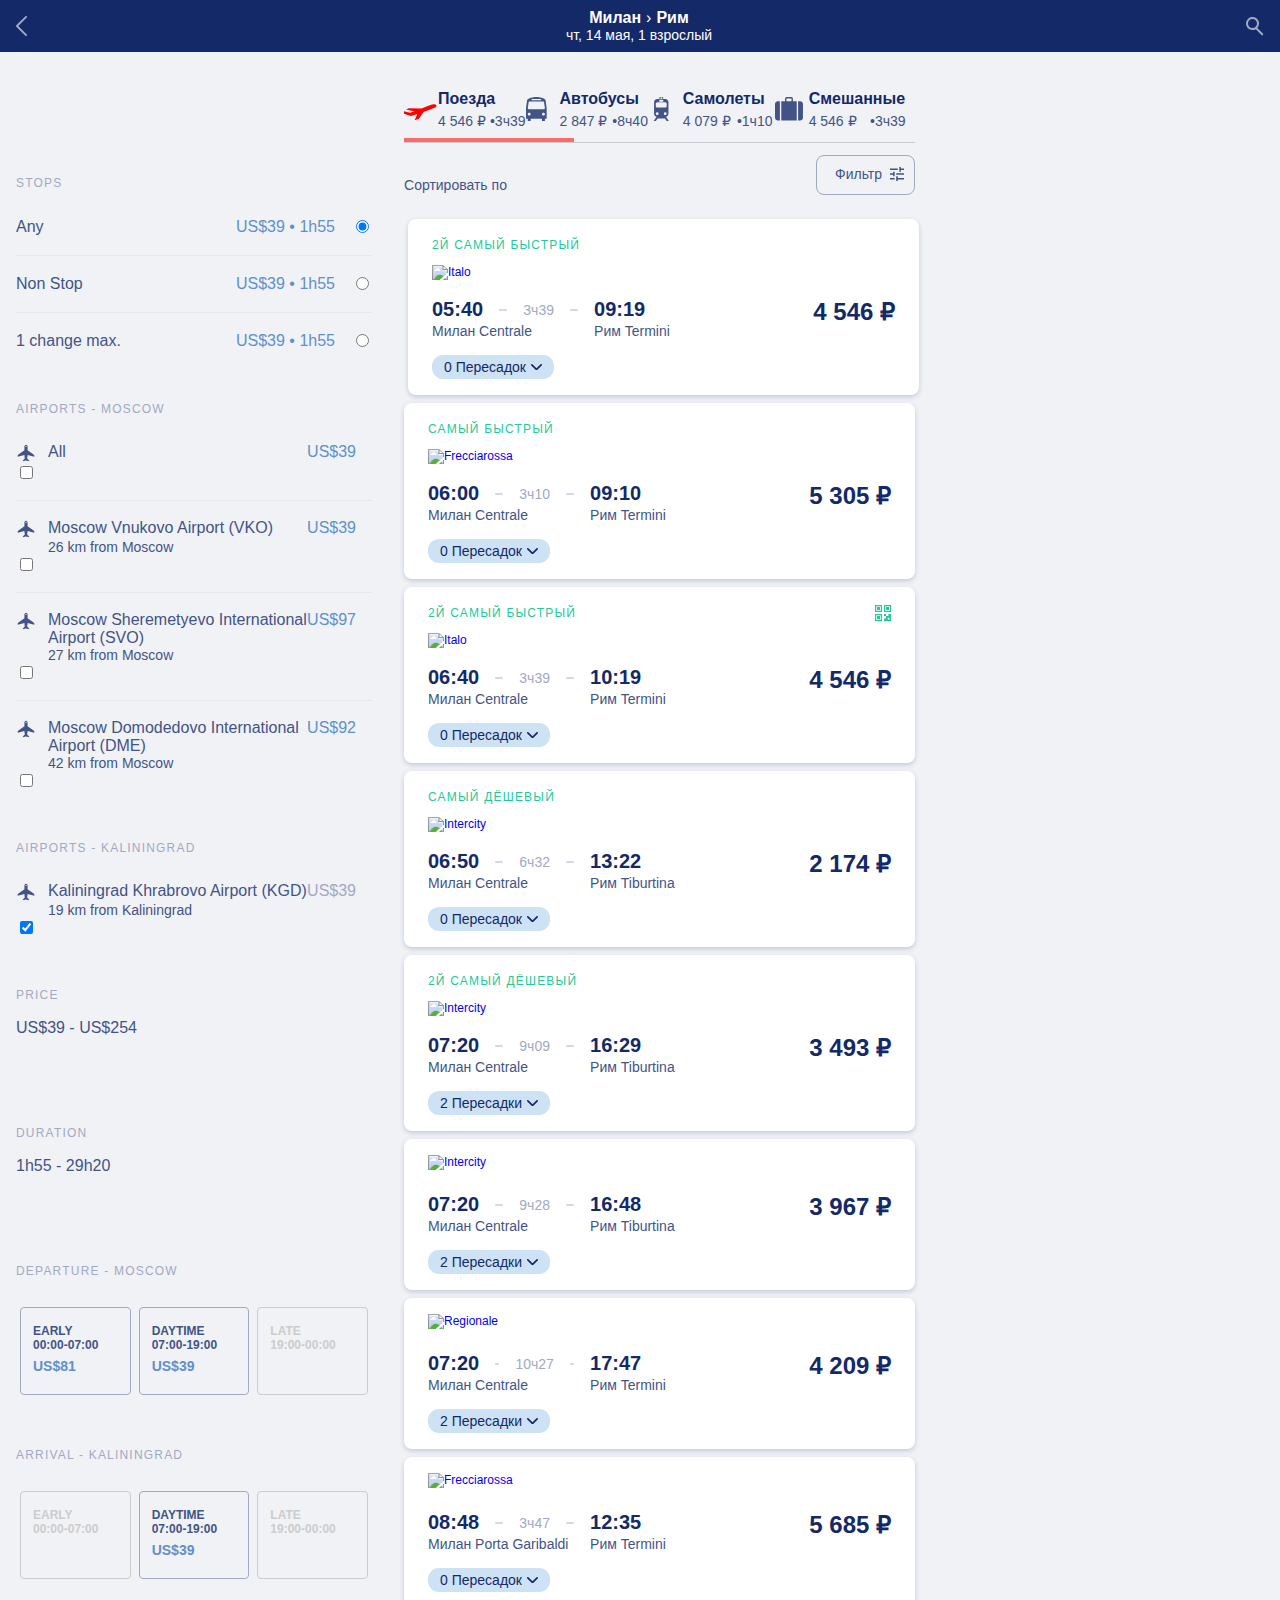
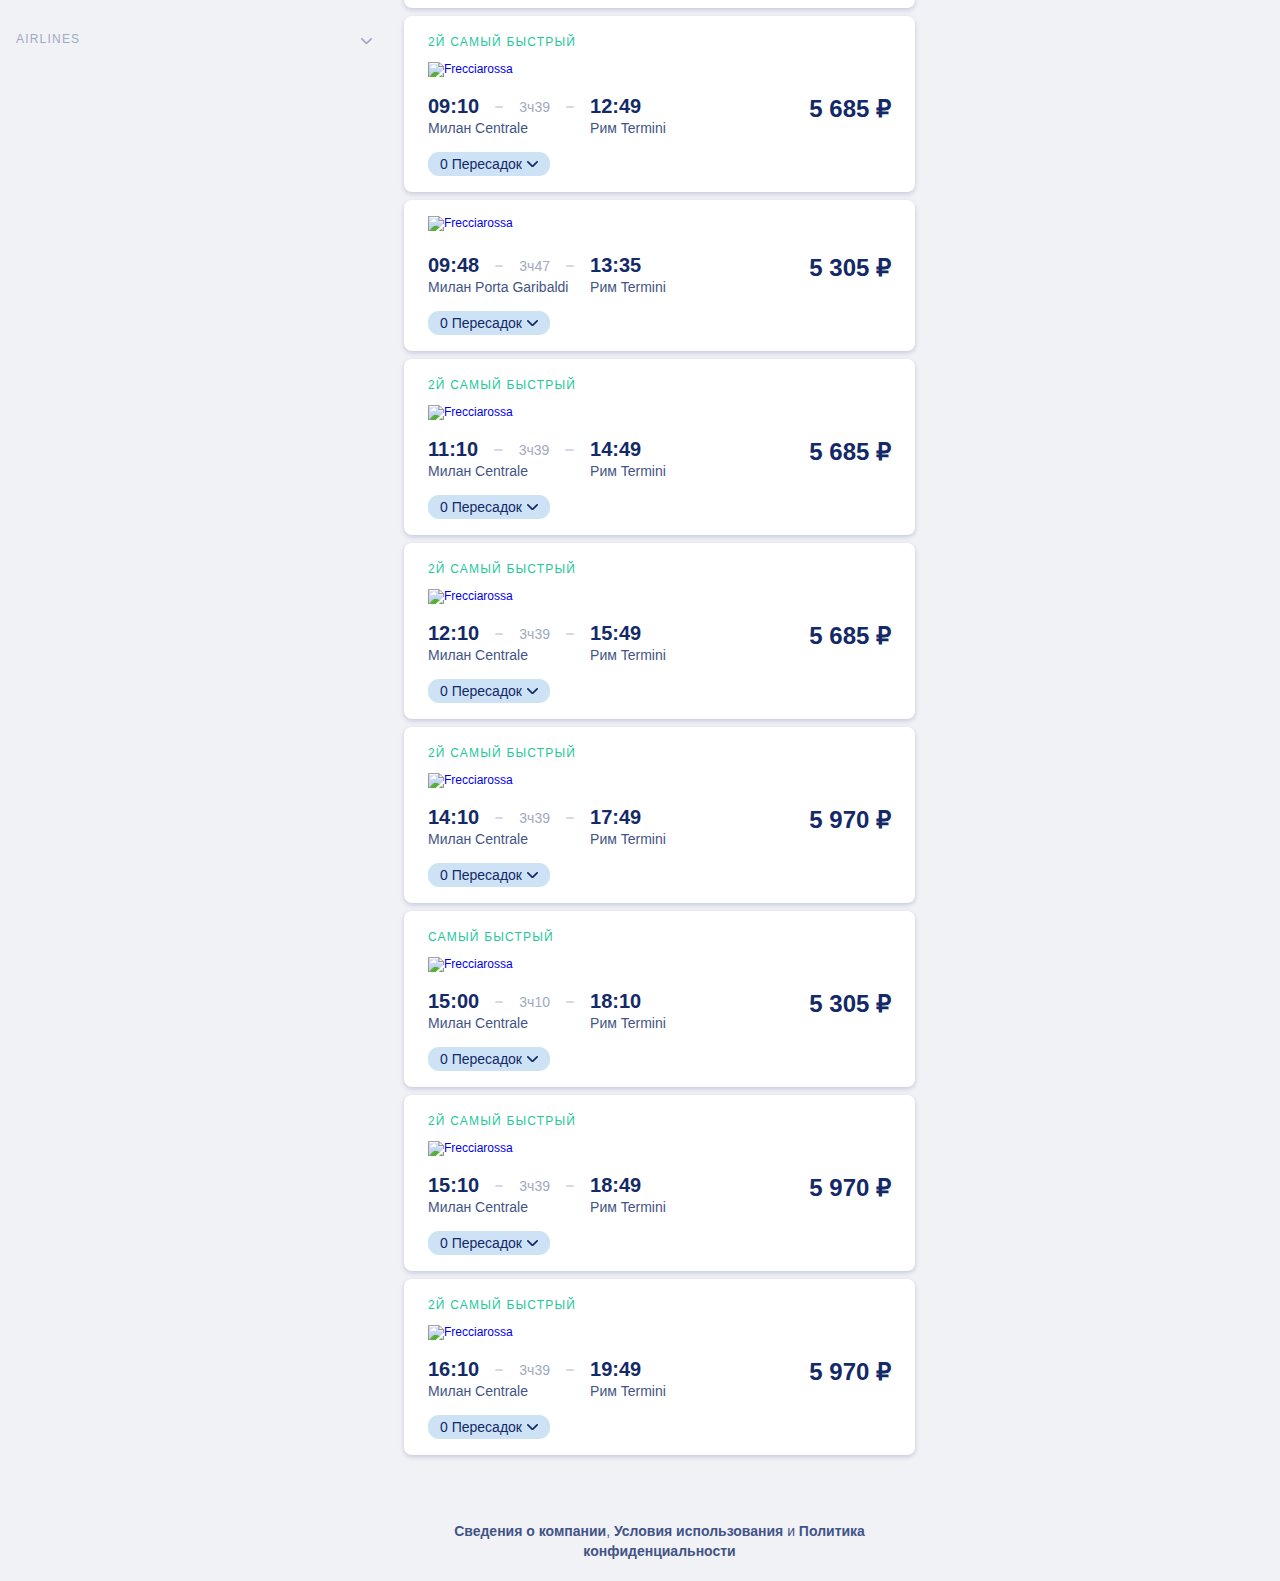
==== src/main/resources/templates/search/search.html @ 3a4f178b "Страница поиска 1.0" ====
<!DOCTYPE html>
<html lang="en" class="outbounds-page"
      xmlns:th="http://www.thymeleaf.org">

<head>
    <meta http-equiv="Content-Type" content="text/html; charset=UTF-8">

    <title>Поиск билетов по направлению</title>
    <meta name="viewport" content="width=device-width, initial-scale=1.0, maximum-scale=1.0, user-scalable=no, viewport-fit=cover">
    <meta name="fragment" content="!">

    <link rel="apple-touch-icon" sizes="57x57" href="https://www.omio.ru/search-frontend/assets/favicons/omio/apple-touch-icon-57x57.png">
    <link rel="apple-touch-icon" sizes="60x60" href="https://www.omio.ru/search-frontend/assets/favicons/omio/apple-touch-icon-60x60.png">
    <link rel="apple-touch-icon" sizes="72x72" href="https://www.omio.ru/search-frontend/assets/favicons/omio/apple-touch-icon-72x72.png">
    <link rel="apple-touch-icon" sizes="76x76" href="https://www.omio.ru/search-frontend/assets/favicons/omio/apple-touch-icon-76x76.png">
    <link rel="apple-touch-icon" sizes="114x114" href="https://www.omio.ru/search-frontend/assets/favicons/omio/apple-touch-icon-114x114.png">
    <link rel="apple-touch-icon" sizes="120x120" href="https://www.omio.ru/search-frontend/assets/favicons/omio/apple-touch-icon-120x120.png">
    <link rel="apple-touch-icon" sizes="144x144" href="https://www.omio.ru/search-frontend/assets/favicons/omio/apple-touch-icon-144x144.png">
    <link rel="apple-touch-icon" sizes="152x152" href="https://www.omio.ru/search-frontend/assets/favicons/omio/apple-touch-icon-152x152.png">
    <link rel="apple-touch-icon" sizes="180x180" href="https://www.omio.ru/search-frontend/assets/favicons/omio/apple-touch-icon-180x180.png">

    <link rel="icon" type="image/png" href="https://www.omio.ru/search-frontend/assets/favicons/omio/favicon-16x16.png" sizes="16x16">
    <link rel="icon" type="image/png" href="https://www.omio.ru/search-frontend/assets/favicons/omio/favicon-32x32.png" sizes="32x32">
    <link rel="shortcut icon" href="https://www.omio.ru/search-frontend/assets/favicons/omio/favicon.ico">

    <script type="text/javascript" src="../../static/script/jquery-3.5.0.min.js"
            th:src="@{script/jquery-3.5.0.min.js}"></script>
    <script type="text/javascript" src="../../static/script/jquery-ui.min.js"
            th:src="@{script/jquery-ui.min.js}"></script>
    <script type="text/javascript" src="../../static/script/search_ajax.js"
            th:src="@{script/search_ajax.js}"></script>

    <link rel="stylesheet" href="../../static/res/cyrillic-font-swap.css" th:href="@{res/cyrillic-font-swap.css}" media="all">
    <link href="../../static/res/search/GoEuroVendors-5d3c87.css" th:href="@{res/search/GoEuroVendors-5d3c87.css}" rel="stylesheet">
    <link href="../../static/res/search/vendors-44f439.css" th:href="@{res/search/vendors-44f439.css}" rel="stylesheet">
    <link href="../../static/res/search/ui-c3bf02.css" th:href="@{res/search/ui-c3bf02.css}" rel="stylesheet">


</head>

<body class="variant-wa_mw_sa-ctrl variant-spl_tren-ctrl variant-rc-ctrl variant-rct-ctrl variant-rcw-ctrl variant-rcd-ctrl variant-srp_app-ctrl variant-mls-ctrl variant-price_alert_auth_flow-ctrl variant-cta_bcp_price-ctrl variant-og-ctrl variant-mzn_mau_position-v4 variant-mzn_prog-on variant-rti-ctrl variant-web_push-ctrl variant-pb-ctrl variant-fr-ctrl variant-air_tcp_sr-ctrl variant-air_tcp_baggage-on variant-air_bvf-ctrl variant-air_ds-ctrl variant-air_aci-ctrl variant-air_bsp-ctrl variant-air_rt-ctrl variant-newsletter_leave_popup-ctrl variant-bsp_recommendation_placement-bottom variant-bsp_qr_code-ctrl variant-tcp_enhancements-ctrl variant-hide_service_fee_pdp-ctrl variant-linkTabDurationToCheapestOffer-ctrl variant-r2r_fallback-ctrl variant-ticket_details-ctrl" style="background-color: rgb(241, 242, 246);">
<div id="mw-root">
    <div>
        <div id="mw">
            <div id="app">
                <div class="main">
                    <div class="page___5xml9" data-e2e="srpPage" style="">
                        <div class="container___34Zmo">
                            <!-- Правая часть из Omio, но у нас она левая -->
                            <aside class="right___3No3t">
                                <div class="filtersPanel___4H06-" role="presentation" data-e2e="filters">
                                    <div class="allFilters___RwCYZ">
                                        <div class="filtersWrapper___2U7D4">
                                            <div class="allFilters___qUGIb">
                                                <div>
                                                    <div class="section___1D5c4">
                                                        <div class="header___24jYh">
                                                            <span class="title___2U3dv"><span>stops</span></span>
                                                        </div>
                                                        <div class="content___24K_H">
                                                            <ul class="elementsList___1RW8I">
                                                                <li>
                                                                    <div class="stopsFilterItemEnabled___37r7V stopsFilterItem___2Iah0" role="presentation">
                                                                        <div class="itemName___lKt4y" data-e2e="stopsFilterInfinity"><span>Any</span></div>
                                                                        <div class="bestOfferBlock___3Fzpk">
                                                                            <div class="itemBestOffer___3ml35">
                                                                                <span><span>US$39</span> • <span>1<span>h</span>55</span></span>
                                                                            </div>
                                                                            <div class="sc-fzqARJ fIbJwZ">
                                                                                <div class="sc-fznWqX ktDWKY"></div>
                                                                                <label class="sc-fzoiQi ozSmQ"><input type="radio" name="Infinity" checked="" /></label>
                                                                            </div>
                                                                        </div>
                                                                    </div>
                                                                </li>
                                                                <li>
                                                                    <div class="stopsFilterItemEnabled___37r7V stopsFilterItem___2Iah0" role="presentation">
                                                                        <div class="itemName___lKt4y" data-e2e="stopsFilter0"><span>Non Stop</span></div>
                                                                        <div class="bestOfferBlock___3Fzpk">
                                                                            <div class="itemBestOffer___3ml35">
                                                                                <span><span>US$39</span> • <span>1<span>h</span>55</span></span>
                                                                            </div>
                                                                            <div class="sc-fzqARJ PdPHQ">
                                                                                <div class="sc-fznWqX ktDWKY"></div>
                                                                                <label class="sc-fzoiQi ozSmQ"><input type="radio" name="0" /></label>
                                                                            </div>
                                                                        </div>
                                                                    </div>
                                                                </li>
                                                                <li>
                                                                    <div class="stopsFilterItemEnabled___37r7V stopsFilterItem___2Iah0" role="presentation">
                                                                        <div class="itemName___lKt4y" data-e2e="stopsFilter1"><span>1 change max.</span></div>
                                                                        <div class="bestOfferBlock___3Fzpk">
                                                                            <div class="itemBestOffer___3ml35">
                                                                                <span><span>US$39</span> • <span>1<span>h</span>55</span></span>
                                                                            </div>
                                                                            <div class="sc-fzqARJ PdPHQ">
                                                                                <div class="sc-fznWqX ktDWKY"></div>
                                                                                <label class="sc-fzoiQi ozSmQ"><input type="radio" name="1" /></label>
                                                                            </div>
                                                                        </div>
                                                                    </div>
                                                                </li>
                                                            </ul>
                                                        </div>
                                                    </div>
                                                    <div data-e2e="departureStationsFilter">
                                                        <div class="section___1D5c4">
                                                            <div class="header___24jYh">
                                    <span class="title___2U3dv">
                                        <span data-e2e="stationsFilterTitle"><span>airports - Moscow</span></span>
                                    </span>
                                                            </div>
                                                            <div class="content___24K_H">
                                                                <div>
                                                                    <ul class="elementsList___1RW8I">
                                                                        <li>
                                                                            <div class="sc-fzoNJl idyvyl">
                                                                                <div class="sc-fzpmMD fpVDsQ">
                                                                                    <div class="stationsFilterItem___JB7mK">
                                                                                        <div class="transportIcon___3cF-P">
                                                                                            <svg viewBox="0 0 24 24" xmlns="http://www.w3.org/2000/svg">
                                                                                                <title>Flight</title>
                                                                                                <g fill="none" fill-rule="evenodd">
                                                                                                    <path fill-rule="nonzero" d="M0 0h24v24H0z"></path>
                                                                                                    <path
                                                                                                            d="M13.875 14.5c0 1.375-.25 2.75-.5 4l1.875 1.75c.25.25.5.625.5 1V22L12 21.125 8.25 22v-.75c0-.375.125-.75.5-1l1.875-1.75c-.375-1.25-.5-2.625-.5-4L2 16.5v-1.125c0-.5.125-.875.5-1.25l7.625-5.375v-5l.75-1.25c.25-.25.625-.5 1.125-.5s.875.25 1.125.5l.75 1.25v5l7.625 5.375c.375.375.5.75.5 1.25V16.5l-8.125-2zM12 3.375c-.375 0-.625.25-.75.5l-.125.75h1.75l-.125-.75c0-.375-.375-.5-.75-.5z"
                                                                                                            fill="currentColor"
                                                                                                    ></path>
                                                                                                </g>
                                                                                            </svg>
                                                                                        </div>
                                                                                        <div class="itemName___G86Jn">
                                                                                            <span data-e2e="stationName"><span>All</span></span>
                                                                                        </div>
                                                                                        <div class="itemBestPrice___1YIJI"><span>US$39</span></div>
                                                                                    </div>
                                                                                </div>
                                                                                <div class="sc-fzoXWK dqTQks">
                                                                                    <div>
                                                                                        <div aria-checked="false" tabindex="0" role="checkbox" class="sc-fzqNqU jvcNJz"></div>
                                                                                        <input type="checkbox" class="sc-fzoyTs jZUSDr" />
                                                                                    </div>
                                                                                </div>
                                                                            </div>
                                                                        </li>
                                                                        <li>
                                                                            <div class="sc-fzoNJl idyvyl">
                                                                                <div class="sc-fzpmMD fpVDsQ">
                                                                                    <div class="stationsFilterItem___JB7mK">
                                                                                        <div class="transportIcon___3cF-P">
                                                                                            <svg viewBox="0 0 24 24" xmlns="http://www.w3.org/2000/svg">
                                                                                                <title>Flight</title>
                                                                                                <g fill="none" fill-rule="evenodd">
                                                                                                    <path fill-rule="nonzero" d="M0 0h24v24H0z"></path>
                                                                                                    <path
                                                                                                            d="M13.875 14.5c0 1.375-.25 2.75-.5 4l1.875 1.75c.25.25.5.625.5 1V22L12 21.125 8.25 22v-.75c0-.375.125-.75.5-1l1.875-1.75c-.375-1.25-.5-2.625-.5-4L2 16.5v-1.125c0-.5.125-.875.5-1.25l7.625-5.375v-5l.75-1.25c.25-.25.625-.5 1.125-.5s.875.25 1.125.5l.75 1.25v5l7.625 5.375c.375.375.5.75.5 1.25V16.5l-8.125-2zM12 3.375c-.375 0-.625.25-.75.5l-.125.75h1.75l-.125-.75c0-.375-.375-.5-.75-.5z"
                                                                                                            fill="currentColor"
                                                                                                    ></path>
                                                                                                </g>
                                                                                            </svg>
                                                                                        </div>
                                                                                        <div class="itemName___G86Jn"><span data-e2e="stationName">Moscow Vnukovo Airport (VKO)</span></div>
                                                                                        <div class="itemBestPrice___1YIJI"><span>US$39</span></div>
                                                                                    </div>
                                                                                    <div class="stationDistance___3cvWE" data-e2e="station-distance"><span>26 km from Moscow</span></div>
                                                                                </div>
                                                                                <div class="sc-fzoXWK dqTQks">
                                                                                    <div>
                                                                                        <div aria-checked="false" tabindex="0" role="checkbox" class="sc-fzqNqU jvcNJz"></div>
                                                                                        <input type="checkbox" class="sc-fzoyTs jZUSDr" />
                                                                                    </div>
                                                                                </div>
                                                                            </div>
                                                                        </li>
                                                                        <li>
                                                                            <div class="sc-fzoNJl idyvyl">
                                                                                <div class="sc-fzpmMD fpVDsQ">
                                                                                    <div class="stationsFilterItem___JB7mK">
                                                                                        <div class="transportIcon___3cF-P">
                                                                                            <svg viewBox="0 0 24 24" xmlns="http://www.w3.org/2000/svg">
                                                                                                <title>Flight</title>
                                                                                                <g fill="none" fill-rule="evenodd">
                                                                                                    <path fill-rule="nonzero" d="M0 0h24v24H0z"></path>
                                                                                                    <path
                                                                                                            d="M13.875 14.5c0 1.375-.25 2.75-.5 4l1.875 1.75c.25.25.5.625.5 1V22L12 21.125 8.25 22v-.75c0-.375.125-.75.5-1l1.875-1.75c-.375-1.25-.5-2.625-.5-4L2 16.5v-1.125c0-.5.125-.875.5-1.25l7.625-5.375v-5l.75-1.25c.25-.25.625-.5 1.125-.5s.875.25 1.125.5l.75 1.25v5l7.625 5.375c.375.375.5.75.5 1.25V16.5l-8.125-2zM12 3.375c-.375 0-.625.25-.75.5l-.125.75h1.75l-.125-.75c0-.375-.375-.5-.75-.5z"
                                                                                                            fill="currentColor"
                                                                                                    ></path>
                                                                                                </g>
                                                                                            </svg>
                                                                                        </div>
                                                                                        <div class="itemName___G86Jn"><span data-e2e="stationName">Moscow Sheremetyevo International Airport (SVO)</span></div>
                                                                                        <div class="itemBestPrice___1YIJI"><span>US$97</span></div>
                                                                                    </div>
                                                                                    <div class="stationDistance___3cvWE" data-e2e="station-distance"><span>27 km from Moscow</span></div>
                                                                                </div>
                                                                                <div class="sc-fzoXWK dqTQks">
                                                                                    <div>
                                                                                        <div aria-checked="false" tabindex="0" role="checkbox" class="sc-fzqNqU jvcNJz"></div>
                                                                                        <input type="checkbox" class="sc-fzoyTs jZUSDr" />
                                                                                    </div>
                                                                                </div>
                                                                            </div>
                                                                        </li>
                                                                        <li>
                                                                            <div class="sc-fzoNJl idyvyl">
                                                                                <div class="sc-fzpmMD fpVDsQ">
                                                                                    <div class="stationsFilterItem___JB7mK">
                                                                                        <div class="transportIcon___3cF-P">
                                                                                            <svg viewBox="0 0 24 24" xmlns="http://www.w3.org/2000/svg">
                                                                                                <title>Flight</title>
                                                                                                <g fill="none" fill-rule="evenodd">
                                                                                                    <path fill-rule="nonzero" d="M0 0h24v24H0z"></path>
                                                                                                    <path
                                                                                                            d="M13.875 14.5c0 1.375-.25 2.75-.5 4l1.875 1.75c.25.25.5.625.5 1V22L12 21.125 8.25 22v-.75c0-.375.125-.75.5-1l1.875-1.75c-.375-1.25-.5-2.625-.5-4L2 16.5v-1.125c0-.5.125-.875.5-1.25l7.625-5.375v-5l.75-1.25c.25-.25.625-.5 1.125-.5s.875.25 1.125.5l.75 1.25v5l7.625 5.375c.375.375.5.75.5 1.25V16.5l-8.125-2zM12 3.375c-.375 0-.625.25-.75.5l-.125.75h1.75l-.125-.75c0-.375-.375-.5-.75-.5z"
                                                                                                            fill="currentColor"
                                                                                                    ></path>
                                                                                                </g>
                                                                                            </svg>
                                                                                        </div>
                                                                                        <div class="itemName___G86Jn"><span data-e2e="stationName">Moscow Domodedovo International Airport (DME)</span></div>
                                                                                        <div class="itemBestPrice___1YIJI"><span>US$92</span></div>
                                                                                    </div>
                                                                                    <div class="stationDistance___3cvWE" data-e2e="station-distance"><span>42 km from Moscow</span></div>
                                                                                </div>
                                                                                <div class="sc-fzoXWK dqTQks">
                                                                                    <div>
                                                                                        <div aria-checked="false" tabindex="0" role="checkbox" class="sc-fzqNqU jvcNJz"></div>
                                                                                        <input type="checkbox" class="sc-fzoyTs jZUSDr" />
                                                                                    </div>
                                                                                </div>
                                                                            </div>
                                                                        </li>
                                                                    </ul>
                                                                </div>
                                                            </div>
                                                        </div>
                                                    </div>
                                                    <div data-e2e="arrivalStationsFilter">
                                                        <div class="section___1D5c4">
                                                            <div class="header___24jYh">
                                    <span class="title___2U3dv">
                                        <span data-e2e="stationsFilterTitle"><span>airports - Kaliningrad</span></span>
                                    </span>
                                                            </div>
                                                            <div class="content___24K_H">
                                                                <div>
                                                                    <ul class="elementsList___1RW8I">
                                                                        <li>
                                                                            <div class="sc-fzoNJl idyvyl">
                                                                                <div class="sc-fzpmMD fpVDsQ">
                                                                                    <div class="stationsItemDisabled___2mt4e stationsFilterItem___JB7mK">
                                                                                        <div class="transportIcon___3cF-P">
                                                                                            <svg viewBox="0 0 24 24" xmlns="http://www.w3.org/2000/svg">
                                                                                                <title>Flight</title>
                                                                                                <g fill="none" fill-rule="evenodd">
                                                                                                    <path fill-rule="nonzero" d="M0 0h24v24H0z"></path>
                                                                                                    <path
                                                                                                            d="M13.875 14.5c0 1.375-.25 2.75-.5 4l1.875 1.75c.25.25.5.625.5 1V22L12 21.125 8.25 22v-.75c0-.375.125-.75.5-1l1.875-1.75c-.375-1.25-.5-2.625-.5-4L2 16.5v-1.125c0-.5.125-.875.5-1.25l7.625-5.375v-5l.75-1.25c.25-.25.625-.5 1.125-.5s.875.25 1.125.5l.75 1.25v5l7.625 5.375c.375.375.5.75.5 1.25V16.5l-8.125-2zM12 3.375c-.375 0-.625.25-.75.5l-.125.75h1.75l-.125-.75c0-.375-.375-.5-.75-.5z"
                                                                                                            fill="currentColor"
                                                                                                    ></path>
                                                                                                </g>
                                                                                            </svg>
                                                                                        </div>
                                                                                        <div class="itemName___G86Jn"><span data-e2e="stationName">Kaliningrad Khrabrovo Airport (KGD)</span></div>
                                                                                        <div class="itemBestPrice___1YIJI"><span>US$39</span></div>
                                                                                    </div>
                                                                                    <div class="stationDistance___3cvWE" data-e2e="station-distance"><span>19 km from Kaliningrad</span></div>
                                                                                </div>
                                                                                <div class="sc-fzoXWK dqTQks">
                                                                                    <div>
                                                                                        <div disabled="" aria-checked="true" tabindex="0" role="checkbox" class="sc-fzqNqU dFPOsC"></div>
                                                                                        <input type="checkbox" class="sc-fzoyTs jZUSDr" checked="" />
                                                                                    </div>
                                                                                </div>
                                                                            </div>
                                                                        </li>
                                                                    </ul>
                                                                </div>
                                                            </div>
                                                        </div>
                                                    </div>
                                                    <div class="section___1D5c4">
                                                        <div class="header___24jYh">
                                                            <span class="title___2U3dv"><span>Price</span></span>
                                                        </div>
                                                        <div class="content___24K_H">
                                                            <div>
                                                                <div class="subTitle___2VGgh">
                                                                    <span>US$39</span> - <span data-e2e="filterMaxPrice"><span>US$254</span></span>
                                                                </div>
                                                                <div class="slider___3QFBq" data-e2e="priceSlider">
                                                                    <div class="rc-slider sc-fznxKY kfRyXm">
                                                                        <div class="rc-slider-rail"></div>
                                                                        <div class="rc-slider-track rc-slider-track-1" style="left: 0%; right: auto; width: 100%;"></div>
                                                                        <div class="rc-slider-step"></div>
                                                                        <div
                                                                                tabindex="0"
                                                                                class="rc-slider-handle rc-slider-handle-1"
                                                                                role="slider"
                                                                                aria-valuemin="39"
                                                                                aria-valuemax="254"
                                                                                aria-valuenow="39"
                                                                                aria-disabled="false"
                                                                                style="left: 0%; right: auto; transform: translateX(-50%);"
                                                                        ></div>
                                                                        <div
                                                                                tabindex="0"
                                                                                class="rc-slider-handle rc-slider-handle-2"
                                                                                role="slider"
                                                                                aria-valuemin="39"
                                                                                aria-valuemax="254"
                                                                                aria-valuenow="254"
                                                                                aria-disabled="false"
                                                                                style="left: 100%; right: auto; transform: translateX(-50%);"
                                                                        ></div>
                                                                        <div class="rc-slider-mark"></div>
                                                                    </div>
                                                                </div>
                                                            </div>
                                                        </div>
                                                    </div>
                                                    <div class="section___1D5c4">
                                                        <div class="header___24jYh">
                                                            <span class="title___2U3dv"><span>Duration</span></span>
                                                        </div>
                                                        <div class="content___24K_H">
                                                            <div>
                                                                <div class="subTitle___2VGgh">
                                                                    <span>1<span>h</span>55</span> - <span data-e2e="filterMaxPrice"><span>29<span>h</span>20</span></span>
                                                                </div>
                                                                <div class="slider___3QFBq" data-e2e="durationSlider">
                                                                    <div class="rc-slider sc-fznxKY kfRyXm">
                                                                        <div class="rc-slider-rail"></div>
                                                                        <div class="rc-slider-track rc-slider-track-1" style="left: 0%; right: auto; width: 100%;"></div>
                                                                        <div class="rc-slider-step"></div>
                                                                        <div
                                                                                tabindex="0"
                                                                                class="rc-slider-handle rc-slider-handle-1"
                                                                                role="slider"
                                                                                aria-valuemin="115"
                                                                                aria-valuemax="1760"
                                                                                aria-valuenow="115"
                                                                                aria-disabled="false"
                                                                                style="left: 0%; right: auto; transform: translateX(-50%);"
                                                                        ></div>
                                                                        <div
                                                                                tabindex="0"
                                                                                class="rc-slider-handle rc-slider-handle-2"
                                                                                role="slider"
                                                                                aria-valuemin="115"
                                                                                aria-valuemax="1760"
                                                                                aria-valuenow="1760"
                                                                                aria-disabled="false"
                                                                                style="left: 100%; right: auto; transform: translateX(-50%);"
                                                                        ></div>
                                                                        <div class="rc-slider-mark"></div>
                                                                    </div>
                                                                </div>
                                                            </div>
                                                        </div>
                                                    </div>
                                                    <div>
                                                        <div data-e2e="departureTimeFilter">
                                                            <div class="section___1D5c4">
                                                                <div class="header___24jYh">
                                        <span class="title___2U3dv">
                                            <span><span>Departure</span><span> - Moscow</span></span>
                                        </span>
                                                                </div>
                                                                <div class="content___24K_H">
                                                                    <div class="slotsContainer___1BgQD">
                                                                        <div role="presentation" class="slot___Az2Rk" data-e2e="morning">
                                                                            <div class="slotTitle___3DCu2"><span>Early</span></div>
                                                                            <div class="timeRange___2_8U6"><span>00:00</span> - <span>07:00</span></div>
                                                                            <div class="price___2KKtE"><span>US$81</span></div>
                                                                        </div>
                                                                        <div role="presentation" class="slot___Az2Rk" data-e2e="afternoon">
                                                                            <div class="slotTitle___3DCu2"><span>Daytime</span></div>
                                                                            <div class="timeRange___2_8U6"><span>07:00</span> - <span>19:00</span></div>
                                                                            <div class="price___2KKtE"><span>US$39</span></div>
                                                                        </div>
                                                                        <div role="presentation" class="disabledSlot___1tB3p slot___Az2Rk" data-e2e="evening">
                                                                            <div class="slotTitle___3DCu2"><span>Late</span></div>
                                                                            <div class="timeRange___2_8U6"><span>19:00</span> - <span>00:00</span></div>
                                                                        </div>
                                                                    </div>
                                                                </div>
                                                            </div>
                                                        </div>
                                                        <div data-e2e="arrivalTimeFilter">
                                                            <div class="section___1D5c4">
                                                                <div class="header___24jYh">
                                        <span class="title___2U3dv">
                                            <span><span>Arrival</span><span> - Kaliningrad</span></span>
                                        </span>
                                                                </div>
                                                                <div class="content___24K_H">
                                                                    <div class="slotsContainer___1BgQD">
                                                                        <div role="presentation" class="disabledSlot___1tB3p slot___Az2Rk" data-e2e="morning">
                                                                            <div class="slotTitle___3DCu2"><span>Early</span></div>
                                                                            <div class="timeRange___2_8U6"><span>00:00</span> - <span>07:00</span></div>
                                                                        </div>
                                                                        <div role="presentation" class="slot___Az2Rk" data-e2e="afternoon">
                                                                            <div class="slotTitle___3DCu2"><span>Daytime</span></div>
                                                                            <div class="timeRange___2_8U6"><span>07:00</span> - <span>19:00</span></div>
                                                                            <div class="price___2KKtE"><span>US$39</span></div>
                                                                        </div>
                                                                        <div role="presentation" class="disabledSlot___1tB3p slot___Az2Rk" data-e2e="evening">
                                                                            <div class="slotTitle___3DCu2"><span>Late</span></div>
                                                                            <div class="timeRange___2_8U6"><span>19:00</span> - <span>00:00</span></div>
                                                                        </div>
                                                                    </div>
                                                                </div>
                                                            </div>
                                                        </div>
                                                    </div>
                                                    <div data-e2e="companiesFilter">
                                                        <div class="section___1D5c4">
                                                            <div class="header___24jYh">
                                    <span class="title___2U3dv">
                                        <span data-e2e="companiesFilterTitle"><span>Airlines</span></span>
                                    </span>
                                                                <div data-e2e="expandSection" class="icon___1cA1_">
                                                                    <svg xmlns="http://www.w3.org/2000/svg" viewBox="0 0 26 15">
                                                                        <path fill="currentColor" fill-rule="evenodd" d="M13 10.2L3.4.6c-.8-.8-2-.8-2.8 0-.8.8-.8 2 0 2.8l11 11c.4.4.9.6 1.4.6.5 0 1-.2 1.4-.6l11-11c.8-.8.8-2 0-2.8-.8-.8-2-.8-2.8 0L13 10.2z"></path>
                                                                    </svg>
                                                                </div>
                                                            </div>
                                                        </div>
                                                    </div>
                                                </div>
                                            </div>
                                        </div>
                                    </div>
                                </div>
                            </aside>
                            <div role="main" class="left___2XsEr">
                                <div role="main" class="left">
                                    <ul data-selected-tab="train" data-e2e="tabsPanel" class="tabs___38X9J">
                                        <li data-e2e="trainTab activeTab">
                                            <div class="tab___2Xr85" role="button" tabindex="-1">
                                                <div class="tabIcon___9iujF">
                                                    <svg viewBox="10 -20 184 66" xmlns="http://www.w3.org/2000/svg">
                                                        <path d="M 15.71 14.17 L 23.34 10.97 L 58.01 11.46 L 81.03 2.52 L 81.03 2.52 C 82.58 1.87 83.95 1.4 85.19 1.04 C 86.44 0.68 87.02 0.48 88.46 0.38 C 89.88 0.25 92.06 0 93.72 0.28 C 95.33 0.5 97.3 1.01 98.21 1.93 C 99.12 2.89 100 4.42 99.04 5.87 C 98.01 7.25 98.13 7.75 92.19 10.29 C 86.19 12.83 76.83 16.31 63.56 20.97 L 63.56 20.97 L 51.04 39.53 L 39.22 44 L 46.66 26.9 L 28.91 32.34 L 28.91 32.34 C 22.49 30.54 17.15 28.75 12.57 26.99 C 7.98 25.19 3.41 23.22 1.69 21.74 C 0 20.27 1.4 18.8 2.45 18.25 C 3.5 17.7 3.76 17.59 7.9 18.46 C 12.06 19.29 18.35 20.91 27.09 23.31 L 27.09 23.31 L 38.64 19.42 L 38.64 19.42 C 30.99 17.69 23.35 15.93 15.71 14.17 L 15.71 14.17 Z" fill="red" fill-rule="evenodd"></path>
                                                    </svg>
                                                </div>
                                                <div class="travelModeName___HuG32"><span>Поезда</span></div>
                                                <div class="price___183db" data-e2e="minPrice"><span>4&nbsp;546&nbsp;₽</span></div>
                                                <div class="duration___yLY-s"><span>3<span>ч</span>39</span>
                                                </div>
                                            </div>
                                        </li>
                                        <li data-e2e="busTab">
                                            <div class="tab___2Xr85" role="button" tabindex="-1">
                                                <div class="tabIcon___9iujF">
                                                    <svg viewBox="0 0 124 94" xmlns="http://www.w3.org/2000/svg">
                                                        <path d="M 77.06 14.49 C 75.97 9.06 72.47 6.9 67.2 4.76 C 62.05 2.63 49.66 0.08 40.5 0.01 C 31.32 0.09 18.93 2.63 13.74 4.76 C 8.51 6.91 5 9.07 3.93 14.49 L 0 44.39 L 0 85.65 L 6.79 85.65 L 6.79 92.09 C 6.76 100 18.45 100 18.46 92.09 L 18.46 85.65 L 40.04 85.65 L 40.09 85.65 L 62.54 85.65 L 62.54 92.09 C 62.53 100 74.22 100 74.21 92.09 L 74.21 85.65 L 81 85.65 L 81 44.39 L 77.06 14.49 Z M 23.82 7.57 L 40.09 7.57 L 57.17 7.57 C 60.44 7.56 60.44 12.43 57.17 12.44 L 40.03 12.44 L 23.82 12.44 C 20.54 12.42 20.54 7.56 23.82 7.57 Z M 12.59 72.74 C 9.51 72.73 7 70.25 7 67.17 C 7 64.13 9.51 61.66 12.59 61.66 C 15.71 61.66 18.22 64.13 18.23 67.17 C 18.22 70.24 15.71 72.72 12.59 72.74 Z M 40.09 47.54 L 10.34 47.54 C 7.45 47.57 6.83 45.5 7.12 43.43 L 10.19 21.69 C 10.61 19.07 11.52 17.33 15 17.31 L 40.03 17.31 L 65.99 17.31 C 69.46 17.33 70.37 19.07 70.8 21.69 L 73.87 43.43 C 74.14 45.5 73.52 47.57 70.64 47.54 L 40.09 47.54 Z M 68.34 72.74 C 65.26 72.73 62.75 70.25 62.75 67.17 C 62.75 64.13 65.26 61.66 68.34 61.66 C 71.46 61.66 73.97 64.13 73.98 67.17 C 73.97 70.24 71.46 72.72 68.34 72.74 Z" fill="currentColor" fill-rule="evenodd"></path>
                                                    </svg>
                                                </div>
                                                <div class="travelModeName___HuG32"><span>Автобусы</span></div>
                                                <div class="price___183db" data-e2e="minPrice"><span>2&nbsp;847&nbsp;₽</span></div>
                                                <div class="duration___yLY-s"><span>8<span>ч</span>40</span>
                                                </div>
                                            </div>
                                        </li>
                                        <li data-e2e="flightTab">
                                            <div class="tab___2Xr85" role="button" tabindex="-1">
                                                <div class="tabIcon___9iujF">
                                                    <svg viewBox="-15 0 124 94" xmlns="http://www.w3.org/2000/svg">
                                                        <path d="M 28.35 6.98 C 26.44 6.97 24.87 5.41 24.87 3.5 C 24.87 1.57 26.44 0 28.35 0.02 C 30.29 0 31.86 1.56 31.84 3.49 C 31.86 5.41 30.29 6.97 28.35 6.98 L 28.35 6.98 Z M 37.65 6.98 C 39.57 6.97 41.13 5.41 41.13 3.5 C 41.13 1.57 39.56 0.01 37.65 0.03 C 35.71 0.01 34.14 1.57 34.16 3.5 C 34.15 5.41 35.71 6.97 37.65 6.98 L 37.65 6.98 Z M 51.5 77.29 C 56.34 76.49 61.16 71.45 61.15 65.31 L 61.15 20.43 C 61.16 14.1 55.81 8.28 48.56 8.29 L 33.05 8.29 L 17.49 8.29 C 10.2 8.28 4.85 14.1 4.86 20.43 L 4.86 65.31 C 4.85 71.46 9.67 76.49 14.51 77.29 L 0 99 L 8.39 99 L 18.75 83.78 L 33 83.78 L 47.25 83.78 L 57.66 99 L 66 99 L 51.5 77.29 Z M 24.82 12.92 C 24.82 11.79 25.78 10.87 26.88 10.85 L 33 10.85 L 39.12 10.85 C 40.23 10.87 41.19 11.79 41.19 12.92 L 41.19 16.45 C 41.19 17.56 40.28 18.51 39.12 18.51 L 33 18.51 L 26.88 18.51 C 25.72 18.51 24.82 17.56 24.82 16.45 L 24.82 12.92 Z M 17.18 70.74 C 14.14 70.72 11.67 68.26 11.67 65.2 C 11.66 62.17 14.14 59.7 17.18 59.71 C 20.25 59.69 22.72 62.16 22.74 65.2 C 22.73 68.26 20.25 70.72 17.18 70.74 Z M 17.89 41.58 C 14.4 41.56 11.56 39.18 11.57 35.28 L 11.57 27.22 C 11.59 23.85 13.77 20.93 17.89 20.92 L 33 20.92 L 48.11 20.92 C 52.24 20.93 54.41 23.85 54.43 27.22 L 54.43 35.28 C 54.44 39.18 51.6 41.56 48.11 41.58 L 33 41.58 L 17.89 41.58 Z M 43.16 65.2 C 43.15 62.17 45.62 59.7 48.66 59.71 C 51.73 59.69 54.2 62.16 54.22 65.2 C 54.2 68.25 51.73 70.72 48.66 70.74 C 45.62 70.72 43.15 68.26 43.16 65.2 Z" fill="currentColor" fill-rule="evenodd"></path>
                                                    </svg>
                                                </div>
                                                <div class="travelModeName___HuG32"><span>Самолеты</span></div>
                                                <div class="price___183db" data-e2e="minPrice"><span>4&nbsp;079&nbsp;₽</span></div>
                                                <div class="duration___yLY-s"><span>1<span>ч</span>10</span>
                                                </div>
                                            </div>
                                        </li>
                                        <div class="line___1F-Hx" style="width: 33.3333%;">
                                            <hr>
                                        </div>
                                        <li data-e2e="trainTab activeTab">
                                            <div class="tab___2Xr85" role="button" tabindex="-1">
                                                <div class="tabIcon___9iujF">
                                                    <svg viewBox="0 0 124 84" xmlns="http://www.w3.org/2000/svg">
                                                        <path d="M 17.12 81.87 L 9.88 81.87 C 4.85 81.87 0 78.14 0 71.66 C 0 71.66 0 25.37 0 25.24 C 0 19.5 4.74 15.15 9.88 15.14 L 17.12 15.14 L 17.12 81.87 L 17.12 81.87 Z M 62.75 15.25 L 62.75 5.67 C 62.78 2.21 59.74 0 56.06 0.03 C 56.06 0.03 41.94 0 42 0.03 C 38.33 0 35.25 2.21 35.25 5.67 L 35.25 15.26 L 22.03 15.26 L 22.03 82 L 76.08 82 L 76.08 15.25 L 62.75 15.25 Z M 57.78 15.25 L 40.1 15.25 L 40.1 5.38 L 57.78 5.38 L 57.78 15.25 Z M 80.92 81.87 L 88.17 81.87 C 93.15 81.86 98 78.14 97.99 71.66 C 97.99 71.66 98 25.37 97.99 25.24 C 98 19.5 93.27 15.15 88.17 15.14 L 80.92 15.14 L 80.92 81.87 L 80.92 81.87 Z" fill="currentColor" fill-rule="evenodd"></path>
                                                    </svg>
                                                </div>
                                                <div class="travelModeName___HuG32"><span>Смешанные</span></div>
                                                <div class="price___183db" data-e2e="minPrice"><span>4&nbsp;546&nbsp;₽</span></div>
                                                <div class="duration___yLY-s"><span>3<span>ч</span>39</span>
                                                </div>
                                            </div>
                                        </li>
                                    </ul>
                                    <div class="sortPanel___3Hh1K">
                                        <div>
                                            <div class="sortLabel___3bpIJ"><span>Сортировать по</span></div>
                                        </div>
                                        <div>
                                            <button class="filterButton___2iRqN" data-e2e="filterButton" type="button"><span class="title___2nFyN"><span>фильтр</span></span><span class="icon___D6Nhb"><svg viewBox="0 0 12 12" xmlns="http://www.w3.org/2000/svg"><g fill="none" fill-rule="evenodd"><path d="M-2-2h16v16H-2z"></path><path d="M0 9.333v1.334h4V9.333H0zm0-8v1.334h6.667V1.333H0zM6.667 12v-1.333H12V9.333H6.667V8H5.333v4h1.334zm-4-8v1.333H0v1.334h2.667V8H4V4H2.667zM12 6.667V5.333H5.333v1.334H12zM8 4h1.333V2.667H12V1.333H9.333V0H8v4z" fill="currentColor" fill-rule="nonzero"></path></g></svg></span></button>
                                        </div>
                                    </div>
                                    <div class="mobileTicket___tHrMo"></div>
                                    <div style="margin: 0px 16px;"></div>
                                    <div data-e2e="resultCellWrapper" class="cell___16tDr selected___3K41_">
                                        <div class="Container_container_98308">
                                            <a class="link___2H3sm" href="https://www.omio.ru/search-frontend/journey/train/2036590315/ECC2D3235449B4DD59F51D8FC862DC459/-5300340109798400024?locale=ru">
                                                <div class="slimContainerSection___30GVK">
                                                    <div class="container___msmDb" data-e2e="resultCell">
                                                        <div class="indicators___U9uwV">
                                                            <div class="tripFeatures___2rD-K">
                                                                <div class="labelsContainer___2fv3m">
                                                                    <ul class="sortLabels___AFigW">
                                                                        <li class="labelRecommended___IscZd" data-e2e="resultLabel"><span>2й самый быстрый </span></li>
                                                                    </ul>
                                                                </div>
                                                                <div class="companiesContainer___10R6U">
                                                                    <div class="logos___L5Uuv">
                                                                        <div class="logoContainer___1pUKz"><img src="./Omio_files/italo.webp" height="15" alt="Italo" data-e2e="provider" class="sc-AxjAm lmzjeI"></div>
                                                                    </div>
                                                                </div>
                                                            </div>
                                                        </div>
                                                        <div class="timesAndStationsContainer___2zGZA"><span class="times___3pG-p"><span class="departureColumn___2FH6w"><span data-e2e="departureTime"><span class="tripTime___1UC_S"><span class="time___1NfGs" data-e2e="time"><span>05:40</span></span>
                                                                </span>
                                                                </span><span class="duration___1lrZd" data-e2e="duration"><span class="separator___HwxsU"></span><span>3<span>ч</span>39</span><span class="separator___HwxsU"></span></span>
                                                                </span><span class="arrivalColumn___2iJcq"><span data-e2e="arrivalTime"><span class="tripTime___1UC_S"><span class="time___1NfGs" data-e2e="time"><span>09:19</span></span>
                                                                </span>
                                                                </span>
                                                                </span>
                                                                </span>
                                                            <div class="stations___21org"><span class="station___2Ru5P" data-e2e="departurePosition">Милан Centrale</span><span class="station___2Ru5P" data-e2e="arrivalPosition">Рим Termini</span></div>
                                                        </div>
                                                        <div class="stopsContainer___1upkn">
                                                            <button type="button" class="button___3hiYb" data-e2e="numberOfChanges"><span class="stops___1mrFf"><span>0 пересадок</span></span><span class="icon___dH54l"><svg xmlns="http://www.w3.org/2000/svg" viewBox="0 0 26 15"><path fill="currentColor" fill-rule="evenodd" d="M13 10.2L3.4.6c-.8-.8-2-.8-2.8 0-.8.8-.8 2 0 2.8l11 11c.4.4.9.6 1.4.6.5 0 1-.2 1.4-.6l11-11c.8-.8.8-2 0-2.8-.8-.8-2-.8-2.8 0L13 10.2z"></path></svg></span></button>
                                                        </div>
                                                        <div class="tripPriceContainer___2yEXL">
                                                            <div class="price___1dv6u" data-e2e="priceWithCurrency"><span data-e2e="price"><span>4&nbsp;546&nbsp;₽</span></span><span class="priceClarification___g4HV_"></span></div>
                                                        </div>
                                                    </div>
                                                </div>
                                            </a>
                                        </div>
                                    </div>
                                    <div data-e2e="resultCellWrapper" class="cell___16tDr">
                                        <div class="Container_container_98308">
                                            <a class="link___2H3sm" href="https://www.omio.ru/search-frontend/journey/train/-407704144/ECC2D3235449B4DD59F51D8FC862DC459/-4947159389851508567?locale=ru">
                                                <div class="slimContainerSection___30GVK">
                                                    <div class="container___msmDb" data-e2e="resultCell">
                                                        <div class="indicators___U9uwV">
                                                            <div class="tripFeatures___2rD-K">
                                                                <div class="labelsContainer___2fv3m">
                                                                    <ul class="sortLabels___AFigW">
                                                                        <li class="labelRecommended___IscZd" data-e2e="resultLabel"><span> самый быстрый </span></li>
                                                                    </ul>
                                                                </div>
                                                                <div class="companiesContainer___10R6U">
                                                                    <div class="logos___L5Uuv">
                                                                        <div class="logoContainer___1pUKz"><img src="./Omio_files/frecciarossa.webp" height="15" alt="Frecciarossa" data-e2e="provider" class="sc-AxjAm lmzjeI"></div>
                                                                    </div>
                                                                </div>
                                                            </div>
                                                            <div class="iconsContainer___3os4q"></div>
                                                        </div>
                                                        <div class="timesAndStationsContainer___2zGZA"><span class="times___3pG-p"><span class="departureColumn___2FH6w"><span data-e2e="departureTime"><span class="tripTime___1UC_S"><span class="time___1NfGs" data-e2e="time"><span>06:00</span></span>
                                                                </span>
                                                                </span><span class="duration___1lrZd" data-e2e="duration"><span class="separator___HwxsU"></span><span>3<span>ч</span>10</span><span class="separator___HwxsU"></span></span>
                                                                </span><span class="arrivalColumn___2iJcq"><span data-e2e="arrivalTime"><span class="tripTime___1UC_S"><span class="time___1NfGs" data-e2e="time"><span>09:10</span></span>
                                                                </span>
                                                                </span>
                                                                </span>
                                                                </span>
                                                            <div class="stations___21org"><span class="station___2Ru5P" data-e2e="departurePosition">Милан Centrale</span><span class="station___2Ru5P" data-e2e="arrivalPosition">Рим Termini</span></div>
                                                        </div>
                                                        <div class="stopsContainer___1upkn">
                                                            <button type="button" class="button___3hiYb" data-e2e="numberOfChanges"><span class="stops___1mrFf"><span>0 пересадок</span></span><span class="icon___dH54l"><svg xmlns="http://www.w3.org/2000/svg" viewBox="0 0 26 15"><path fill="currentColor" fill-rule="evenodd" d="M13 10.2L3.4.6c-.8-.8-2-.8-2.8 0-.8.8-.8 2 0 2.8l11 11c.4.4.9.6 1.4.6.5 0 1-.2 1.4-.6l11-11c.8-.8.8-2 0-2.8-.8-.8-2-.8-2.8 0L13 10.2z"></path></svg></span></button>
                                                        </div>
                                                        <div class="tripPriceContainer___2yEXL">
                                                            <div class="price___1dv6u" data-e2e="priceWithCurrency"><span data-e2e="price"><span>5&nbsp;305&nbsp;₽</span></span><span class="priceClarification___g4HV_"></span></div>
                                                        </div>
                                                    </div>
                                                </div>
                                            </a>
                                        </div>
                                    </div>
                                    <div data-e2e="resultCellWrapper" class="cell___16tDr">
                                        <div class="Container_container_98308">
                                            <a class="link___2H3sm" href="https://www.omio.ru/search-frontend/journey/train/-177230730/ECC2D3235449B4DD59F51D8FC862DC459/-3380341026543760137?locale=ru">
                                                <div class="slimContainerSection___30GVK">
                                                    <div class="container___msmDb" data-e2e="resultCell">
                                                        <div class="indicators___U9uwV">
                                                            <div class="tripFeatures___2rD-K">
                                                                <div class="labelsContainer___2fv3m">
                                                                    <ul class="sortLabels___AFigW">
                                                                        <li class="labelRecommended___IscZd" data-e2e="resultLabel"><span>2й самый быстрый </span></li>
                                                                    </ul>
                                                                </div>
                                                                <div class="companiesContainer___10R6U">
                                                                    <div class="logos___L5Uuv">
                                                                        <div class="logoContainer___1pUKz"><img src="./Omio_files/italo.webp" height="15" alt="Italo" data-e2e="provider" class="sc-AxjAm lmzjeI"></div>
                                                                    </div>
                                                                </div>
                                                            </div>
                                                            <div class="iconsContainer___3os4q">
                                                                <div class="featureIcon___uvWYe">
                                                                    <svg viewBox="0 0 16 16" xmlns="http://www.w3.org/2000/svg">
                                                                        <g fill="currentColor" fill-rule="evenodd">
                                                                            <path d="M7 5.833L5.833 7V5.833H7zm-5.833 0h4.666V1.167H1.167v4.666zM0 0h7v7H0V0zm10.167 5.833h4.666V1.167h-4.666v4.666zM9 0h7v7H9V0zM7 14.833L5.833 16v-1.167H7zm-5.833 0h4.666v-4.666H1.167v4.666zM0 9h7v7H0V9z" fill-rule="nonzero"></path>
                                                                            <path d="M2 2h3v3H2zm9 0h3v3h-3zm-9 9h3v3H2zm7-2h2v2H9zm4.375 0H16v7H9v-2.625h2.042v-.583h1.75v1.75h1.75v-1.75h-3.5v-1.75h2.333z"></path>
                                                                        </g>
                                                                    </svg>
                                                                </div>
                                                            </div>
                                                        </div>
                                                        <div class="timesAndStationsContainer___2zGZA"><span class="times___3pG-p"><span class="departureColumn___2FH6w"><span data-e2e="departureTime"><span class="tripTime___1UC_S"><span class="time___1NfGs" data-e2e="time"><span>06:40</span></span>
                                                                </span>
                                                                </span><span class="duration___1lrZd" data-e2e="duration"><span class="separator___HwxsU"></span><span>3<span>ч</span>39</span><span class="separator___HwxsU"></span></span>
                                                                </span><span class="arrivalColumn___2iJcq"><span data-e2e="arrivalTime"><span class="tripTime___1UC_S"><span class="time___1NfGs" data-e2e="time"><span>10:19</span></span>
                                                                </span>
                                                                </span>
                                                                </span>
                                                                </span>
                                                            <div class="stations___21org"><span class="station___2Ru5P" data-e2e="departurePosition">Милан Centrale</span><span class="station___2Ru5P" data-e2e="arrivalPosition">Рим Termini</span></div>
                                                        </div>
                                                        <div class="stopsContainer___1upkn">
                                                            <button type="button" class="button___3hiYb" data-e2e="numberOfChanges"><span class="stops___1mrFf"><span>0 пересадок</span></span><span class="icon___dH54l"><svg xmlns="http://www.w3.org/2000/svg" viewBox="0 0 26 15"><path fill="currentColor" fill-rule="evenodd" d="M13 10.2L3.4.6c-.8-.8-2-.8-2.8 0-.8.8-.8 2 0 2.8l11 11c.4.4.9.6 1.4.6.5 0 1-.2 1.4-.6l11-11c.8-.8.8-2 0-2.8-.8-.8-2-.8-2.8 0L13 10.2z"></path></svg></span></button>
                                                        </div>
                                                        <div class="tripPriceContainer___2yEXL">
                                                            <div class="price___1dv6u" data-e2e="priceWithCurrency"><span data-e2e="price"><span>4&nbsp;546&nbsp;₽</span></span><span class="priceClarification___g4HV_"></span></div>
                                                        </div>
                                                    </div>
                                                </div>
                                            </a>
                                        </div>
                                    </div>
                                    <div class="SrpAdUnit__StyledWrapper-g1yxy8-0 bMSqJU">
                                        <div style="width: auto; height: auto;"></div>
                                    </div>
                                    <div data-e2e="resultCellWrapper" class="cell___16tDr">
                                        <div class="Container_container_98308">
                                            <a class="link___2H3sm" href="https://www.omio.ru/search-frontend/journey/train/52457481/ECC2D3235449B4DD59F51D8FC862DC459/-772661713197341971?locale=ru">
                                                <div class="slimContainerSection___30GVK">
                                                    <div class="container___msmDb" data-e2e="resultCell">
                                                        <div class="indicators___U9uwV">
                                                            <div class="tripFeatures___2rD-K">
                                                                <div class="labelsContainer___2fv3m">
                                                                    <ul class="sortLabels___AFigW">
                                                                        <li class="labelRecommended___IscZd" data-e2e="resultLabel"><span> Самый дёшевый </span></li>
                                                                    </ul>
                                                                </div>
                                                                <div class="companiesContainer___10R6U">
                                                                    <div class="logos___L5Uuv">
                                                                        <div class="logoContainer___1pUKz"><img src="./Omio_files/trenitaliaint.webp" height="15" alt="Intercity" data-e2e="provider" class="sc-AxjAm lmzjeI"></div>
                                                                    </div>
                                                                </div>
                                                            </div>
                                                            <div class="iconsContainer___3os4q"></div>
                                                        </div>
                                                        <div class="timesAndStationsContainer___2zGZA"><span class="times___3pG-p"><span class="departureColumn___2FH6w"><span data-e2e="departureTime"><span class="tripTime___1UC_S"><span class="time___1NfGs" data-e2e="time"><span>06:50</span></span>
                                                                </span>
                                                                </span><span class="duration___1lrZd" data-e2e="duration"><span class="separator___HwxsU"></span><span>6<span>ч</span>32</span><span class="separator___HwxsU"></span></span>
                                                                </span><span class="arrivalColumn___2iJcq"><span data-e2e="arrivalTime"><span class="tripTime___1UC_S"><span class="time___1NfGs" data-e2e="time"><span>13:22</span></span>
                                                                </span>
                                                                </span>
                                                                </span>
                                                                </span>
                                                            <div class="stations___21org"><span class="station___2Ru5P" data-e2e="departurePosition">Милан Centrale</span><span class="station___2Ru5P" data-e2e="arrivalPosition">Рим Tiburtina</span></div>
                                                        </div>
                                                        <div class="stopsContainer___1upkn">
                                                            <button type="button" class="button___3hiYb" data-e2e="numberOfChanges"><span class="stops___1mrFf"><span>0 пересадок</span></span><span class="icon___dH54l"><svg xmlns="http://www.w3.org/2000/svg" viewBox="0 0 26 15"><path fill="currentColor" fill-rule="evenodd" d="M13 10.2L3.4.6c-.8-.8-2-.8-2.8 0-.8.8-.8 2 0 2.8l11 11c.4.4.9.6 1.4.6.5 0 1-.2 1.4-.6l11-11c.8-.8.8-2 0-2.8-.8-.8-2-.8-2.8 0L13 10.2z"></path></svg></span></button>
                                                        </div>
                                                        <div class="tripPriceContainer___2yEXL">
                                                            <div class="price___1dv6u" data-e2e="priceWithCurrency"><span data-e2e="price"><span>2&nbsp;174&nbsp;₽</span></span><span class="priceClarification___g4HV_"></span></div>
                                                        </div>
                                                    </div>
                                                </div>
                                            </a>
                                        </div>
                                    </div>
                                    <div data-e2e="resultCellWrapper" class="cell___16tDr">
                                        <div class="Container_container_98308">
                                            <a class="link___2H3sm" href="https://www.omio.ru/search-frontend/journey/train/-359958894/ECC2D3235449B4DD59F51D8FC862DC459/-4656205052035048855?locale=ru">
                                                <div class="slimContainerSection___30GVK">
                                                    <div class="container___msmDb" data-e2e="resultCell">
                                                        <div class="indicators___U9uwV">
                                                            <div class="tripFeatures___2rD-K">
                                                                <div class="labelsContainer___2fv3m">
                                                                    <ul class="sortLabels___AFigW">
                                                                        <li class="labelRecommended___IscZd" data-e2e="resultLabel"><span>2й Самый дёшевый </span></li>
                                                                    </ul>
                                                                </div>
                                                                <div class="companiesContainer___10R6U">
                                                                    <div class="logos___L5Uuv">
                                                                        <div class="logoContainer___1pUKz"><img src="./Omio_files/trenitaliaint.webp" height="15" alt="Intercity" data-e2e="provider" class="sc-AxjAm lmzjeI"></div>
                                                                    </div>
                                                                </div>
                                                            </div>
                                                            <div class="iconsContainer___3os4q"></div>
                                                        </div>
                                                        <div class="timesAndStationsContainer___2zGZA"><span class="times___3pG-p"><span class="departureColumn___2FH6w"><span data-e2e="departureTime"><span class="tripTime___1UC_S"><span class="time___1NfGs" data-e2e="time"><span>07:20</span></span>
                                                                </span>
                                                                </span><span class="duration___1lrZd" data-e2e="duration"><span class="separator___HwxsU"></span><span>9<span>ч</span>09</span><span class="separator___HwxsU"></span></span>
                                                                </span><span class="arrivalColumn___2iJcq"><span data-e2e="arrivalTime"><span class="tripTime___1UC_S"><span class="time___1NfGs" data-e2e="time"><span>16:29</span></span>
                                                                </span>
                                                                </span>
                                                                </span>
                                                                </span>
                                                            <div class="stations___21org"><span class="station___2Ru5P" data-e2e="departurePosition">Милан Centrale</span><span class="station___2Ru5P" data-e2e="arrivalPosition">Рим Tiburtina</span></div>
                                                        </div>
                                                        <div class="stopsContainer___1upkn">
                                                            <button type="button" class="button___3hiYb" data-e2e="numberOfChanges"><span class="stops___1mrFf"><span>2 пересадки</span></span><span class="icon___dH54l"><svg xmlns="http://www.w3.org/2000/svg" viewBox="0 0 26 15"><path fill="currentColor" fill-rule="evenodd" d="M13 10.2L3.4.6c-.8-.8-2-.8-2.8 0-.8.8-.8 2 0 2.8l11 11c.4.4.9.6 1.4.6.5 0 1-.2 1.4-.6l11-11c.8-.8.8-2 0-2.8-.8-.8-2-.8-2.8 0L13 10.2z"></path></svg></span></button>
                                                        </div>
                                                        <div class="tripPriceContainer___2yEXL">
                                                            <div class="price___1dv6u" data-e2e="priceWithCurrency"><span data-e2e="price"><span>3&nbsp;493&nbsp;₽</span></span><span class="priceClarification___g4HV_"></span></div>
                                                        </div>
                                                    </div>
                                                </div>
                                            </a>
                                        </div>
                                    </div>
                                    <div data-e2e="resultCellWrapper" class="cell___16tDr">
                                        <div class="Container_container_98308">
                                            <a class="link___2H3sm" href="https://www.omio.ru/search-frontend/journey/train/-136491974/ECC2D3235449B4DD59F51D8FC862DC459/-4694655866969646555?locale=ru">
                                                <div class="slimContainerSection___30GVK">
                                                    <div class="container___msmDb" data-e2e="resultCell">
                                                        <div class="indicators___U9uwV">
                                                            <div class="tripFeatures___2rD-K">
                                                                <div class="companiesContainer___10R6U">
                                                                    <div class="logos___L5Uuv">
                                                                        <div class="logoContainer___1pUKz"><img src="./Omio_files/trenitaliaint.webp" height="15" alt="Intercity" data-e2e="provider" class="sc-AxjAm lmzjeI"></div>
                                                                    </div>
                                                                </div>
                                                            </div>
                                                            <div class="iconsContainer___3os4q"></div>
                                                        </div>
                                                        <div class="timesAndStationsContainer___2zGZA"><span class="times___3pG-p"><span class="departureColumn___2FH6w"><span data-e2e="departureTime"><span class="tripTime___1UC_S"><span class="time___1NfGs" data-e2e="time"><span>07:20</span></span>
                                                                </span>
                                                                </span><span class="duration___1lrZd" data-e2e="duration"><span class="separator___HwxsU"></span><span>9<span>ч</span>28</span><span class="separator___HwxsU"></span></span>
                                                                </span><span class="arrivalColumn___2iJcq"><span data-e2e="arrivalTime"><span class="tripTime___1UC_S"><span class="time___1NfGs" data-e2e="time"><span>16:48</span></span>
                                                                </span>
                                                                </span>
                                                                </span>
                                                                </span>
                                                            <div class="stations___21org"><span class="station___2Ru5P" data-e2e="departurePosition">Милан Centrale</span><span class="station___2Ru5P" data-e2e="arrivalPosition">Рим Tiburtina</span></div>
                                                        </div>
                                                        <div class="stopsContainer___1upkn">
                                                            <button type="button" class="button___3hiYb" data-e2e="numberOfChanges"><span class="stops___1mrFf"><span>2 пересадки</span></span><span class="icon___dH54l"><svg xmlns="http://www.w3.org/2000/svg" viewBox="0 0 26 15"><path fill="currentColor" fill-rule="evenodd" d="M13 10.2L3.4.6c-.8-.8-2-.8-2.8 0-.8.8-.8 2 0 2.8l11 11c.4.4.9.6 1.4.6.5 0 1-.2 1.4-.6l11-11c.8-.8.8-2 0-2.8-.8-.8-2-.8-2.8 0L13 10.2z"></path></svg></span></button>
                                                        </div>
                                                        <div class="tripPriceContainer___2yEXL">
                                                            <div class="price___1dv6u" data-e2e="priceWithCurrency"><span data-e2e="price"><span>3&nbsp;967&nbsp;₽</span></span><span class="priceClarification___g4HV_"></span></div>
                                                        </div>
                                                    </div>
                                                </div>
                                            </a>
                                        </div>
                                    </div>
                                    <div data-e2e="resultCellWrapper" class="cell___16tDr">
                                        <div class="Container_container_98308">
                                            <a class="link___2H3sm" href="https://www.omio.ru/search-frontend/journey/train/1674769414/ECC2D3235449B4DD59F51D8FC862DC459/4609922442392198999?locale=ru">
                                                <div class="slimContainerSection___30GVK">
                                                    <div class="container___msmDb" data-e2e="resultCell">
                                                        <div class="indicators___U9uwV">
                                                            <div class="tripFeatures___2rD-K">
                                                                <div class="companiesContainer___10R6U">
                                                                    <div class="logos___L5Uuv">
                                                                        <div class="logoContainer___1pUKz"><img src="./Omio_files/trenitaliareg.webp" height="15" alt="Regionale" data-e2e="provider" class="sc-AxjAm lmzjeI"></div>
                                                                    </div>
                                                                </div>
                                                            </div>
                                                            <div class="iconsContainer___3os4q"></div>
                                                        </div>
                                                        <div class="timesAndStationsContainer___2zGZA"><span class="times___3pG-p"><span class="departureColumn___2FH6w"><span data-e2e="departureTime"><span class="tripTime___1UC_S"><span class="time___1NfGs" data-e2e="time"><span>07:20</span></span>
                                                                </span>
                                                                </span><span class="duration___1lrZd" data-e2e="duration"><span class="separator___HwxsU"></span><span>10<span>ч</span>27</span><span class="separator___HwxsU"></span></span>
                                                                </span><span class="arrivalColumn___2iJcq"><span data-e2e="arrivalTime"><span class="tripTime___1UC_S"><span class="time___1NfGs" data-e2e="time"><span>17:47</span></span>
                                                                </span>
                                                                </span>
                                                                </span>
                                                                </span>
                                                            <div class="stations___21org"><span class="station___2Ru5P" data-e2e="departurePosition">Милан Centrale</span><span class="station___2Ru5P" data-e2e="arrivalPosition">Рим Termini</span></div>
                                                        </div>
                                                        <div class="stopsContainer___1upkn">
                                                            <button type="button" class="button___3hiYb" data-e2e="numberOfChanges"><span class="stops___1mrFf"><span>2 пересадки</span></span><span class="icon___dH54l"><svg xmlns="http://www.w3.org/2000/svg" viewBox="0 0 26 15"><path fill="currentColor" fill-rule="evenodd" d="M13 10.2L3.4.6c-.8-.8-2-.8-2.8 0-.8.8-.8 2 0 2.8l11 11c.4.4.9.6 1.4.6.5 0 1-.2 1.4-.6l11-11c.8-.8.8-2 0-2.8-.8-.8-2-.8-2.8 0L13 10.2z"></path></svg></span></button>
                                                        </div>
                                                        <div class="tripPriceContainer___2yEXL">
                                                            <div class="price___1dv6u" data-e2e="priceWithCurrency"><span data-e2e="price"><span>4&nbsp;209&nbsp;₽</span></span><span class="priceClarification___g4HV_"></span></div>
                                                        </div>
                                                    </div>
                                                </div>
                                            </a>
                                        </div>
                                    </div>
                                    <div data-e2e="resultCellWrapper" class="cell___16tDr"></div>
                                    <div data-e2e="resultCellWrapper" class="cell___16tDr">
                                        <div class="Container_container_98308">
                                            <a class="link___2H3sm" href="https://www.omio.ru/search-frontend/journey/train/2018562979/ECC2D3235449B4DD59F51D8FC862DC459/6723664698528354914?locale=ru">
                                                <div class="slimContainerSection___30GVK">
                                                    <div class="container___msmDb" data-e2e="resultCell">
                                                        <div class="indicators___U9uwV">
                                                            <div class="tripFeatures___2rD-K">
                                                                <div class="companiesContainer___10R6U">
                                                                    <div class="logos___L5Uuv">
                                                                        <div class="logoContainer___1pUKz"><img src="./Omio_files/frecciarossa.webp" height="15" alt="Frecciarossa" data-e2e="provider" class="sc-AxjAm lmzjeI"></div>
                                                                    </div>
                                                                </div>
                                                            </div>
                                                            <div class="iconsContainer___3os4q"></div>
                                                        </div>
                                                        <div class="timesAndStationsContainer___2zGZA"><span class="times___3pG-p"><span class="departureColumn___2FH6w"><span data-e2e="departureTime"><span class="tripTime___1UC_S"><span class="time___1NfGs" data-e2e="time"><span>08:48</span></span>
                                                                </span>
                                                                </span><span class="duration___1lrZd" data-e2e="duration"><span class="separator___HwxsU"></span><span>3<span>ч</span>47</span><span class="separator___HwxsU"></span></span>
                                                                </span><span class="arrivalColumn___2iJcq"><span data-e2e="arrivalTime"><span class="tripTime___1UC_S"><span class="time___1NfGs" data-e2e="time"><span>12:35</span></span>
                                                                </span>
                                                                </span>
                                                                </span>
                                                                </span>
                                                            <div class="stations___21org"><span class="station___2Ru5P" data-e2e="departurePosition">Милан Porta Garibaldi</span><span class="station___2Ru5P" data-e2e="arrivalPosition">Рим Termini</span></div>
                                                        </div>
                                                        <div class="stopsContainer___1upkn">
                                                            <button type="button" class="button___3hiYb" data-e2e="numberOfChanges"><span class="stops___1mrFf"><span>0 пересадок</span></span><span class="icon___dH54l"><svg xmlns="http://www.w3.org/2000/svg" viewBox="0 0 26 15"><path fill="currentColor" fill-rule="evenodd" d="M13 10.2L3.4.6c-.8-.8-2-.8-2.8 0-.8.8-.8 2 0 2.8l11 11c.4.4.9.6 1.4.6.5 0 1-.2 1.4-.6l11-11c.8-.8.8-2 0-2.8-.8-.8-2-.8-2.8 0L13 10.2z"></path></svg></span></button>
                                                        </div>
                                                        <div class="tripPriceContainer___2yEXL">
                                                            <div class="price___1dv6u" data-e2e="priceWithCurrency"><span data-e2e="price"><span>5&nbsp;685&nbsp;₽</span></span><span class="priceClarification___g4HV_"></span></div>
                                                        </div>
                                                    </div>
                                                </div>
                                            </a>
                                        </div>
                                    </div>
                                    <div data-e2e="resultCellWrapper" class="cell___16tDr">
                                        <div class="Container_container_98308">
                                            <a class="link___2H3sm" href="https://www.omio.ru/search-frontend/journey/train/180975390/ECC2D3235449B4DD59F51D8FC862DC459/7688886890914826633?locale=ru">
                                                <div class="slimContainerSection___30GVK">
                                                    <div class="container___msmDb" data-e2e="resultCell">
                                                        <div class="indicators___U9uwV">
                                                            <div class="tripFeatures___2rD-K">
                                                                <div class="labelsContainer___2fv3m">
                                                                    <ul class="sortLabels___AFigW">
                                                                        <li class="labelRecommended___IscZd" data-e2e="resultLabel"><span>2й самый быстрый </span></li>
                                                                    </ul>
                                                                </div>
                                                                <div class="companiesContainer___10R6U">
                                                                    <div class="logos___L5Uuv">
                                                                        <div class="logoContainer___1pUKz"><img src="./Omio_files/frecciarossa.webp" height="15" alt="Frecciarossa" data-e2e="provider" class="sc-AxjAm lmzjeI"></div>
                                                                    </div>
                                                                </div>
                                                            </div>
                                                            <div class="iconsContainer___3os4q"></div>
                                                        </div>
                                                        <div class="timesAndStationsContainer___2zGZA"><span class="times___3pG-p"><span class="departureColumn___2FH6w"><span data-e2e="departureTime"><span class="tripTime___1UC_S"><span class="time___1NfGs" data-e2e="time"><span>09:10</span></span>
                                                                </span>
                                                                </span><span class="duration___1lrZd" data-e2e="duration"><span class="separator___HwxsU"></span><span>3<span>ч</span>39</span><span class="separator___HwxsU"></span></span>
                                                                </span><span class="arrivalColumn___2iJcq"><span data-e2e="arrivalTime"><span class="tripTime___1UC_S"><span class="time___1NfGs" data-e2e="time"><span>12:49</span></span>
                                                                </span>
                                                                </span>
                                                                </span>
                                                                </span>
                                                            <div class="stations___21org"><span class="station___2Ru5P" data-e2e="departurePosition">Милан Centrale</span><span class="station___2Ru5P" data-e2e="arrivalPosition">Рим Termini</span></div>
                                                        </div>
                                                        <div class="stopsContainer___1upkn">
                                                            <button type="button" class="button___3hiYb" data-e2e="numberOfChanges"><span class="stops___1mrFf"><span>0 пересадок</span></span><span class="icon___dH54l"><svg xmlns="http://www.w3.org/2000/svg" viewBox="0 0 26 15"><path fill="currentColor" fill-rule="evenodd" d="M13 10.2L3.4.6c-.8-.8-2-.8-2.8 0-.8.8-.8 2 0 2.8l11 11c.4.4.9.6 1.4.6.5 0 1-.2 1.4-.6l11-11c.8-.8.8-2 0-2.8-.8-.8-2-.8-2.8 0L13 10.2z"></path></svg></span></button>
                                                        </div>
                                                        <div class="tripPriceContainer___2yEXL">
                                                            <div class="price___1dv6u" data-e2e="priceWithCurrency"><span data-e2e="price"><span>5&nbsp;685&nbsp;₽</span></span><span class="priceClarification___g4HV_"></span></div>
                                                        </div>
                                                    </div>
                                                </div>
                                            </a>
                                        </div>
                                    </div>
                                    <div data-e2e="resultCellWrapper" class="cell___16tDr">
                                        <div class="Container_container_98308">
                                            <a class="link___2H3sm" href="https://www.omio.ru/search-frontend/journey/train/1876743746/ECC2D3235449B4DD59F51D8FC862DC459/-5525603446535912193?locale=ru">
                                                <div class="slimContainerSection___30GVK">
                                                    <div class="container___msmDb" data-e2e="resultCell">
                                                        <div class="indicators___U9uwV">
                                                            <div class="tripFeatures___2rD-K">
                                                                <div class="companiesContainer___10R6U">
                                                                    <div class="logos___L5Uuv">
                                                                        <div class="logoContainer___1pUKz"><img src="./Omio_files/frecciarossa.webp" height="15" alt="Frecciarossa" data-e2e="provider" class="sc-AxjAm lmzjeI"></div>
                                                                    </div>
                                                                </div>
                                                            </div>
                                                            <div class="iconsContainer___3os4q"></div>
                                                        </div>
                                                        <div class="timesAndStationsContainer___2zGZA"><span class="times___3pG-p"><span class="departureColumn___2FH6w"><span data-e2e="departureTime"><span class="tripTime___1UC_S"><span class="time___1NfGs" data-e2e="time"><span>09:48</span></span>
                                                                </span>
                                                                </span><span class="duration___1lrZd" data-e2e="duration"><span class="separator___HwxsU"></span><span>3<span>ч</span>47</span><span class="separator___HwxsU"></span></span>
                                                                </span><span class="arrivalColumn___2iJcq"><span data-e2e="arrivalTime"><span class="tripTime___1UC_S"><span class="time___1NfGs" data-e2e="time"><span>13:35</span></span>
                                                                </span>
                                                                </span>
                                                                </span>
                                                                </span>
                                                            <div class="stations___21org"><span class="station___2Ru5P" data-e2e="departurePosition">Милан Porta Garibaldi</span><span class="station___2Ru5P" data-e2e="arrivalPosition">Рим Termini</span></div>
                                                        </div>
                                                        <div class="stopsContainer___1upkn">
                                                            <button type="button" class="button___3hiYb" data-e2e="numberOfChanges"><span class="stops___1mrFf"><span>0 пересадок</span></span><span class="icon___dH54l"><svg xmlns="http://www.w3.org/2000/svg" viewBox="0 0 26 15"><path fill="currentColor" fill-rule="evenodd" d="M13 10.2L3.4.6c-.8-.8-2-.8-2.8 0-.8.8-.8 2 0 2.8l11 11c.4.4.9.6 1.4.6.5 0 1-.2 1.4-.6l11-11c.8-.8.8-2 0-2.8-.8-.8-2-.8-2.8 0L13 10.2z"></path></svg></span></button>
                                                        </div>
                                                        <div class="tripPriceContainer___2yEXL">
                                                            <div class="price___1dv6u" data-e2e="priceWithCurrency"><span data-e2e="price"><span>5&nbsp;305&nbsp;₽</span></span><span class="priceClarification___g4HV_"></span></div>
                                                        </div>
                                                    </div>
                                                </div>
                                            </a>
                                        </div>
                                    </div>
                                    <div data-e2e="resultCellWrapper" class="cell___16tDr"></div>
                                    <div data-e2e="resultCellWrapper" class="cell___16tDr">
                                        <div class="Container_container_98308">
                                            <a class="link___2H3sm" href="https://www.omio.ru/search-frontend/journey/train/538332289/ECC2D3235449B4DD59F51D8FC862DC459/-2964798413104365619?locale=ru">
                                                <div class="slimContainerSection___30GVK">
                                                    <div class="container___msmDb" data-e2e="resultCell">
                                                        <div class="indicators___U9uwV">
                                                            <div class="tripFeatures___2rD-K">
                                                                <div class="labelsContainer___2fv3m">
                                                                    <ul class="sortLabels___AFigW">
                                                                        <li class="labelRecommended___IscZd" data-e2e="resultLabel"><span>2й самый быстрый </span></li>
                                                                    </ul>
                                                                </div>
                                                                <div class="companiesContainer___10R6U">
                                                                    <div class="logos___L5Uuv">
                                                                        <div class="logoContainer___1pUKz"><img src="./Omio_files/frecciarossa.webp" height="15" alt="Frecciarossa" data-e2e="provider" class="sc-AxjAm lmzjeI"></div>
                                                                    </div>
                                                                </div>
                                                            </div>
                                                            <div class="iconsContainer___3os4q"></div>
                                                        </div>
                                                        <div class="timesAndStationsContainer___2zGZA"><span class="times___3pG-p"><span class="departureColumn___2FH6w"><span data-e2e="departureTime"><span class="tripTime___1UC_S"><span class="time___1NfGs" data-e2e="time"><span>11:10</span></span>
                                                                </span>
                                                                </span><span class="duration___1lrZd" data-e2e="duration"><span class="separator___HwxsU"></span><span>3<span>ч</span>39</span><span class="separator___HwxsU"></span></span>
                                                                </span><span class="arrivalColumn___2iJcq"><span data-e2e="arrivalTime"><span class="tripTime___1UC_S"><span class="time___1NfGs" data-e2e="time"><span>14:49</span></span>
                                                                </span>
                                                                </span>
                                                                </span>
                                                                </span>
                                                            <div class="stations___21org"><span class="station___2Ru5P" data-e2e="departurePosition">Милан Centrale</span><span class="station___2Ru5P" data-e2e="arrivalPosition">Рим Termini</span></div>
                                                        </div>
                                                        <div class="stopsContainer___1upkn">
                                                            <button type="button" class="button___3hiYb" data-e2e="numberOfChanges"><span class="stops___1mrFf"><span>0 пересадок</span></span><span class="icon___dH54l"><svg xmlns="http://www.w3.org/2000/svg" viewBox="0 0 26 15"><path fill="currentColor" fill-rule="evenodd" d="M13 10.2L3.4.6c-.8-.8-2-.8-2.8 0-.8.8-.8 2 0 2.8l11 11c.4.4.9.6 1.4.6.5 0 1-.2 1.4-.6l11-11c.8-.8.8-2 0-2.8-.8-.8-2-.8-2.8 0L13 10.2z"></path></svg></span></button>
                                                        </div>
                                                        <div class="tripPriceContainer___2yEXL">
                                                            <div class="price___1dv6u" data-e2e="priceWithCurrency"><span data-e2e="price"><span>5&nbsp;685&nbsp;₽</span></span><span class="priceClarification___g4HV_"></span></div>
                                                        </div>
                                                    </div>
                                                </div>
                                            </a>
                                        </div>
                                    </div>
                                    <div data-e2e="resultCellWrapper" class="cell___16tDr">
                                        <div class="Container_container_98308">
                                            <a class="link___2H3sm" href="https://www.omio.ru/search-frontend/journey/train/-1341986064/ECC2D3235449B4DD59F51D8FC862DC459/-7484516482550811938?locale=ru">
                                                <div class="slimContainerSection___30GVK">
                                                    <div class="container___msmDb" data-e2e="resultCell">
                                                        <div class="indicators___U9uwV">
                                                            <div class="tripFeatures___2rD-K">
                                                                <div class="labelsContainer___2fv3m">
                                                                    <ul class="sortLabels___AFigW">
                                                                        <li class="labelRecommended___IscZd" data-e2e="resultLabel"><span>2й самый быстрый </span></li>
                                                                    </ul>
                                                                </div>
                                                                <div class="companiesContainer___10R6U">
                                                                    <div class="logos___L5Uuv">
                                                                        <div class="logoContainer___1pUKz"><img src="./Omio_files/frecciarossa.webp" height="15" alt="Frecciarossa" data-e2e="provider" class="sc-AxjAm lmzjeI"></div>
                                                                    </div>
                                                                </div>
                                                            </div>
                                                            <div class="iconsContainer___3os4q"></div>
                                                        </div>
                                                        <div class="timesAndStationsContainer___2zGZA"><span class="times___3pG-p"><span class="departureColumn___2FH6w"><span data-e2e="departureTime"><span class="tripTime___1UC_S"><span class="time___1NfGs" data-e2e="time"><span>12:10</span></span>
                                                                </span>
                                                                </span><span class="duration___1lrZd" data-e2e="duration"><span class="separator___HwxsU"></span><span>3<span>ч</span>39</span><span class="separator___HwxsU"></span></span>
                                                                </span><span class="arrivalColumn___2iJcq"><span data-e2e="arrivalTime"><span class="tripTime___1UC_S"><span class="time___1NfGs" data-e2e="time"><span>15:49</span></span>
                                                                </span>
                                                                </span>
                                                                </span>
                                                                </span>
                                                            <div class="stations___21org"><span class="station___2Ru5P" data-e2e="departurePosition">Милан Centrale</span><span class="station___2Ru5P" data-e2e="arrivalPosition">Рим Termini</span></div>
                                                        </div>
                                                        <div class="stopsContainer___1upkn">
                                                            <button type="button" class="button___3hiYb" data-e2e="numberOfChanges"><span class="stops___1mrFf"><span>0 пересадок</span></span><span class="icon___dH54l"><svg xmlns="http://www.w3.org/2000/svg" viewBox="0 0 26 15"><path fill="currentColor" fill-rule="evenodd" d="M13 10.2L3.4.6c-.8-.8-2-.8-2.8 0-.8.8-.8 2 0 2.8l11 11c.4.4.9.6 1.4.6.5 0 1-.2 1.4-.6l11-11c.8-.8.8-2 0-2.8-.8-.8-2-.8-2.8 0L13 10.2z"></path></svg></span></button>
                                                        </div>
                                                        <div class="tripPriceContainer___2yEXL">
                                                            <div class="price___1dv6u" data-e2e="priceWithCurrency"><span data-e2e="price"><span>5&nbsp;685&nbsp;₽</span></span><span class="priceClarification___g4HV_"></span></div>
                                                        </div>
                                                    </div>
                                                </div>
                                            </a>
                                        </div>
                                    </div>
                                    <div data-e2e="resultCellWrapper" class="cell___16tDr">
                                        <div class="Container_container_98308">
                                            <a class="link___2H3sm" href="https://www.omio.ru/search-frontend/journey/train/915299823/ECC2D3235449B4DD59F51D8FC862DC459/-8042438634250709540?locale=ru">
                                                <div class="slimContainerSection___30GVK">
                                                    <div class="container___msmDb" data-e2e="resultCell">
                                                        <div class="indicators___U9uwV">
                                                            <div class="tripFeatures___2rD-K">
                                                                <div class="labelsContainer___2fv3m">
                                                                    <ul class="sortLabels___AFigW">
                                                                        <li class="labelRecommended___IscZd" data-e2e="resultLabel"><span>2й самый быстрый </span></li>
                                                                    </ul>
                                                                </div>
                                                                <div class="companiesContainer___10R6U">
                                                                    <div class="logos___L5Uuv">
                                                                        <div class="logoContainer___1pUKz"><img src="./Omio_files/frecciarossa.webp" height="15" alt="Frecciarossa" data-e2e="provider" class="sc-AxjAm lmzjeI"></div>
                                                                    </div>
                                                                </div>
                                                            </div>
                                                            <div class="iconsContainer___3os4q"></div>
                                                        </div>
                                                        <div class="timesAndStationsContainer___2zGZA"><span class="times___3pG-p"><span class="departureColumn___2FH6w"><span data-e2e="departureTime"><span class="tripTime___1UC_S"><span class="time___1NfGs" data-e2e="time"><span>14:10</span></span>
                                                                </span>
                                                                </span><span class="duration___1lrZd" data-e2e="duration"><span class="separator___HwxsU"></span><span>3<span>ч</span>39</span><span class="separator___HwxsU"></span></span>
                                                                </span><span class="arrivalColumn___2iJcq"><span data-e2e="arrivalTime"><span class="tripTime___1UC_S"><span class="time___1NfGs" data-e2e="time"><span>17:49</span></span>
                                                                </span>
                                                                </span>
                                                                </span>
                                                                </span>
                                                            <div class="stations___21org"><span class="station___2Ru5P" data-e2e="departurePosition">Милан Centrale</span><span class="station___2Ru5P" data-e2e="arrivalPosition">Рим Termini</span></div>
                                                        </div>
                                                        <div class="stopsContainer___1upkn">
                                                            <button type="button" class="button___3hiYb" data-e2e="numberOfChanges"><span class="stops___1mrFf"><span>0 пересадок</span></span><span class="icon___dH54l"><svg xmlns="http://www.w3.org/2000/svg" viewBox="0 0 26 15"><path fill="currentColor" fill-rule="evenodd" d="M13 10.2L3.4.6c-.8-.8-2-.8-2.8 0-.8.8-.8 2 0 2.8l11 11c.4.4.9.6 1.4.6.5 0 1-.2 1.4-.6l11-11c.8-.8.8-2 0-2.8-.8-.8-2-.8-2.8 0L13 10.2z"></path></svg></span></button>
                                                        </div>
                                                        <div class="tripPriceContainer___2yEXL">
                                                            <div class="price___1dv6u" data-e2e="priceWithCurrency"><span data-e2e="price"><span>5&nbsp;970&nbsp;₽</span></span><span class="priceClarification___g4HV_"></span></div>
                                                        </div>
                                                    </div>
                                                </div>
                                            </a>
                                        </div>
                                    </div>
                                    <div data-e2e="resultCellWrapper" class="cell___16tDr">
                                        <div class="Container_container_98308">
                                            <a class="link___2H3sm" href="https://www.omio.ru/search-frontend/journey/train/-260434043/ECC2D3235449B4DD59F51D8FC862DC459/6816159153333638129?locale=ru">
                                                <div class="slimContainerSection___30GVK">
                                                    <div class="container___msmDb" data-e2e="resultCell">
                                                        <div class="indicators___U9uwV">
                                                            <div class="tripFeatures___2rD-K">
                                                                <div class="labelsContainer___2fv3m">
                                                                    <ul class="sortLabels___AFigW">
                                                                        <li class="labelRecommended___IscZd" data-e2e="resultLabel"><span> самый быстрый </span></li>
                                                                    </ul>
                                                                </div>
                                                                <div class="companiesContainer___10R6U">
                                                                    <div class="logos___L5Uuv">
                                                                        <div class="logoContainer___1pUKz"><img src="./Omio_files/frecciarossa.webp" height="15" alt="Frecciarossa" data-e2e="provider" class="sc-AxjAm lmzjeI"></div>
                                                                    </div>
                                                                </div>
                                                            </div>
                                                            <div class="iconsContainer___3os4q"></div>
                                                        </div>
                                                        <div class="timesAndStationsContainer___2zGZA"><span class="times___3pG-p"><span class="departureColumn___2FH6w"><span data-e2e="departureTime"><span class="tripTime___1UC_S"><span class="time___1NfGs" data-e2e="time"><span>15:00</span></span>
                                                                </span>
                                                                </span><span class="duration___1lrZd" data-e2e="duration"><span class="separator___HwxsU"></span><span>3<span>ч</span>10</span><span class="separator___HwxsU"></span></span>
                                                                </span><span class="arrivalColumn___2iJcq"><span data-e2e="arrivalTime"><span class="tripTime___1UC_S"><span class="time___1NfGs" data-e2e="time"><span>18:10</span></span>
                                                                </span>
                                                                </span>
                                                                </span>
                                                                </span>
                                                            <div class="stations___21org"><span class="station___2Ru5P" data-e2e="departurePosition">Милан Centrale</span><span class="station___2Ru5P" data-e2e="arrivalPosition">Рим Termini</span></div>
                                                        </div>
                                                        <div class="stopsContainer___1upkn">
                                                            <button type="button" class="button___3hiYb" data-e2e="numberOfChanges"><span class="stops___1mrFf"><span>0 пересадок</span></span><span class="icon___dH54l"><svg xmlns="http://www.w3.org/2000/svg" viewBox="0 0 26 15"><path fill="currentColor" fill-rule="evenodd" d="M13 10.2L3.4.6c-.8-.8-2-.8-2.8 0-.8.8-.8 2 0 2.8l11 11c.4.4.9.6 1.4.6.5 0 1-.2 1.4-.6l11-11c.8-.8.8-2 0-2.8-.8-.8-2-.8-2.8 0L13 10.2z"></path></svg></span></button>
                                                        </div>
                                                        <div class="tripPriceContainer___2yEXL">
                                                            <div class="price___1dv6u" data-e2e="priceWithCurrency"><span data-e2e="price"><span>5&nbsp;305&nbsp;₽</span></span><span class="priceClarification___g4HV_"></span></div>
                                                        </div>
                                                    </div>
                                                </div>
                                            </a>
                                        </div>
                                    </div>
                                    <div data-e2e="resultCellWrapper" class="cell___16tDr">
                                        <div class="Container_container_98308">
                                            <a class="link___2H3sm" href="https://www.omio.ru/search-frontend/journey/train/732556919/ECC2D3235449B4DD59F51D8FC862DC459/4807351247993831880?locale=ru">
                                                <div class="slimContainerSection___30GVK">
                                                    <div class="container___msmDb" data-e2e="resultCell">
                                                        <div class="indicators___U9uwV">
                                                            <div class="tripFeatures___2rD-K">
                                                                <div class="labelsContainer___2fv3m">
                                                                    <ul class="sortLabels___AFigW">
                                                                        <li class="labelRecommended___IscZd" data-e2e="resultLabel"><span>2й самый быстрый </span></li>
                                                                    </ul>
                                                                </div>
                                                                <div class="companiesContainer___10R6U">
                                                                    <div class="logos___L5Uuv">
                                                                        <div class="logoContainer___1pUKz"><img src="./Omio_files/frecciarossa.webp" height="15" alt="Frecciarossa" data-e2e="provider" class="sc-AxjAm lmzjeI"></div>
                                                                    </div>
                                                                </div>
                                                            </div>
                                                            <div class="iconsContainer___3os4q"></div>
                                                        </div>
                                                        <div class="timesAndStationsContainer___2zGZA"><span class="times___3pG-p"><span class="departureColumn___2FH6w"><span data-e2e="departureTime"><span class="tripTime___1UC_S"><span class="time___1NfGs" data-e2e="time"><span>15:10</span></span>
                                                                </span>
                                                                </span><span class="duration___1lrZd" data-e2e="duration"><span class="separator___HwxsU"></span><span>3<span>ч</span>39</span><span class="separator___HwxsU"></span></span>
                                                                </span><span class="arrivalColumn___2iJcq"><span data-e2e="arrivalTime"><span class="tripTime___1UC_S"><span class="time___1NfGs" data-e2e="time"><span>18:49</span></span>
                                                                </span>
                                                                </span>
                                                                </span>
                                                                </span>
                                                            <div class="stations___21org"><span class="station___2Ru5P" data-e2e="departurePosition">Милан Centrale</span><span class="station___2Ru5P" data-e2e="arrivalPosition">Рим Termini</span></div>
                                                        </div>
                                                        <div class="stopsContainer___1upkn">
                                                            <button type="button" class="button___3hiYb" data-e2e="numberOfChanges"><span class="stops___1mrFf"><span>0 пересадок</span></span><span class="icon___dH54l"><svg xmlns="http://www.w3.org/2000/svg" viewBox="0 0 26 15"><path fill="currentColor" fill-rule="evenodd" d="M13 10.2L3.4.6c-.8-.8-2-.8-2.8 0-.8.8-.8 2 0 2.8l11 11c.4.4.9.6 1.4.6.5 0 1-.2 1.4-.6l11-11c.8-.8.8-2 0-2.8-.8-.8-2-.8-2.8 0L13 10.2z"></path></svg></span></button>
                                                        </div>
                                                        <div class="tripPriceContainer___2yEXL">
                                                            <div class="price___1dv6u" data-e2e="priceWithCurrency"><span data-e2e="price"><span>5&nbsp;970&nbsp;₽</span></span><span class="priceClarification___g4HV_"></span></div>
                                                        </div>
                                                    </div>
                                                </div>
                                            </a>
                                        </div>
                                    </div>
                                    <div data-e2e="resultCellWrapper" class="cell___16tDr">
                                        <div class="Container_container_98308">
                                            <a class="link___2H3sm" href="https://www.omio.ru/search-frontend/journey/train/-1055045436/ECC2D3235449B4DD59F51D8FC862DC459/9055279746795304241?locale=ru">
                                                <div class="slimContainerSection___30GVK">
                                                    <div class="container___msmDb" data-e2e="resultCell">
                                                        <div class="indicators___U9uwV">
                                                            <div class="tripFeatures___2rD-K">
                                                                <div class="labelsContainer___2fv3m">
                                                                    <ul class="sortLabels___AFigW">
                                                                        <li class="labelRecommended___IscZd" data-e2e="resultLabel"><span>2й самый быстрый </span></li>
                                                                    </ul>
                                                                </div>
                                                                <div class="companiesContainer___10R6U">
                                                                    <div class="logos___L5Uuv">
                                                                        <div class="logoContainer___1pUKz"><img src="./Omio_files/frecciarossa.webp" height="15" alt="Frecciarossa" data-e2e="provider" class="sc-AxjAm lmzjeI"></div>
                                                                    </div>
                                                                </div>
                                                            </div>
                                                            <div class="iconsContainer___3os4q"></div>
                                                        </div>
                                                        <div class="timesAndStationsContainer___2zGZA"><span class="times___3pG-p"><span class="departureColumn___2FH6w"><span data-e2e="departureTime"><span class="tripTime___1UC_S"><span class="time___1NfGs" data-e2e="time"><span>16:10</span></span>
                                                                </span>
                                                                </span><span class="duration___1lrZd" data-e2e="duration"><span class="separator___HwxsU"></span><span>3<span>ч</span>39</span><span class="separator___HwxsU"></span></span>
                                                                </span><span class="arrivalColumn___2iJcq"><span data-e2e="arrivalTime"><span class="tripTime___1UC_S"><span class="time___1NfGs" data-e2e="time"><span>19:49</span></span>
                                                                </span>
                                                                </span>
                                                                </span>
                                                                </span>
                                                            <div class="stations___21org"><span class="station___2Ru5P" data-e2e="departurePosition">Милан Centrale</span><span class="station___2Ru5P" data-e2e="arrivalPosition">Рим Termini</span></div>
                                                        </div>
                                                        <div class="stopsContainer___1upkn">
                                                            <button type="button" class="button___3hiYb" data-e2e="numberOfChanges"><span class="stops___1mrFf"><span>0 пересадок</span></span><span class="icon___dH54l"><svg xmlns="http://www.w3.org/2000/svg" viewBox="0 0 26 15"><path fill="currentColor" fill-rule="evenodd" d="M13 10.2L3.4.6c-.8-.8-2-.8-2.8 0-.8.8-.8 2 0 2.8l11 11c.4.4.9.6 1.4.6.5 0 1-.2 1.4-.6l11-11c.8-.8.8-2 0-2.8-.8-.8-2-.8-2.8 0L13 10.2z"></path></svg></span></button>
                                                        </div>
                                                        <div class="tripPriceContainer___2yEXL">
                                                            <div class="price___1dv6u" data-e2e="priceWithCurrency"><span data-e2e="price"><span>5&nbsp;970&nbsp;₽</span></span><span class="priceClarification___g4HV_"></span></div>
                                                        </div>
                                                    </div>
                                                </div>
                                            </a>
                                        </div>
                                    </div>
                                    <div class="StyledProgAdsWrapper-sc-125bmqn-0 bdBizE">
                                        <div class="SrpAdUnit__StyledWrapper-g1yxy8-0 bMSqJU">
                                            <div style="width: 0px; height: 0px;"></div>
                                        </div>
                                        <div class="SrpAdUnit__StyledWrapper-g1yxy8-0 bMSqJU">
                                            <div style="width: 320px; height: 50px;"></div>
                                        </div>
                                    </div>
                                    <div class="wrapper___37cAb centered___ar-3D">
                                        <p class="Typography_paragraphSmall_29545"><span><a target="_blank" href="https://www.omio.ru/legal">Сведения о компании</a>, <a target="_blank" href="https://www.omio.ru/terms-of-use">Условия использования</a> и <a target="_blank" href="https://www.omio.ru/privacy-policy">Политика конфиденциальности</a></span></p>
                                    </div>
                                </div>
                            </div>
                            <!-- Карта из правой части Omio-->
                            <aside class="right___3No3t" width="400px">
                                <div class="map_float">
                                    <iframe src="https://yandex.ru/map-widget/v1/?um=constructor%3A606967a1b6c4fe82bf4a38978b8a0a3a1d0d7c71c0b6d7f7e66206e5939aa694&amp;source=constructor" width="400px" height="720px" frameborder="0"></iframe>
                                </div>
                            </aside>
                        </div>

                    </div>
                    <header class="headerWrapper___25qIB" style="">
                        <div class="header___2o5rn" data-e2e="header" style="
    color: #ff7676;
    background-color: rgb(199, 103, 103);
">
                            <div class="Header_Header_b0dd0 Header_primaryTheme_b0dd0">
                                <div class="HeaderWrapper_HeaderWrapper_4cc17 HeaderWrapper_WithIcon_4cc17">
                                    <div class="HeaderWrapper_IconBack_4cc17" role="button" tabindex="0" data-e2e="backButton">
                                        <svg viewBox="0 0 11 20" xmlns="http://www.w3.org/2000/svg" xmlns:xlink="http://www.w3.org/1999/xlink">
                                            <defs>
                                                <path fill="currentColor" d="M2.571 10.355l8.16 8.093a.904.904 0 0 1 0 1.286.922.922 0 0 1-1.296 0L.268 10.643a.904.904 0 0 1 0-1.286L9.435.267a.922.922 0 0 1 1.297 0 .904.904 0 0 1 0 1.285L2.57 9.645a.5.5 0 0 0-.003.707.5.5 0 0 0 .003.003z" id="chevron2a"></path>
                                            </defs>
                                            <use xlink:href="#chevron2a"></use>
                                        </svg>
                                    </div>
                                    <div class="HeaderWrapper_Content_4cc17">
                                        <div class="HeaderDetails___3uPM8" role="presentation">
                                            <div class="Content___3Yeln">
                                                <div data-e2e="headerLocation" class="Location___nFGh5">Милан<span class="ArrivalPlace___IqRde">Рим</span></div>
                                                <div data-e2e="headerDatesAndPassengers" class="DatesAndPassengers___27HJD"><span data-e2e="headerDates"><span>чт, 14 мая</span></span>, <span>1 взрослый</span></div>
                                            </div>
                                        </div>
                                    </div>
                                    <div class="IconSearch___2wCqY" role="presentation" data-e2e="editSearch">
                                        <svg viewBox="0 0 19 20" xmlns="http://www.w3.org/2000/svg">
                                            <path d="M12.299 11.884l5.609 5.61a1 1 0 0 1-1.414 1.414l-5.701-5.7a1.013 1.013 0 0 1-.06-.067 6.5 6.5 0 1 1 1.567-1.256zM7.5 12a4.5 4.5 0 1 0 0-9 4.5 4.5 0 0 0 0 9z" fill="currentColor"></path>
                                        </svg>
                                    </div>
                                </div>
                            </div>
                        </div>
                    </header>
                </div>
            </div>
        </div>
    </div>
</div>

<link rel="preload" href="https://cdn-goeuro.com/static_content/web/content/font/gt-walsheim/GT-Walsheim-Pro-Regular.woff2" as="font" type="font/woff2" crossorigin="">
<link rel="preload" href="https://cdn-goeuro.com/static_content/web/content/font/gt-walsheim/GT-Walsheim-Pro-Regular.woff" as="font" type="font/woff" crossorigin="">
<link rel="preload" href="https://cdn-goeuro.com/static_content/web/content/font/gt-walsheim/GT-Walsheim-Pro-Medium.woff2" as="font" type="font/woff2" crossorigin="">
<link rel="preload" href="https://cdn-goeuro.com/static_content/web/content/font/gt-walsheim/GT-Walsheim-Pro-Medium.woff" as="font" type="font/woff" crossorigin="">
<link rel="preload" href="https://cdn-goeuro.com/static_content/web/content/font/gt-walsheim/GT-Walsheim-Pro-Bold.woff2" as="font" type="font/woff2" crossorigin="">
<link rel="preload" href="https://cdn-goeuro.com/static_content/web/content/font/gt-walsheim/GT-Walsheim-Pro-Bold.woff" as="font" type="font/woff" crossorigin="">


</body>

</html>
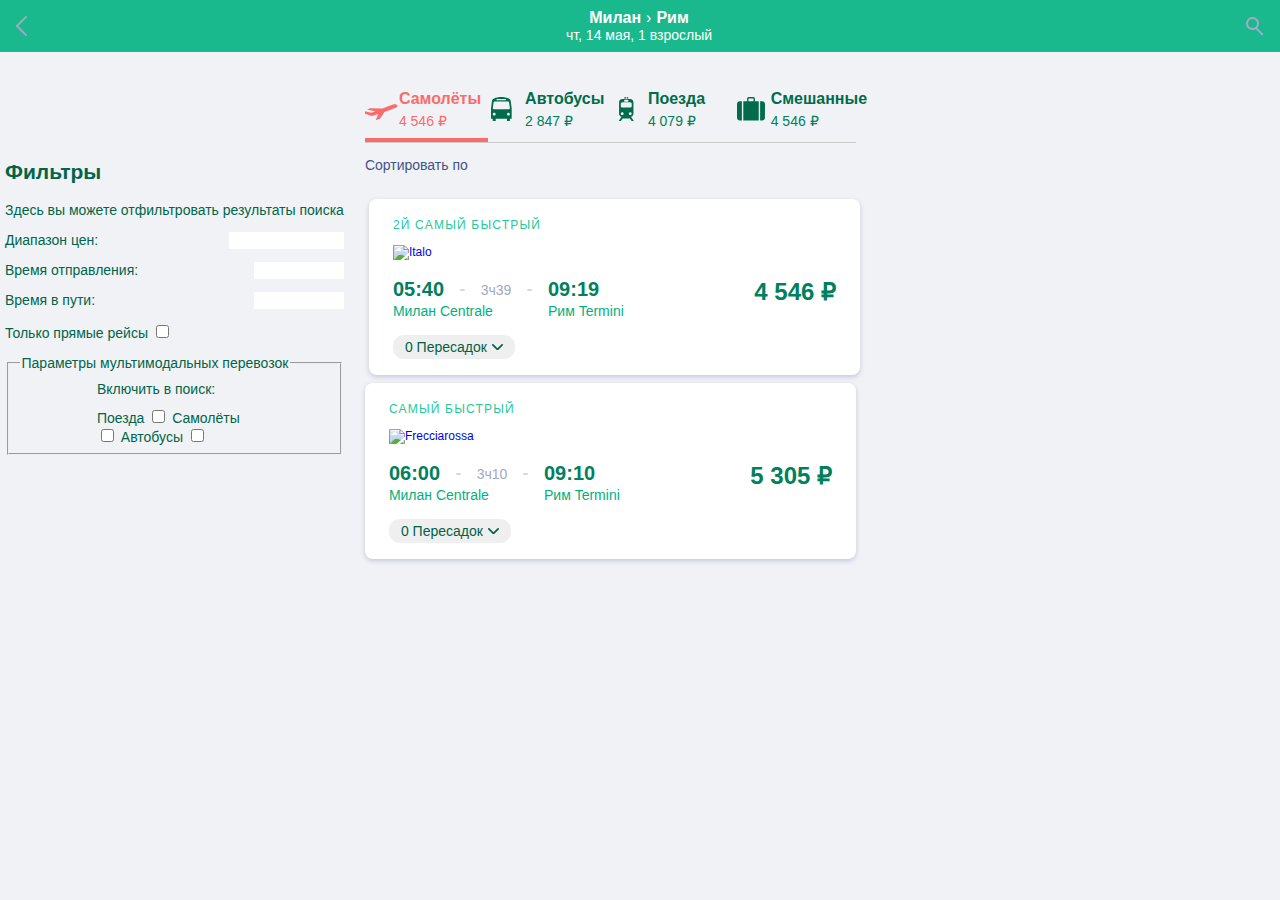
==== commit 7528ffd0: "Почти готовая страница поиска" ====
--- a/src/main/resources/templates/search/search.html
+++ b/src/main/resources/templates/search/search.html
@@ -1,6 +1,6 @@
 <!DOCTYPE html>
 <html lang="en" class="outbounds-page"
-      xmlns:th="http://www.thymeleaf.org">
+      xmlns:th="http://www.thymeleaf.org" xmlns="http://www.w3.org/1999/html">
 
 <head>
     <meta http-equiv="Content-Type" content="text/html; charset=UTF-8">
@@ -31,6 +31,7 @@
             th:src="@{script/search_ajax.js}"></script>
 
     <link rel="stylesheet" href="../../static/res/cyrillic-font-swap.css" th:href="@{res/cyrillic-font-swap.css}" media="all">
+    <link rel="stylesheet" href="../../static/res/jquery-ui.min.css" th:href="@{res/jquery-ui.min.css}">
     <link href="../../static/res/search/GoEuroVendors-5d3c87.css" th:href="@{res/search/GoEuroVendors-5d3c87.css}" rel="stylesheet">
     <link href="../../static/res/search/vendors-44f439.css" th:href="@{res/search/vendors-44f439.css}" rel="stylesheet">
     <link href="../../static/res/search/ui-c3bf02.css" th:href="@{res/search/ui-c3bf02.css}" rel="stylesheet">
@@ -48,410 +49,64 @@
                         <div class="container___34Zmo">
                             <!-- Правая часть из Omio, но у нас она левая -->
                             <aside class="right___3No3t">
-                                <div class="filtersPanel___4H06-" role="presentation" data-e2e="filters">
-                                    <div class="allFilters___RwCYZ">
-                                        <div class="filtersWrapper___2U7D4">
-                                            <div class="allFilters___qUGIb">
-                                                <div>
-                                                    <div class="section___1D5c4">
-                                                        <div class="header___24jYh">
-                                                            <span class="title___2U3dv"><span>stops</span></span>
-                                                        </div>
-                                                        <div class="content___24K_H">
-                                                            <ul class="elementsList___1RW8I">
-                                                                <li>
-                                                                    <div class="stopsFilterItemEnabled___37r7V stopsFilterItem___2Iah0" role="presentation">
-                                                                        <div class="itemName___lKt4y" data-e2e="stopsFilterInfinity"><span>Any</span></div>
-                                                                        <div class="bestOfferBlock___3Fzpk">
-                                                                            <div class="itemBestOffer___3ml35">
-                                                                                <span><span>US$39</span> • <span>1<span>h</span>55</span></span>
-                                                                            </div>
-                                                                            <div class="sc-fzqARJ fIbJwZ">
-                                                                                <div class="sc-fznWqX ktDWKY"></div>
-                                                                                <label class="sc-fzoiQi ozSmQ"><input type="radio" name="Infinity" checked="" /></label>
-                                                                            </div>
-                                                                        </div>
-                                                                    </div>
-                                                                </li>
-                                                                <li>
-                                                                    <div class="stopsFilterItemEnabled___37r7V stopsFilterItem___2Iah0" role="presentation">
-                                                                        <div class="itemName___lKt4y" data-e2e="stopsFilter0"><span>Non Stop</span></div>
-                                                                        <div class="bestOfferBlock___3Fzpk">
-                                                                            <div class="itemBestOffer___3ml35">
-                                                                                <span><span>US$39</span> • <span>1<span>h</span>55</span></span>
-                                                                            </div>
-                                                                            <div class="sc-fzqARJ PdPHQ">
-                                                                                <div class="sc-fznWqX ktDWKY"></div>
-                                                                                <label class="sc-fzoiQi ozSmQ"><input type="radio" name="0" /></label>
-                                                                            </div>
-                                                                        </div>
-                                                                    </div>
-                                                                </li>
-                                                                <li>
-                                                                    <div class="stopsFilterItemEnabled___37r7V stopsFilterItem___2Iah0" role="presentation">
-                                                                        <div class="itemName___lKt4y" data-e2e="stopsFilter1"><span>1 change max.</span></div>
-                                                                        <div class="bestOfferBlock___3Fzpk">
-                                                                            <div class="itemBestOffer___3ml35">
-                                                                                <span><span>US$39</span> • <span>1<span>h</span>55</span></span>
-                                                                            </div>
-                                                                            <div class="sc-fzqARJ PdPHQ">
-                                                                                <div class="sc-fznWqX ktDWKY"></div>
-                                                                                <label class="sc-fzoiQi ozSmQ"><input type="radio" name="1" /></label>
-                                                                            </div>
-                                                                        </div>
-                                                                    </div>
-                                                                </li>
-                                                            </ul>
-                                                        </div>
-                                                    </div>
-                                                    <div data-e2e="departureStationsFilter">
-                                                        <div class="section___1D5c4">
-                                                            <div class="header___24jYh">
-                                    <span class="title___2U3dv">
-                                        <span data-e2e="stationsFilterTitle"><span>airports - Moscow</span></span>
-                                    </span>
-                                                            </div>
-                                                            <div class="content___24K_H">
-                                                                <div>
-                                                                    <ul class="elementsList___1RW8I">
-                                                                        <li>
-                                                                            <div class="sc-fzoNJl idyvyl">
-                                                                                <div class="sc-fzpmMD fpVDsQ">
-                                                                                    <div class="stationsFilterItem___JB7mK">
-                                                                                        <div class="transportIcon___3cF-P">
-                                                                                            <svg viewBox="0 0 24 24" xmlns="http://www.w3.org/2000/svg">
-                                                                                                <title>Flight</title>
-                                                                                                <g fill="none" fill-rule="evenodd">
-                                                                                                    <path fill-rule="nonzero" d="M0 0h24v24H0z"></path>
-                                                                                                    <path
-                                                                                                            d="M13.875 14.5c0 1.375-.25 2.75-.5 4l1.875 1.75c.25.25.5.625.5 1V22L12 21.125 8.25 22v-.75c0-.375.125-.75.5-1l1.875-1.75c-.375-1.25-.5-2.625-.5-4L2 16.5v-1.125c0-.5.125-.875.5-1.25l7.625-5.375v-5l.75-1.25c.25-.25.625-.5 1.125-.5s.875.25 1.125.5l.75 1.25v5l7.625 5.375c.375.375.5.75.5 1.25V16.5l-8.125-2zM12 3.375c-.375 0-.625.25-.75.5l-.125.75h1.75l-.125-.75c0-.375-.375-.5-.75-.5z"
-                                                                                                            fill="currentColor"
-                                                                                                    ></path>
-                                                                                                </g>
-                                                                                            </svg>
-                                                                                        </div>
-                                                                                        <div class="itemName___G86Jn">
-                                                                                            <span data-e2e="stationName"><span>All</span></span>
-                                                                                        </div>
-                                                                                        <div class="itemBestPrice___1YIJI"><span>US$39</span></div>
-                                                                                    </div>
-                                                                                </div>
-                                                                                <div class="sc-fzoXWK dqTQks">
-                                                                                    <div>
-                                                                                        <div aria-checked="false" tabindex="0" role="checkbox" class="sc-fzqNqU jvcNJz"></div>
-                                                                                        <input type="checkbox" class="sc-fzoyTs jZUSDr" />
-                                                                                    </div>
-                                                                                </div>
-                                                                            </div>
-                                                                        </li>
-                                                                        <li>
-                                                                            <div class="sc-fzoNJl idyvyl">
-                                                                                <div class="sc-fzpmMD fpVDsQ">
-                                                                                    <div class="stationsFilterItem___JB7mK">
-                                                                                        <div class="transportIcon___3cF-P">
-                                                                                            <svg viewBox="0 0 24 24" xmlns="http://www.w3.org/2000/svg">
-                                                                                                <title>Flight</title>
-                                                                                                <g fill="none" fill-rule="evenodd">
-                                                                                                    <path fill-rule="nonzero" d="M0 0h24v24H0z"></path>
-                                                                                                    <path
-                                                                                                            d="M13.875 14.5c0 1.375-.25 2.75-.5 4l1.875 1.75c.25.25.5.625.5 1V22L12 21.125 8.25 22v-.75c0-.375.125-.75.5-1l1.875-1.75c-.375-1.25-.5-2.625-.5-4L2 16.5v-1.125c0-.5.125-.875.5-1.25l7.625-5.375v-5l.75-1.25c.25-.25.625-.5 1.125-.5s.875.25 1.125.5l.75 1.25v5l7.625 5.375c.375.375.5.75.5 1.25V16.5l-8.125-2zM12 3.375c-.375 0-.625.25-.75.5l-.125.75h1.75l-.125-.75c0-.375-.375-.5-.75-.5z"
-                                                                                                            fill="currentColor"
-                                                                                                    ></path>
-                                                                                                </g>
-                                                                                            </svg>
-                                                                                        </div>
-                                                                                        <div class="itemName___G86Jn"><span data-e2e="stationName">Moscow Vnukovo Airport (VKO)</span></div>
-                                                                                        <div class="itemBestPrice___1YIJI"><span>US$39</span></div>
-                                                                                    </div>
-                                                                                    <div class="stationDistance___3cvWE" data-e2e="station-distance"><span>26 km from Moscow</span></div>
-                                                                                </div>
-                                                                                <div class="sc-fzoXWK dqTQks">
-                                                                                    <div>
-                                                                                        <div aria-checked="false" tabindex="0" role="checkbox" class="sc-fzqNqU jvcNJz"></div>
-                                                                                        <input type="checkbox" class="sc-fzoyTs jZUSDr" />
-                                                                                    </div>
-                                                                                </div>
-                                                                            </div>
-                                                                        </li>
-                                                                        <li>
-                                                                            <div class="sc-fzoNJl idyvyl">
-                                                                                <div class="sc-fzpmMD fpVDsQ">
-                                                                                    <div class="stationsFilterItem___JB7mK">
-                                                                                        <div class="transportIcon___3cF-P">
-                                                                                            <svg viewBox="0 0 24 24" xmlns="http://www.w3.org/2000/svg">
-                                                                                                <title>Flight</title>
-                                                                                                <g fill="none" fill-rule="evenodd">
-                                                                                                    <path fill-rule="nonzero" d="M0 0h24v24H0z"></path>
-                                                                                                    <path
-                                                                                                            d="M13.875 14.5c0 1.375-.25 2.75-.5 4l1.875 1.75c.25.25.5.625.5 1V22L12 21.125 8.25 22v-.75c0-.375.125-.75.5-1l1.875-1.75c-.375-1.25-.5-2.625-.5-4L2 16.5v-1.125c0-.5.125-.875.5-1.25l7.625-5.375v-5l.75-1.25c.25-.25.625-.5 1.125-.5s.875.25 1.125.5l.75 1.25v5l7.625 5.375c.375.375.5.75.5 1.25V16.5l-8.125-2zM12 3.375c-.375 0-.625.25-.75.5l-.125.75h1.75l-.125-.75c0-.375-.375-.5-.75-.5z"
-                                                                                                            fill="currentColor"
-                                                                                                    ></path>
-                                                                                                </g>
-                                                                                            </svg>
-                                                                                        </div>
-                                                                                        <div class="itemName___G86Jn"><span data-e2e="stationName">Moscow Sheremetyevo International Airport (SVO)</span></div>
-                                                                                        <div class="itemBestPrice___1YIJI"><span>US$97</span></div>
-                                                                                    </div>
-                                                                                    <div class="stationDistance___3cvWE" data-e2e="station-distance"><span>27 km from Moscow</span></div>
-                                                                                </div>
-                                                                                <div class="sc-fzoXWK dqTQks">
-                                                                                    <div>
-                                                                                        <div aria-checked="false" tabindex="0" role="checkbox" class="sc-fzqNqU jvcNJz"></div>
-                                                                                        <input type="checkbox" class="sc-fzoyTs jZUSDr" />
-                                                                                    </div>
-                                                                                </div>
-                                                                            </div>
-                                                                        </li>
-                                                                        <li>
-                                                                            <div class="sc-fzoNJl idyvyl">
-                                                                                <div class="sc-fzpmMD fpVDsQ">
-                                                                                    <div class="stationsFilterItem___JB7mK">
-                                                                                        <div class="transportIcon___3cF-P">
-                                                                                            <svg viewBox="0 0 24 24" xmlns="http://www.w3.org/2000/svg">
-                                                                                                <title>Flight</title>
-                                                                                                <g fill="none" fill-rule="evenodd">
-                                                                                                    <path fill-rule="nonzero" d="M0 0h24v24H0z"></path>
-                                                                                                    <path
-                                                                                                            d="M13.875 14.5c0 1.375-.25 2.75-.5 4l1.875 1.75c.25.25.5.625.5 1V22L12 21.125 8.25 22v-.75c0-.375.125-.75.5-1l1.875-1.75c-.375-1.25-.5-2.625-.5-4L2 16.5v-1.125c0-.5.125-.875.5-1.25l7.625-5.375v-5l.75-1.25c.25-.25.625-.5 1.125-.5s.875.25 1.125.5l.75 1.25v5l7.625 5.375c.375.375.5.75.5 1.25V16.5l-8.125-2zM12 3.375c-.375 0-.625.25-.75.5l-.125.75h1.75l-.125-.75c0-.375-.375-.5-.75-.5z"
-                                                                                                            fill="currentColor"
-                                                                                                    ></path>
-                                                                                                </g>
-                                                                                            </svg>
-                                                                                        </div>
-                                                                                        <div class="itemName___G86Jn"><span data-e2e="stationName">Moscow Domodedovo International Airport (DME)</span></div>
-                                                                                        <div class="itemBestPrice___1YIJI"><span>US$92</span></div>
-                                                                                    </div>
-                                                                                    <div class="stationDistance___3cvWE" data-e2e="station-distance"><span>42 km from Moscow</span></div>
-                                                                                </div>
-                                                                                <div class="sc-fzoXWK dqTQks">
-                                                                                    <div>
-                                                                                        <div aria-checked="false" tabindex="0" role="checkbox" class="sc-fzqNqU jvcNJz"></div>
-                                                                                        <input type="checkbox" class="sc-fzoyTs jZUSDr" />
-                                                                                    </div>
-                                                                                </div>
-                                                                            </div>
-                                                                        </li>
-                                                                    </ul>
-                                                                </div>
-                                                            </div>
-                                                        </div>
-                                                    </div>
-                                                    <div data-e2e="arrivalStationsFilter">
-                                                        <div class="section___1D5c4">
-                                                            <div class="header___24jYh">
-                                    <span class="title___2U3dv">
-                                        <span data-e2e="stationsFilterTitle"><span>airports - Kaliningrad</span></span>
-                                    </span>
-                                                            </div>
-                                                            <div class="content___24K_H">
-                                                                <div>
-                                                                    <ul class="elementsList___1RW8I">
-                                                                        <li>
-                                                                            <div class="sc-fzoNJl idyvyl">
-                                                                                <div class="sc-fzpmMD fpVDsQ">
-                                                                                    <div class="stationsItemDisabled___2mt4e stationsFilterItem___JB7mK">
-                                                                                        <div class="transportIcon___3cF-P">
-                                                                                            <svg viewBox="0 0 24 24" xmlns="http://www.w3.org/2000/svg">
-                                                                                                <title>Flight</title>
-                                                                                                <g fill="none" fill-rule="evenodd">
-                                                                                                    <path fill-rule="nonzero" d="M0 0h24v24H0z"></path>
-                                                                                                    <path
-                                                                                                            d="M13.875 14.5c0 1.375-.25 2.75-.5 4l1.875 1.75c.25.25.5.625.5 1V22L12 21.125 8.25 22v-.75c0-.375.125-.75.5-1l1.875-1.75c-.375-1.25-.5-2.625-.5-4L2 16.5v-1.125c0-.5.125-.875.5-1.25l7.625-5.375v-5l.75-1.25c.25-.25.625-.5 1.125-.5s.875.25 1.125.5l.75 1.25v5l7.625 5.375c.375.375.5.75.5 1.25V16.5l-8.125-2zM12 3.375c-.375 0-.625.25-.75.5l-.125.75h1.75l-.125-.75c0-.375-.375-.5-.75-.5z"
-                                                                                                            fill="currentColor"
-                                                                                                    ></path>
-                                                                                                </g>
-                                                                                            </svg>
-                                                                                        </div>
-                                                                                        <div class="itemName___G86Jn"><span data-e2e="stationName">Kaliningrad Khrabrovo Airport (KGD)</span></div>
-                                                                                        <div class="itemBestPrice___1YIJI"><span>US$39</span></div>
-                                                                                    </div>
-                                                                                    <div class="stationDistance___3cvWE" data-e2e="station-distance"><span>19 km from Kaliningrad</span></div>
-                                                                                </div>
-                                                                                <div class="sc-fzoXWK dqTQks">
-                                                                                    <div>
-                                                                                        <div disabled="" aria-checked="true" tabindex="0" role="checkbox" class="sc-fzqNqU dFPOsC"></div>
-                                                                                        <input type="checkbox" class="sc-fzoyTs jZUSDr" checked="" />
-                                                                                    </div>
-                                                                                </div>
-                                                                            </div>
-                                                                        </li>
-                                                                    </ul>
-                                                                </div>
-                                                            </div>
-                                                        </div>
-                                                    </div>
-                                                    <div class="section___1D5c4">
-                                                        <div class="header___24jYh">
-                                                            <span class="title___2U3dv"><span>Price</span></span>
-                                                        </div>
-                                                        <div class="content___24K_H">
-                                                            <div>
-                                                                <div class="subTitle___2VGgh">
-                                                                    <span>US$39</span> - <span data-e2e="filterMaxPrice"><span>US$254</span></span>
-                                                                </div>
-                                                                <div class="slider___3QFBq" data-e2e="priceSlider">
-                                                                    <div class="rc-slider sc-fznxKY kfRyXm">
-                                                                        <div class="rc-slider-rail"></div>
-                                                                        <div class="rc-slider-track rc-slider-track-1" style="left: 0%; right: auto; width: 100%;"></div>
-                                                                        <div class="rc-slider-step"></div>
-                                                                        <div
-                                                                                tabindex="0"
-                                                                                class="rc-slider-handle rc-slider-handle-1"
-                                                                                role="slider"
-                                                                                aria-valuemin="39"
-                                                                                aria-valuemax="254"
-                                                                                aria-valuenow="39"
-                                                                                aria-disabled="false"
-                                                                                style="left: 0%; right: auto; transform: translateX(-50%);"
-                                                                        ></div>
-                                                                        <div
-                                                                                tabindex="0"
-                                                                                class="rc-slider-handle rc-slider-handle-2"
-                                                                                role="slider"
-                                                                                aria-valuemin="39"
-                                                                                aria-valuemax="254"
-                                                                                aria-valuenow="254"
-                                                                                aria-disabled="false"
-                                                                                style="left: 100%; right: auto; transform: translateX(-50%);"
-                                                                        ></div>
-                                                                        <div class="rc-slider-mark"></div>
-                                                                    </div>
-                                                                </div>
-                                                            </div>
-                                                        </div>
-                                                    </div>
-                                                    <div class="section___1D5c4">
-                                                        <div class="header___24jYh">
-                                                            <span class="title___2U3dv"><span>Duration</span></span>
-                                                        </div>
-                                                        <div class="content___24K_H">
-                                                            <div>
-                                                                <div class="subTitle___2VGgh">
-                                                                    <span>1<span>h</span>55</span> - <span data-e2e="filterMaxPrice"><span>29<span>h</span>20</span></span>
-                                                                </div>
-                                                                <div class="slider___3QFBq" data-e2e="durationSlider">
-                                                                    <div class="rc-slider sc-fznxKY kfRyXm">
-                                                                        <div class="rc-slider-rail"></div>
-                                                                        <div class="rc-slider-track rc-slider-track-1" style="left: 0%; right: auto; width: 100%;"></div>
-                                                                        <div class="rc-slider-step"></div>
-                                                                        <div
-                                                                                tabindex="0"
-                                                                                class="rc-slider-handle rc-slider-handle-1"
-                                                                                role="slider"
-                                                                                aria-valuemin="115"
-                                                                                aria-valuemax="1760"
-                                                                                aria-valuenow="115"
-                                                                                aria-disabled="false"
-                                                                                style="left: 0%; right: auto; transform: translateX(-50%);"
-                                                                        ></div>
-                                                                        <div
-                                                                                tabindex="0"
-                                                                                class="rc-slider-handle rc-slider-handle-2"
-                                                                                role="slider"
-                                                                                aria-valuemin="115"
-                                                                                aria-valuemax="1760"
-                                                                                aria-valuenow="1760"
-                                                                                aria-disabled="false"
-                                                                                style="left: 100%; right: auto; transform: translateX(-50%);"
-                                                                        ></div>
-                                                                        <div class="rc-slider-mark"></div>
-                                                                    </div>
-                                                                </div>
-                                                            </div>
-                                                        </div>
-                                                    </div>
-                                                    <div>
-                                                        <div data-e2e="departureTimeFilter">
-                                                            <div class="section___1D5c4">
-                                                                <div class="header___24jYh">
-                                        <span class="title___2U3dv">
-                                            <span><span>Departure</span><span> - Moscow</span></span>
-                                        </span>
-                                                                </div>
-                                                                <div class="content___24K_H">
-                                                                    <div class="slotsContainer___1BgQD">
-                                                                        <div role="presentation" class="slot___Az2Rk" data-e2e="morning">
-                                                                            <div class="slotTitle___3DCu2"><span>Early</span></div>
-                                                                            <div class="timeRange___2_8U6"><span>00:00</span> - <span>07:00</span></div>
-                                                                            <div class="price___2KKtE"><span>US$81</span></div>
-                                                                        </div>
-                                                                        <div role="presentation" class="slot___Az2Rk" data-e2e="afternoon">
-                                                                            <div class="slotTitle___3DCu2"><span>Daytime</span></div>
-                                                                            <div class="timeRange___2_8U6"><span>07:00</span> - <span>19:00</span></div>
-                                                                            <div class="price___2KKtE"><span>US$39</span></div>
-                                                                        </div>
-                                                                        <div role="presentation" class="disabledSlot___1tB3p slot___Az2Rk" data-e2e="evening">
-                                                                            <div class="slotTitle___3DCu2"><span>Late</span></div>
-                                                                            <div class="timeRange___2_8U6"><span>19:00</span> - <span>00:00</span></div>
-                                                                        </div>
-                                                                    </div>
-                                                                </div>
-                                                            </div>
-                                                        </div>
-                                                        <div data-e2e="arrivalTimeFilter">
-                                                            <div class="section___1D5c4">
-                                                                <div class="header___24jYh">
-                                        <span class="title___2U3dv">
-                                            <span><span>Arrival</span><span> - Kaliningrad</span></span>
-                                        </span>
-                                                                </div>
-                                                                <div class="content___24K_H">
-                                                                    <div class="slotsContainer___1BgQD">
-                                                                        <div role="presentation" class="disabledSlot___1tB3p slot___Az2Rk" data-e2e="morning">
-                                                                            <div class="slotTitle___3DCu2"><span>Early</span></div>
-                                                                            <div class="timeRange___2_8U6"><span>00:00</span> - <span>07:00</span></div>
-                                                                        </div>
-                                                                        <div role="presentation" class="slot___Az2Rk" data-e2e="afternoon">
-                                                                            <div class="slotTitle___3DCu2"><span>Daytime</span></div>
-                                                                            <div class="timeRange___2_8U6"><span>07:00</span> - <span>19:00</span></div>
-                                                                            <div class="price___2KKtE"><span>US$39</span></div>
-                                                                        </div>
-                                                                        <div role="presentation" class="disabledSlot___1tB3p slot___Az2Rk" data-e2e="evening">
-                                                                            <div class="slotTitle___3DCu2"><span>Late</span></div>
-                                                                            <div class="timeRange___2_8U6"><span>19:00</span> - <span>00:00</span></div>
-                                                                        </div>
-                                                                    </div>
-                                                                </div>
-                                                            </div>
-                                                        </div>
-                                                    </div>
-                                                    <div data-e2e="companiesFilter">
-                                                        <div class="section___1D5c4">
-                                                            <div class="header___24jYh">
-                                    <span class="title___2U3dv">
-                                        <span data-e2e="companiesFilterTitle"><span>Airlines</span></span>
-                                    </span>
-                                                                <div data-e2e="expandSection" class="icon___1cA1_">
-                                                                    <svg xmlns="http://www.w3.org/2000/svg" viewBox="0 0 26 15">
-                                                                        <path fill="currentColor" fill-rule="evenodd" d="M13 10.2L3.4.6c-.8-.8-2-.8-2.8 0-.8.8-.8 2 0 2.8l11 11c.4.4.9.6 1.4.6.5 0 1-.2 1.4-.6l11-11c.8-.8.8-2 0-2.8-.8-.8-2-.8-2.8 0L13 10.2z"></path>
-                                                                    </svg>
-                                                                </div>
-                                                            </div>
-                                                        </div>
-                                                    </div>
-                                                </div>
-                                            </div>
-                                        </div>
-                                    </div>
-                                </div>
+                                 <div style="width: 100%; padding-left: 5px; padding-right: 5px">
+                                     <!-- Здесь будут фильтры -->
+                                     <h2>Фильтры</h2>
+                                     <span>Здесь вы можете отфильтровать результаты поиска</span>
+                                     <!-- Слайдер цены -->
+                                     <p>
+                                         <label for="amount">Диапазон цен:</label>
+                                         <input type="text" id="amount" readonly style="border:0; color:#fa6b6b; font-weight:bold; float: right; width: 115px">
+                                     </p>
+                                     <div id="price-slider"></div>
+                                     <!-- Слайдер времени вылета (время идет с шагом в 10 минут) -->
+                                     <p>
+                                         <label for="amount-time">Время отправления:</label>
+                                         <input type="text" id="amount-time" readonly style="border:0; color:#fa6b6b; font-weight:bold; float: right; width: 90px">
+                                     </p>
+                                     <div id="time-slider"></div>
+                                     <!-- Слайдер времени в полете (время идет с шагом в 10 минут) -->
+                                     <p>
+                                         <label for="amount-onboard-time">Время в пути:</label>
+                                         <input type="text" id="amount-onboard-time" readonly style="border:0; color:#fa6b6b; font-weight:bold; float: right; width: 90px">
+                                     </p>
+                                     <div id="time-onboard-slider"></div>
+                                     <!-- Чекбокс им. прямых перелетов -->
+                                     <p>
+                                         <label for="amount-time">Только прямые рейсы</label>
+                                         <input type="checkbox" id="direct-flights" readonly style="border:0; color:#fa6b6b; font-weight:bold;">
+                                     </p>
+                                     <!-- Группа чекбоксов модальных маршрутов -->
+                                     <fieldset>
+                                         <legend>Параметры мультимодальных перевозок</legend>
+                                        <div class="modal-control-group" style="width: 50%; margin: 0 auto">
+                                            <div style="height: 5px"></div>
+                                            <span>Включить в поиск:</span><div style="height: 10px"></div>
+                                            <label for="train">Поезда</label>
+                                            <input type="checkbox" name="train" id="train">
+                                            <label for="air">Самолёты</label>
+                                            <input type="checkbox" name="air" id="air">
+                                            <label for="bus">Автобусы</label>
+                                            <input type="checkbox" name="bus" id="bus">
+                                        </div>
+                                     </fieldset>
+                                 </div>
                             </aside>
                             <div role="main" class="left___2XsEr">
                                 <div role="main" class="left">
                                     <ul data-selected-tab="train" data-e2e="tabsPanel" class="tabs___38X9J">
-                                        <li data-e2e="trainTab activeTab">
-                                            <div class="tab___2Xr85" role="button" tabindex="-1">
+                                        <li class="flightTab menu-tab menu-tab-active">
+                                            <div class="tab___2Xr85" role="button" tabindex="-1" style="min-width: 25%;">
                                                 <div class="tabIcon___9iujF">
                                                     <svg viewBox="10 -20 184 66" xmlns="http://www.w3.org/2000/svg">
-                                                        <path d="M 15.71 14.17 L 23.34 10.97 L 58.01 11.46 L 81.03 2.52 L 81.03 2.52 C 82.58 1.87 83.95 1.4 85.19 1.04 C 86.44 0.68 87.02 0.48 88.46 0.38 C 89.88 0.25 92.06 0 93.72 0.28 C 95.33 0.5 97.3 1.01 98.21 1.93 C 99.12 2.89 100 4.42 99.04 5.87 C 98.01 7.25 98.13 7.75 92.19 10.29 C 86.19 12.83 76.83 16.31 63.56 20.97 L 63.56 20.97 L 51.04 39.53 L 39.22 44 L 46.66 26.9 L 28.91 32.34 L 28.91 32.34 C 22.49 30.54 17.15 28.75 12.57 26.99 C 7.98 25.19 3.41 23.22 1.69 21.74 C 0 20.27 1.4 18.8 2.45 18.25 C 3.5 17.7 3.76 17.59 7.9 18.46 C 12.06 19.29 18.35 20.91 27.09 23.31 L 27.09 23.31 L 38.64 19.42 L 38.64 19.42 C 30.99 17.69 23.35 15.93 15.71 14.17 L 15.71 14.17 Z" fill="red" fill-rule="evenodd"></path>
-                                                    </svg>
-                                                </div>
-                                                <div class="travelModeName___HuG32"><span>Поезда</span></div>
+                                                        <path d="M 15.71 14.17 L 23.34 10.97 L 58.01 11.46 L 81.03 2.52 L 81.03 2.52 C 82.58 1.87 83.95 1.4 85.19 1.04 C 86.44 0.68 87.02 0.48 88.46 0.38 C 89.88 0.25 92.06 0 93.72 0.28 C 95.33 0.5 97.3 1.01 98.21 1.93 C 99.12 2.89 100 4.42 99.04 5.87 C 98.01 7.25 98.13 7.75 92.19 10.29 C 86.19 12.83 76.83 16.31 63.56 20.97 L 63.56 20.97 L 51.04 39.53 L 39.22 44 L 46.66 26.9 L 28.91 32.34 L 28.91 32.34 C 22.49 30.54 17.15 28.75 12.57 26.99 C 7.98 25.19 3.41 23.22 1.69 21.74 C 0 20.27 1.4 18.8 2.45 18.25 C 3.5 17.7 3.76 17.59 7.9 18.46 C 12.06 19.29 18.35 20.91 27.09 23.31 L 27.09 23.31 L 38.64 19.42 L 38.64 19.42 C 30.99 17.69 23.35 15.93 15.71 14.17 L 15.71 14.1 7 Z" fill="currentColor" fill-rule="evenodd"></path>
+                                                    </svg>
+                                                </div>
+                                                <div class="travelModeName___HuG32"><span>Самолёты</span></div>
                                                 <div class="price___183db" data-e2e="minPrice"><span>4&nbsp;546&nbsp;₽</span></div>
-                                                <div class="duration___yLY-s"><span>3<span>ч</span>39</span>
-                                                </div>
-                                            </div>
-                                        </li>
-                                        <li data-e2e="busTab">
+                                            </div>
+                                        </li>
+                                        <li class="busTab menu-tab" style="min-width: 25%;">
                                             <div class="tab___2Xr85" role="button" tabindex="-1">
                                                 <div class="tabIcon___9iujF">
                                                     <svg viewBox="0 0 124 94" xmlns="http://www.w3.org/2000/svg">
@@ -460,27 +115,25 @@
                                                 </div>
                                                 <div class="travelModeName___HuG32"><span>Автобусы</span></div>
                                                 <div class="price___183db" data-e2e="minPrice"><span>2&nbsp;847&nbsp;₽</span></div>
-                                                <div class="duration___yLY-s"><span>8<span>ч</span>40</span>
-                                                </div>
-                                            </div>
-                                        </li>
-                                        <li data-e2e="flightTab">
+                                            </div>
+                                        </li>
+                                        <!-- Полоска активности -->
+                                        <div class="line___1F-Hx" style="width: 25%;">
+                                            <hr>
+                                        </div>
+                                        <li class="trainTab menu-tab" style="min-width: 25%;">
                                             <div class="tab___2Xr85" role="button" tabindex="-1">
                                                 <div class="tabIcon___9iujF">
                                                     <svg viewBox="-15 0 124 94" xmlns="http://www.w3.org/2000/svg">
                                                         <path d="M 28.35 6.98 C 26.44 6.97 24.87 5.41 24.87 3.5 C 24.87 1.57 26.44 0 28.35 0.02 C 30.29 0 31.86 1.56 31.84 3.49 C 31.86 5.41 30.29 6.97 28.35 6.98 L 28.35 6.98 Z M 37.65 6.98 C 39.57 6.97 41.13 5.41 41.13 3.5 C 41.13 1.57 39.56 0.01 37.65 0.03 C 35.71 0.01 34.14 1.57 34.16 3.5 C 34.15 5.41 35.71 6.97 37.65 6.98 L 37.65 6.98 Z M 51.5 77.29 C 56.34 76.49 61.16 71.45 61.15 65.31 L 61.15 20.43 C 61.16 14.1 55.81 8.28 48.56 8.29 L 33.05 8.29 L 17.49 8.29 C 10.2 8.28 4.85 14.1 4.86 20.43 L 4.86 65.31 C 4.85 71.46 9.67 76.49 14.51 77.29 L 0 99 L 8.39 99 L 18.75 83.78 L 33 83.78 L 47.25 83.78 L 57.66 99 L 66 99 L 51.5 77.29 Z M 24.82 12.92 C 24.82 11.79 25.78 10.87 26.88 10.85 L 33 10.85 L 39.12 10.85 C 40.23 10.87 41.19 11.79 41.19 12.92 L 41.19 16.45 C 41.19 17.56 40.28 18.51 39.12 18.51 L 33 18.51 L 26.88 18.51 C 25.72 18.51 24.82 17.56 24.82 16.45 L 24.82 12.92 Z M 17.18 70.74 C 14.14 70.72 11.67 68.26 11.67 65.2 C 11.66 62.17 14.14 59.7 17.18 59.71 C 20.25 59.69 22.72 62.16 22.74 65.2 C 22.73 68.26 20.25 70.72 17.18 70.74 Z M 17.89 41.58 C 14.4 41.56 11.56 39.18 11.57 35.28 L 11.57 27.22 C 11.59 23.85 13.77 20.93 17.89 20.92 L 33 20.92 L 48.11 20.92 C 52.24 20.93 54.41 23.85 54.43 27.22 L 54.43 35.28 C 54.44 39.18 51.6 41.56 48.11 41.58 L 33 41.58 L 17.89 41.58 Z M 43.16 65.2 C 43.15 62.17 45.62 59.7 48.66 59.71 C 51.73 59.69 54.2 62.16 54.22 65.2 C 54.2 68.25 51.73 70.72 48.66 70.74 C 45.62 70.72 43.15 68.26 43.16 65.2 Z" fill="currentColor" fill-rule="evenodd"></path>
                                                     </svg>
                                                 </div>
-                                                <div class="travelModeName___HuG32"><span>Самолеты</span></div>
+                                                <div class="travelModeName___HuG32"><span>Поезда</span></div>
                                                 <div class="price___183db" data-e2e="minPrice"><span>4&nbsp;079&nbsp;₽</span></div>
-                                                <div class="duration___yLY-s"><span>1<span>ч</span>10</span>
-                                                </div>
-                                            </div>
-                                        </li>
-                                        <div class="line___1F-Hx" style="width: 33.3333%;">
-                                            <hr>
-                                        </div>
-                                        <li data-e2e="trainTab activeTab">
+                                            </div>
+                                        </li>
+
+                                        <li class="compoundTab menu-tab" style="min-width: 25%;">
                                             <div class="tab___2Xr85" role="button" tabindex="-1">
                                                 <div class="tabIcon___9iujF">
                                                     <svg viewBox="0 0 124 84" xmlns="http://www.w3.org/2000/svg">
@@ -489,17 +142,13 @@
                                                 </div>
                                                 <div class="travelModeName___HuG32"><span>Смешанные</span></div>
                                                 <div class="price___183db" data-e2e="minPrice"><span>4&nbsp;546&nbsp;₽</span></div>
-                                                <div class="duration___yLY-s"><span>3<span>ч</span>39</span>
-                                                </div>
+
                                             </div>
                                         </li>
                                     </ul>
                                     <div class="sortPanel___3Hh1K">
                                         <div>
                                             <div class="sortLabel___3bpIJ"><span>Сортировать по</span></div>
-                                        </div>
-                                        <div>
-                                            <button class="filterButton___2iRqN" data-e2e="filterButton" type="button"><span class="title___2nFyN"><span>фильтр</span></span><span class="icon___D6Nhb"><svg viewBox="0 0 12 12" xmlns="http://www.w3.org/2000/svg"><g fill="none" fill-rule="evenodd"><path d="M-2-2h16v16H-2z"></path><path d="M0 9.333v1.334h4V9.333H0zm0-8v1.334h6.667V1.333H0zM6.667 12v-1.333H12V9.333H6.667V8H5.333v4h1.334zm-4-8v1.333H0v1.334h2.667V8H4V4H2.667zM12 6.667V5.333H5.333v1.334H12zM8 4h1.333V2.667H12V1.333H9.333V0H8v4z" fill="currentColor" fill-rule="nonzero"></path></g></svg></span></button>
                                         </div>
                                     </div>
                                     <div class="mobileTicket___tHrMo"></div>
@@ -585,585 +234,7 @@
                                             </a>
                                         </div>
                                     </div>
-                                    <div data-e2e="resultCellWrapper" class="cell___16tDr">
-                                        <div class="Container_container_98308">
-                                            <a class="link___2H3sm" href="https://www.omio.ru/search-frontend/journey/train/-177230730/ECC2D3235449B4DD59F51D8FC862DC459/-3380341026543760137?locale=ru">
-                                                <div class="slimContainerSection___30GVK">
-                                                    <div class="container___msmDb" data-e2e="resultCell">
-                                                        <div class="indicators___U9uwV">
-                                                            <div class="tripFeatures___2rD-K">
-                                                                <div class="labelsContainer___2fv3m">
-                                                                    <ul class="sortLabels___AFigW">
-                                                                        <li class="labelRecommended___IscZd" data-e2e="resultLabel"><span>2й самый быстрый </span></li>
-                                                                    </ul>
-                                                                </div>
-                                                                <div class="companiesContainer___10R6U">
-                                                                    <div class="logos___L5Uuv">
-                                                                        <div class="logoContainer___1pUKz"><img src="./Omio_files/italo.webp" height="15" alt="Italo" data-e2e="provider" class="sc-AxjAm lmzjeI"></div>
-                                                                    </div>
-                                                                </div>
-                                                            </div>
-                                                            <div class="iconsContainer___3os4q">
-                                                                <div class="featureIcon___uvWYe">
-                                                                    <svg viewBox="0 0 16 16" xmlns="http://www.w3.org/2000/svg">
-                                                                        <g fill="currentColor" fill-rule="evenodd">
-                                                                            <path d="M7 5.833L5.833 7V5.833H7zm-5.833 0h4.666V1.167H1.167v4.666zM0 0h7v7H0V0zm10.167 5.833h4.666V1.167h-4.666v4.666zM9 0h7v7H9V0zM7 14.833L5.833 16v-1.167H7zm-5.833 0h4.666v-4.666H1.167v4.666zM0 9h7v7H0V9z" fill-rule="nonzero"></path>
-                                                                            <path d="M2 2h3v3H2zm9 0h3v3h-3zm-9 9h3v3H2zm7-2h2v2H9zm4.375 0H16v7H9v-2.625h2.042v-.583h1.75v1.75h1.75v-1.75h-3.5v-1.75h2.333z"></path>
-                                                                        </g>
-                                                                    </svg>
-                                                                </div>
-                                                            </div>
-                                                        </div>
-                                                        <div class="timesAndStationsContainer___2zGZA"><span class="times___3pG-p"><span class="departureColumn___2FH6w"><span data-e2e="departureTime"><span class="tripTime___1UC_S"><span class="time___1NfGs" data-e2e="time"><span>06:40</span></span>
-                                                                </span>
-                                                                </span><span class="duration___1lrZd" data-e2e="duration"><span class="separator___HwxsU"></span><span>3<span>ч</span>39</span><span class="separator___HwxsU"></span></span>
-                                                                </span><span class="arrivalColumn___2iJcq"><span data-e2e="arrivalTime"><span class="tripTime___1UC_S"><span class="time___1NfGs" data-e2e="time"><span>10:19</span></span>
-                                                                </span>
-                                                                </span>
-                                                                </span>
-                                                                </span>
-                                                            <div class="stations___21org"><span class="station___2Ru5P" data-e2e="departurePosition">Милан Centrale</span><span class="station___2Ru5P" data-e2e="arrivalPosition">Рим Termini</span></div>
-                                                        </div>
-                                                        <div class="stopsContainer___1upkn">
-                                                            <button type="button" class="button___3hiYb" data-e2e="numberOfChanges"><span class="stops___1mrFf"><span>0 пересадок</span></span><span class="icon___dH54l"><svg xmlns="http://www.w3.org/2000/svg" viewBox="0 0 26 15"><path fill="currentColor" fill-rule="evenodd" d="M13 10.2L3.4.6c-.8-.8-2-.8-2.8 0-.8.8-.8 2 0 2.8l11 11c.4.4.9.6 1.4.6.5 0 1-.2 1.4-.6l11-11c.8-.8.8-2 0-2.8-.8-.8-2-.8-2.8 0L13 10.2z"></path></svg></span></button>
-                                                        </div>
-                                                        <div class="tripPriceContainer___2yEXL">
-                                                            <div class="price___1dv6u" data-e2e="priceWithCurrency"><span data-e2e="price"><span>4&nbsp;546&nbsp;₽</span></span><span class="priceClarification___g4HV_"></span></div>
-                                                        </div>
-                                                    </div>
-                                                </div>
-                                            </a>
-                                        </div>
-                                    </div>
-                                    <div class="SrpAdUnit__StyledWrapper-g1yxy8-0 bMSqJU">
-                                        <div style="width: auto; height: auto;"></div>
-                                    </div>
-                                    <div data-e2e="resultCellWrapper" class="cell___16tDr">
-                                        <div class="Container_container_98308">
-                                            <a class="link___2H3sm" href="https://www.omio.ru/search-frontend/journey/train/52457481/ECC2D3235449B4DD59F51D8FC862DC459/-772661713197341971?locale=ru">
-                                                <div class="slimContainerSection___30GVK">
-                                                    <div class="container___msmDb" data-e2e="resultCell">
-                                                        <div class="indicators___U9uwV">
-                                                            <div class="tripFeatures___2rD-K">
-                                                                <div class="labelsContainer___2fv3m">
-                                                                    <ul class="sortLabels___AFigW">
-                                                                        <li class="labelRecommended___IscZd" data-e2e="resultLabel"><span> Самый дёшевый </span></li>
-                                                                    </ul>
-                                                                </div>
-                                                                <div class="companiesContainer___10R6U">
-                                                                    <div class="logos___L5Uuv">
-                                                                        <div class="logoContainer___1pUKz"><img src="./Omio_files/trenitaliaint.webp" height="15" alt="Intercity" data-e2e="provider" class="sc-AxjAm lmzjeI"></div>
-                                                                    </div>
-                                                                </div>
-                                                            </div>
-                                                            <div class="iconsContainer___3os4q"></div>
-                                                        </div>
-                                                        <div class="timesAndStationsContainer___2zGZA"><span class="times___3pG-p"><span class="departureColumn___2FH6w"><span data-e2e="departureTime"><span class="tripTime___1UC_S"><span class="time___1NfGs" data-e2e="time"><span>06:50</span></span>
-                                                                </span>
-                                                                </span><span class="duration___1lrZd" data-e2e="duration"><span class="separator___HwxsU"></span><span>6<span>ч</span>32</span><span class="separator___HwxsU"></span></span>
-                                                                </span><span class="arrivalColumn___2iJcq"><span data-e2e="arrivalTime"><span class="tripTime___1UC_S"><span class="time___1NfGs" data-e2e="time"><span>13:22</span></span>
-                                                                </span>
-                                                                </span>
-                                                                </span>
-                                                                </span>
-                                                            <div class="stations___21org"><span class="station___2Ru5P" data-e2e="departurePosition">Милан Centrale</span><span class="station___2Ru5P" data-e2e="arrivalPosition">Рим Tiburtina</span></div>
-                                                        </div>
-                                                        <div class="stopsContainer___1upkn">
-                                                            <button type="button" class="button___3hiYb" data-e2e="numberOfChanges"><span class="stops___1mrFf"><span>0 пересадок</span></span><span class="icon___dH54l"><svg xmlns="http://www.w3.org/2000/svg" viewBox="0 0 26 15"><path fill="currentColor" fill-rule="evenodd" d="M13 10.2L3.4.6c-.8-.8-2-.8-2.8 0-.8.8-.8 2 0 2.8l11 11c.4.4.9.6 1.4.6.5 0 1-.2 1.4-.6l11-11c.8-.8.8-2 0-2.8-.8-.8-2-.8-2.8 0L13 10.2z"></path></svg></span></button>
-                                                        </div>
-                                                        <div class="tripPriceContainer___2yEXL">
-                                                            <div class="price___1dv6u" data-e2e="priceWithCurrency"><span data-e2e="price"><span>2&nbsp;174&nbsp;₽</span></span><span class="priceClarification___g4HV_"></span></div>
-                                                        </div>
-                                                    </div>
-                                                </div>
-                                            </a>
-                                        </div>
-                                    </div>
-                                    <div data-e2e="resultCellWrapper" class="cell___16tDr">
-                                        <div class="Container_container_98308">
-                                            <a class="link___2H3sm" href="https://www.omio.ru/search-frontend/journey/train/-359958894/ECC2D3235449B4DD59F51D8FC862DC459/-4656205052035048855?locale=ru">
-                                                <div class="slimContainerSection___30GVK">
-                                                    <div class="container___msmDb" data-e2e="resultCell">
-                                                        <div class="indicators___U9uwV">
-                                                            <div class="tripFeatures___2rD-K">
-                                                                <div class="labelsContainer___2fv3m">
-                                                                    <ul class="sortLabels___AFigW">
-                                                                        <li class="labelRecommended___IscZd" data-e2e="resultLabel"><span>2й Самый дёшевый </span></li>
-                                                                    </ul>
-                                                                </div>
-                                                                <div class="companiesContainer___10R6U">
-                                                                    <div class="logos___L5Uuv">
-                                                                        <div class="logoContainer___1pUKz"><img src="./Omio_files/trenitaliaint.webp" height="15" alt="Intercity" data-e2e="provider" class="sc-AxjAm lmzjeI"></div>
-                                                                    </div>
-                                                                </div>
-                                                            </div>
-                                                            <div class="iconsContainer___3os4q"></div>
-                                                        </div>
-                                                        <div class="timesAndStationsContainer___2zGZA"><span class="times___3pG-p"><span class="departureColumn___2FH6w"><span data-e2e="departureTime"><span class="tripTime___1UC_S"><span class="time___1NfGs" data-e2e="time"><span>07:20</span></span>
-                                                                </span>
-                                                                </span><span class="duration___1lrZd" data-e2e="duration"><span class="separator___HwxsU"></span><span>9<span>ч</span>09</span><span class="separator___HwxsU"></span></span>
-                                                                </span><span class="arrivalColumn___2iJcq"><span data-e2e="arrivalTime"><span class="tripTime___1UC_S"><span class="time___1NfGs" data-e2e="time"><span>16:29</span></span>
-                                                                </span>
-                                                                </span>
-                                                                </span>
-                                                                </span>
-                                                            <div class="stations___21org"><span class="station___2Ru5P" data-e2e="departurePosition">Милан Centrale</span><span class="station___2Ru5P" data-e2e="arrivalPosition">Рим Tiburtina</span></div>
-                                                        </div>
-                                                        <div class="stopsContainer___1upkn">
-                                                            <button type="button" class="button___3hiYb" data-e2e="numberOfChanges"><span class="stops___1mrFf"><span>2 пересадки</span></span><span class="icon___dH54l"><svg xmlns="http://www.w3.org/2000/svg" viewBox="0 0 26 15"><path fill="currentColor" fill-rule="evenodd" d="M13 10.2L3.4.6c-.8-.8-2-.8-2.8 0-.8.8-.8 2 0 2.8l11 11c.4.4.9.6 1.4.6.5 0 1-.2 1.4-.6l11-11c.8-.8.8-2 0-2.8-.8-.8-2-.8-2.8 0L13 10.2z"></path></svg></span></button>
-                                                        </div>
-                                                        <div class="tripPriceContainer___2yEXL">
-                                                            <div class="price___1dv6u" data-e2e="priceWithCurrency"><span data-e2e="price"><span>3&nbsp;493&nbsp;₽</span></span><span class="priceClarification___g4HV_"></span></div>
-                                                        </div>
-                                                    </div>
-                                                </div>
-                                            </a>
-                                        </div>
-                                    </div>
-                                    <div data-e2e="resultCellWrapper" class="cell___16tDr">
-                                        <div class="Container_container_98308">
-                                            <a class="link___2H3sm" href="https://www.omio.ru/search-frontend/journey/train/-136491974/ECC2D3235449B4DD59F51D8FC862DC459/-4694655866969646555?locale=ru">
-                                                <div class="slimContainerSection___30GVK">
-                                                    <div class="container___msmDb" data-e2e="resultCell">
-                                                        <div class="indicators___U9uwV">
-                                                            <div class="tripFeatures___2rD-K">
-                                                                <div class="companiesContainer___10R6U">
-                                                                    <div class="logos___L5Uuv">
-                                                                        <div class="logoContainer___1pUKz"><img src="./Omio_files/trenitaliaint.webp" height="15" alt="Intercity" data-e2e="provider" class="sc-AxjAm lmzjeI"></div>
-                                                                    </div>
-                                                                </div>
-                                                            </div>
-                                                            <div class="iconsContainer___3os4q"></div>
-                                                        </div>
-                                                        <div class="timesAndStationsContainer___2zGZA"><span class="times___3pG-p"><span class="departureColumn___2FH6w"><span data-e2e="departureTime"><span class="tripTime___1UC_S"><span class="time___1NfGs" data-e2e="time"><span>07:20</span></span>
-                                                                </span>
-                                                                </span><span class="duration___1lrZd" data-e2e="duration"><span class="separator___HwxsU"></span><span>9<span>ч</span>28</span><span class="separator___HwxsU"></span></span>
-                                                                </span><span class="arrivalColumn___2iJcq"><span data-e2e="arrivalTime"><span class="tripTime___1UC_S"><span class="time___1NfGs" data-e2e="time"><span>16:48</span></span>
-                                                                </span>
-                                                                </span>
-                                                                </span>
-                                                                </span>
-                                                            <div class="stations___21org"><span class="station___2Ru5P" data-e2e="departurePosition">Милан Centrale</span><span class="station___2Ru5P" data-e2e="arrivalPosition">Рим Tiburtina</span></div>
-                                                        </div>
-                                                        <div class="stopsContainer___1upkn">
-                                                            <button type="button" class="button___3hiYb" data-e2e="numberOfChanges"><span class="stops___1mrFf"><span>2 пересадки</span></span><span class="icon___dH54l"><svg xmlns="http://www.w3.org/2000/svg" viewBox="0 0 26 15"><path fill="currentColor" fill-rule="evenodd" d="M13 10.2L3.4.6c-.8-.8-2-.8-2.8 0-.8.8-.8 2 0 2.8l11 11c.4.4.9.6 1.4.6.5 0 1-.2 1.4-.6l11-11c.8-.8.8-2 0-2.8-.8-.8-2-.8-2.8 0L13 10.2z"></path></svg></span></button>
-                                                        </div>
-                                                        <div class="tripPriceContainer___2yEXL">
-                                                            <div class="price___1dv6u" data-e2e="priceWithCurrency"><span data-e2e="price"><span>3&nbsp;967&nbsp;₽</span></span><span class="priceClarification___g4HV_"></span></div>
-                                                        </div>
-                                                    </div>
-                                                </div>
-                                            </a>
-                                        </div>
-                                    </div>
-                                    <div data-e2e="resultCellWrapper" class="cell___16tDr">
-                                        <div class="Container_container_98308">
-                                            <a class="link___2H3sm" href="https://www.omio.ru/search-frontend/journey/train/1674769414/ECC2D3235449B4DD59F51D8FC862DC459/4609922442392198999?locale=ru">
-                                                <div class="slimContainerSection___30GVK">
-                                                    <div class="container___msmDb" data-e2e="resultCell">
-                                                        <div class="indicators___U9uwV">
-                                                            <div class="tripFeatures___2rD-K">
-                                                                <div class="companiesContainer___10R6U">
-                                                                    <div class="logos___L5Uuv">
-                                                                        <div class="logoContainer___1pUKz"><img src="./Omio_files/trenitaliareg.webp" height="15" alt="Regionale" data-e2e="provider" class="sc-AxjAm lmzjeI"></div>
-                                                                    </div>
-                                                                </div>
-                                                            </div>
-                                                            <div class="iconsContainer___3os4q"></div>
-                                                        </div>
-                                                        <div class="timesAndStationsContainer___2zGZA"><span class="times___3pG-p"><span class="departureColumn___2FH6w"><span data-e2e="departureTime"><span class="tripTime___1UC_S"><span class="time___1NfGs" data-e2e="time"><span>07:20</span></span>
-                                                                </span>
-                                                                </span><span class="duration___1lrZd" data-e2e="duration"><span class="separator___HwxsU"></span><span>10<span>ч</span>27</span><span class="separator___HwxsU"></span></span>
-                                                                </span><span class="arrivalColumn___2iJcq"><span data-e2e="arrivalTime"><span class="tripTime___1UC_S"><span class="time___1NfGs" data-e2e="time"><span>17:47</span></span>
-                                                                </span>
-                                                                </span>
-                                                                </span>
-                                                                </span>
-                                                            <div class="stations___21org"><span class="station___2Ru5P" data-e2e="departurePosition">Милан Centrale</span><span class="station___2Ru5P" data-e2e="arrivalPosition">Рим Termini</span></div>
-                                                        </div>
-                                                        <div class="stopsContainer___1upkn">
-                                                            <button type="button" class="button___3hiYb" data-e2e="numberOfChanges"><span class="stops___1mrFf"><span>2 пересадки</span></span><span class="icon___dH54l"><svg xmlns="http://www.w3.org/2000/svg" viewBox="0 0 26 15"><path fill="currentColor" fill-rule="evenodd" d="M13 10.2L3.4.6c-.8-.8-2-.8-2.8 0-.8.8-.8 2 0 2.8l11 11c.4.4.9.6 1.4.6.5 0 1-.2 1.4-.6l11-11c.8-.8.8-2 0-2.8-.8-.8-2-.8-2.8 0L13 10.2z"></path></svg></span></button>
-                                                        </div>
-                                                        <div class="tripPriceContainer___2yEXL">
-                                                            <div class="price___1dv6u" data-e2e="priceWithCurrency"><span data-e2e="price"><span>4&nbsp;209&nbsp;₽</span></span><span class="priceClarification___g4HV_"></span></div>
-                                                        </div>
-                                                    </div>
-                                                </div>
-                                            </a>
-                                        </div>
-                                    </div>
-                                    <div data-e2e="resultCellWrapper" class="cell___16tDr"></div>
-                                    <div data-e2e="resultCellWrapper" class="cell___16tDr">
-                                        <div class="Container_container_98308">
-                                            <a class="link___2H3sm" href="https://www.omio.ru/search-frontend/journey/train/2018562979/ECC2D3235449B4DD59F51D8FC862DC459/6723664698528354914?locale=ru">
-                                                <div class="slimContainerSection___30GVK">
-                                                    <div class="container___msmDb" data-e2e="resultCell">
-                                                        <div class="indicators___U9uwV">
-                                                            <div class="tripFeatures___2rD-K">
-                                                                <div class="companiesContainer___10R6U">
-                                                                    <div class="logos___L5Uuv">
-                                                                        <div class="logoContainer___1pUKz"><img src="./Omio_files/frecciarossa.webp" height="15" alt="Frecciarossa" data-e2e="provider" class="sc-AxjAm lmzjeI"></div>
-                                                                    </div>
-                                                                </div>
-                                                            </div>
-                                                            <div class="iconsContainer___3os4q"></div>
-                                                        </div>
-                                                        <div class="timesAndStationsContainer___2zGZA"><span class="times___3pG-p"><span class="departureColumn___2FH6w"><span data-e2e="departureTime"><span class="tripTime___1UC_S"><span class="time___1NfGs" data-e2e="time"><span>08:48</span></span>
-                                                                </span>
-                                                                </span><span class="duration___1lrZd" data-e2e="duration"><span class="separator___HwxsU"></span><span>3<span>ч</span>47</span><span class="separator___HwxsU"></span></span>
-                                                                </span><span class="arrivalColumn___2iJcq"><span data-e2e="arrivalTime"><span class="tripTime___1UC_S"><span class="time___1NfGs" data-e2e="time"><span>12:35</span></span>
-                                                                </span>
-                                                                </span>
-                                                                </span>
-                                                                </span>
-                                                            <div class="stations___21org"><span class="station___2Ru5P" data-e2e="departurePosition">Милан Porta Garibaldi</span><span class="station___2Ru5P" data-e2e="arrivalPosition">Рим Termini</span></div>
-                                                        </div>
-                                                        <div class="stopsContainer___1upkn">
-                                                            <button type="button" class="button___3hiYb" data-e2e="numberOfChanges"><span class="stops___1mrFf"><span>0 пересадок</span></span><span class="icon___dH54l"><svg xmlns="http://www.w3.org/2000/svg" viewBox="0 0 26 15"><path fill="currentColor" fill-rule="evenodd" d="M13 10.2L3.4.6c-.8-.8-2-.8-2.8 0-.8.8-.8 2 0 2.8l11 11c.4.4.9.6 1.4.6.5 0 1-.2 1.4-.6l11-11c.8-.8.8-2 0-2.8-.8-.8-2-.8-2.8 0L13 10.2z"></path></svg></span></button>
-                                                        </div>
-                                                        <div class="tripPriceContainer___2yEXL">
-                                                            <div class="price___1dv6u" data-e2e="priceWithCurrency"><span data-e2e="price"><span>5&nbsp;685&nbsp;₽</span></span><span class="priceClarification___g4HV_"></span></div>
-                                                        </div>
-                                                    </div>
-                                                </div>
-                                            </a>
-                                        </div>
-                                    </div>
-                                    <div data-e2e="resultCellWrapper" class="cell___16tDr">
-                                        <div class="Container_container_98308">
-                                            <a class="link___2H3sm" href="https://www.omio.ru/search-frontend/journey/train/180975390/ECC2D3235449B4DD59F51D8FC862DC459/7688886890914826633?locale=ru">
-                                                <div class="slimContainerSection___30GVK">
-                                                    <div class="container___msmDb" data-e2e="resultCell">
-                                                        <div class="indicators___U9uwV">
-                                                            <div class="tripFeatures___2rD-K">
-                                                                <div class="labelsContainer___2fv3m">
-                                                                    <ul class="sortLabels___AFigW">
-                                                                        <li class="labelRecommended___IscZd" data-e2e="resultLabel"><span>2й самый быстрый </span></li>
-                                                                    </ul>
-                                                                </div>
-                                                                <div class="companiesContainer___10R6U">
-                                                                    <div class="logos___L5Uuv">
-                                                                        <div class="logoContainer___1pUKz"><img src="./Omio_files/frecciarossa.webp" height="15" alt="Frecciarossa" data-e2e="provider" class="sc-AxjAm lmzjeI"></div>
-                                                                    </div>
-                                                                </div>
-                                                            </div>
-                                                            <div class="iconsContainer___3os4q"></div>
-                                                        </div>
-                                                        <div class="timesAndStationsContainer___2zGZA"><span class="times___3pG-p"><span class="departureColumn___2FH6w"><span data-e2e="departureTime"><span class="tripTime___1UC_S"><span class="time___1NfGs" data-e2e="time"><span>09:10</span></span>
-                                                                </span>
-                                                                </span><span class="duration___1lrZd" data-e2e="duration"><span class="separator___HwxsU"></span><span>3<span>ч</span>39</span><span class="separator___HwxsU"></span></span>
-                                                                </span><span class="arrivalColumn___2iJcq"><span data-e2e="arrivalTime"><span class="tripTime___1UC_S"><span class="time___1NfGs" data-e2e="time"><span>12:49</span></span>
-                                                                </span>
-                                                                </span>
-                                                                </span>
-                                                                </span>
-                                                            <div class="stations___21org"><span class="station___2Ru5P" data-e2e="departurePosition">Милан Centrale</span><span class="station___2Ru5P" data-e2e="arrivalPosition">Рим Termini</span></div>
-                                                        </div>
-                                                        <div class="stopsContainer___1upkn">
-                                                            <button type="button" class="button___3hiYb" data-e2e="numberOfChanges"><span class="stops___1mrFf"><span>0 пересадок</span></span><span class="icon___dH54l"><svg xmlns="http://www.w3.org/2000/svg" viewBox="0 0 26 15"><path fill="currentColor" fill-rule="evenodd" d="M13 10.2L3.4.6c-.8-.8-2-.8-2.8 0-.8.8-.8 2 0 2.8l11 11c.4.4.9.6 1.4.6.5 0 1-.2 1.4-.6l11-11c.8-.8.8-2 0-2.8-.8-.8-2-.8-2.8 0L13 10.2z"></path></svg></span></button>
-                                                        </div>
-                                                        <div class="tripPriceContainer___2yEXL">
-                                                            <div class="price___1dv6u" data-e2e="priceWithCurrency"><span data-e2e="price"><span>5&nbsp;685&nbsp;₽</span></span><span class="priceClarification___g4HV_"></span></div>
-                                                        </div>
-                                                    </div>
-                                                </div>
-                                            </a>
-                                        </div>
-                                    </div>
-                                    <div data-e2e="resultCellWrapper" class="cell___16tDr">
-                                        <div class="Container_container_98308">
-                                            <a class="link___2H3sm" href="https://www.omio.ru/search-frontend/journey/train/1876743746/ECC2D3235449B4DD59F51D8FC862DC459/-5525603446535912193?locale=ru">
-                                                <div class="slimContainerSection___30GVK">
-                                                    <div class="container___msmDb" data-e2e="resultCell">
-                                                        <div class="indicators___U9uwV">
-                                                            <div class="tripFeatures___2rD-K">
-                                                                <div class="companiesContainer___10R6U">
-                                                                    <div class="logos___L5Uuv">
-                                                                        <div class="logoContainer___1pUKz"><img src="./Omio_files/frecciarossa.webp" height="15" alt="Frecciarossa" data-e2e="provider" class="sc-AxjAm lmzjeI"></div>
-                                                                    </div>
-                                                                </div>
-                                                            </div>
-                                                            <div class="iconsContainer___3os4q"></div>
-                                                        </div>
-                                                        <div class="timesAndStationsContainer___2zGZA"><span class="times___3pG-p"><span class="departureColumn___2FH6w"><span data-e2e="departureTime"><span class="tripTime___1UC_S"><span class="time___1NfGs" data-e2e="time"><span>09:48</span></span>
-                                                                </span>
-                                                                </span><span class="duration___1lrZd" data-e2e="duration"><span class="separator___HwxsU"></span><span>3<span>ч</span>47</span><span class="separator___HwxsU"></span></span>
-                                                                </span><span class="arrivalColumn___2iJcq"><span data-e2e="arrivalTime"><span class="tripTime___1UC_S"><span class="time___1NfGs" data-e2e="time"><span>13:35</span></span>
-                                                                </span>
-                                                                </span>
-                                                                </span>
-                                                                </span>
-                                                            <div class="stations___21org"><span class="station___2Ru5P" data-e2e="departurePosition">Милан Porta Garibaldi</span><span class="station___2Ru5P" data-e2e="arrivalPosition">Рим Termini</span></div>
-                                                        </div>
-                                                        <div class="stopsContainer___1upkn">
-                                                            <button type="button" class="button___3hiYb" data-e2e="numberOfChanges"><span class="stops___1mrFf"><span>0 пересадок</span></span><span class="icon___dH54l"><svg xmlns="http://www.w3.org/2000/svg" viewBox="0 0 26 15"><path fill="currentColor" fill-rule="evenodd" d="M13 10.2L3.4.6c-.8-.8-2-.8-2.8 0-.8.8-.8 2 0 2.8l11 11c.4.4.9.6 1.4.6.5 0 1-.2 1.4-.6l11-11c.8-.8.8-2 0-2.8-.8-.8-2-.8-2.8 0L13 10.2z"></path></svg></span></button>
-                                                        </div>
-                                                        <div class="tripPriceContainer___2yEXL">
-                                                            <div class="price___1dv6u" data-e2e="priceWithCurrency"><span data-e2e="price"><span>5&nbsp;305&nbsp;₽</span></span><span class="priceClarification___g4HV_"></span></div>
-                                                        </div>
-                                                    </div>
-                                                </div>
-                                            </a>
-                                        </div>
-                                    </div>
-                                    <div data-e2e="resultCellWrapper" class="cell___16tDr"></div>
-                                    <div data-e2e="resultCellWrapper" class="cell___16tDr">
-                                        <div class="Container_container_98308">
-                                            <a class="link___2H3sm" href="https://www.omio.ru/search-frontend/journey/train/538332289/ECC2D3235449B4DD59F51D8FC862DC459/-2964798413104365619?locale=ru">
-                                                <div class="slimContainerSection___30GVK">
-                                                    <div class="container___msmDb" data-e2e="resultCell">
-                                                        <div class="indicators___U9uwV">
-                                                            <div class="tripFeatures___2rD-K">
-                                                                <div class="labelsContainer___2fv3m">
-                                                                    <ul class="sortLabels___AFigW">
-                                                                        <li class="labelRecommended___IscZd" data-e2e="resultLabel"><span>2й самый быстрый </span></li>
-                                                                    </ul>
-                                                                </div>
-                                                                <div class="companiesContainer___10R6U">
-                                                                    <div class="logos___L5Uuv">
-                                                                        <div class="logoContainer___1pUKz"><img src="./Omio_files/frecciarossa.webp" height="15" alt="Frecciarossa" data-e2e="provider" class="sc-AxjAm lmzjeI"></div>
-                                                                    </div>
-                                                                </div>
-                                                            </div>
-                                                            <div class="iconsContainer___3os4q"></div>
-                                                        </div>
-                                                        <div class="timesAndStationsContainer___2zGZA"><span class="times___3pG-p"><span class="departureColumn___2FH6w"><span data-e2e="departureTime"><span class="tripTime___1UC_S"><span class="time___1NfGs" data-e2e="time"><span>11:10</span></span>
-                                                                </span>
-                                                                </span><span class="duration___1lrZd" data-e2e="duration"><span class="separator___HwxsU"></span><span>3<span>ч</span>39</span><span class="separator___HwxsU"></span></span>
-                                                                </span><span class="arrivalColumn___2iJcq"><span data-e2e="arrivalTime"><span class="tripTime___1UC_S"><span class="time___1NfGs" data-e2e="time"><span>14:49</span></span>
-                                                                </span>
-                                                                </span>
-                                                                </span>
-                                                                </span>
-                                                            <div class="stations___21org"><span class="station___2Ru5P" data-e2e="departurePosition">Милан Centrale</span><span class="station___2Ru5P" data-e2e="arrivalPosition">Рим Termini</span></div>
-                                                        </div>
-                                                        <div class="stopsContainer___1upkn">
-                                                            <button type="button" class="button___3hiYb" data-e2e="numberOfChanges"><span class="stops___1mrFf"><span>0 пересадок</span></span><span class="icon___dH54l"><svg xmlns="http://www.w3.org/2000/svg" viewBox="0 0 26 15"><path fill="currentColor" fill-rule="evenodd" d="M13 10.2L3.4.6c-.8-.8-2-.8-2.8 0-.8.8-.8 2 0 2.8l11 11c.4.4.9.6 1.4.6.5 0 1-.2 1.4-.6l11-11c.8-.8.8-2 0-2.8-.8-.8-2-.8-2.8 0L13 10.2z"></path></svg></span></button>
-                                                        </div>
-                                                        <div class="tripPriceContainer___2yEXL">
-                                                            <div class="price___1dv6u" data-e2e="priceWithCurrency"><span data-e2e="price"><span>5&nbsp;685&nbsp;₽</span></span><span class="priceClarification___g4HV_"></span></div>
-                                                        </div>
-                                                    </div>
-                                                </div>
-                                            </a>
-                                        </div>
-                                    </div>
-                                    <div data-e2e="resultCellWrapper" class="cell___16tDr">
-                                        <div class="Container_container_98308">
-                                            <a class="link___2H3sm" href="https://www.omio.ru/search-frontend/journey/train/-1341986064/ECC2D3235449B4DD59F51D8FC862DC459/-7484516482550811938?locale=ru">
-                                                <div class="slimContainerSection___30GVK">
-                                                    <div class="container___msmDb" data-e2e="resultCell">
-                                                        <div class="indicators___U9uwV">
-                                                            <div class="tripFeatures___2rD-K">
-                                                                <div class="labelsContainer___2fv3m">
-                                                                    <ul class="sortLabels___AFigW">
-                                                                        <li class="labelRecommended___IscZd" data-e2e="resultLabel"><span>2й самый быстрый </span></li>
-                                                                    </ul>
-                                                                </div>
-                                                                <div class="companiesContainer___10R6U">
-                                                                    <div class="logos___L5Uuv">
-                                                                        <div class="logoContainer___1pUKz"><img src="./Omio_files/frecciarossa.webp" height="15" alt="Frecciarossa" data-e2e="provider" class="sc-AxjAm lmzjeI"></div>
-                                                                    </div>
-                                                                </div>
-                                                            </div>
-                                                            <div class="iconsContainer___3os4q"></div>
-                                                        </div>
-                                                        <div class="timesAndStationsContainer___2zGZA"><span class="times___3pG-p"><span class="departureColumn___2FH6w"><span data-e2e="departureTime"><span class="tripTime___1UC_S"><span class="time___1NfGs" data-e2e="time"><span>12:10</span></span>
-                                                                </span>
-                                                                </span><span class="duration___1lrZd" data-e2e="duration"><span class="separator___HwxsU"></span><span>3<span>ч</span>39</span><span class="separator___HwxsU"></span></span>
-                                                                </span><span class="arrivalColumn___2iJcq"><span data-e2e="arrivalTime"><span class="tripTime___1UC_S"><span class="time___1NfGs" data-e2e="time"><span>15:49</span></span>
-                                                                </span>
-                                                                </span>
-                                                                </span>
-                                                                </span>
-                                                            <div class="stations___21org"><span class="station___2Ru5P" data-e2e="departurePosition">Милан Centrale</span><span class="station___2Ru5P" data-e2e="arrivalPosition">Рим Termini</span></div>
-                                                        </div>
-                                                        <div class="stopsContainer___1upkn">
-                                                            <button type="button" class="button___3hiYb" data-e2e="numberOfChanges"><span class="stops___1mrFf"><span>0 пересадок</span></span><span class="icon___dH54l"><svg xmlns="http://www.w3.org/2000/svg" viewBox="0 0 26 15"><path fill="currentColor" fill-rule="evenodd" d="M13 10.2L3.4.6c-.8-.8-2-.8-2.8 0-.8.8-.8 2 0 2.8l11 11c.4.4.9.6 1.4.6.5 0 1-.2 1.4-.6l11-11c.8-.8.8-2 0-2.8-.8-.8-2-.8-2.8 0L13 10.2z"></path></svg></span></button>
-                                                        </div>
-                                                        <div class="tripPriceContainer___2yEXL">
-                                                            <div class="price___1dv6u" data-e2e="priceWithCurrency"><span data-e2e="price"><span>5&nbsp;685&nbsp;₽</span></span><span class="priceClarification___g4HV_"></span></div>
-                                                        </div>
-                                                    </div>
-                                                </div>
-                                            </a>
-                                        </div>
-                                    </div>
-                                    <div data-e2e="resultCellWrapper" class="cell___16tDr">
-                                        <div class="Container_container_98308">
-                                            <a class="link___2H3sm" href="https://www.omio.ru/search-frontend/journey/train/915299823/ECC2D3235449B4DD59F51D8FC862DC459/-8042438634250709540?locale=ru">
-                                                <div class="slimContainerSection___30GVK">
-                                                    <div class="container___msmDb" data-e2e="resultCell">
-                                                        <div class="indicators___U9uwV">
-                                                            <div class="tripFeatures___2rD-K">
-                                                                <div class="labelsContainer___2fv3m">
-                                                                    <ul class="sortLabels___AFigW">
-                                                                        <li class="labelRecommended___IscZd" data-e2e="resultLabel"><span>2й самый быстрый </span></li>
-                                                                    </ul>
-                                                                </div>
-                                                                <div class="companiesContainer___10R6U">
-                                                                    <div class="logos___L5Uuv">
-                                                                        <div class="logoContainer___1pUKz"><img src="./Omio_files/frecciarossa.webp" height="15" alt="Frecciarossa" data-e2e="provider" class="sc-AxjAm lmzjeI"></div>
-                                                                    </div>
-                                                                </div>
-                                                            </div>
-                                                            <div class="iconsContainer___3os4q"></div>
-                                                        </div>
-                                                        <div class="timesAndStationsContainer___2zGZA"><span class="times___3pG-p"><span class="departureColumn___2FH6w"><span data-e2e="departureTime"><span class="tripTime___1UC_S"><span class="time___1NfGs" data-e2e="time"><span>14:10</span></span>
-                                                                </span>
-                                                                </span><span class="duration___1lrZd" data-e2e="duration"><span class="separator___HwxsU"></span><span>3<span>ч</span>39</span><span class="separator___HwxsU"></span></span>
-                                                                </span><span class="arrivalColumn___2iJcq"><span data-e2e="arrivalTime"><span class="tripTime___1UC_S"><span class="time___1NfGs" data-e2e="time"><span>17:49</span></span>
-                                                                </span>
-                                                                </span>
-                                                                </span>
-                                                                </span>
-                                                            <div class="stations___21org"><span class="station___2Ru5P" data-e2e="departurePosition">Милан Centrale</span><span class="station___2Ru5P" data-e2e="arrivalPosition">Рим Termini</span></div>
-                                                        </div>
-                                                        <div class="stopsContainer___1upkn">
-                                                            <button type="button" class="button___3hiYb" data-e2e="numberOfChanges"><span class="stops___1mrFf"><span>0 пересадок</span></span><span class="icon___dH54l"><svg xmlns="http://www.w3.org/2000/svg" viewBox="0 0 26 15"><path fill="currentColor" fill-rule="evenodd" d="M13 10.2L3.4.6c-.8-.8-2-.8-2.8 0-.8.8-.8 2 0 2.8l11 11c.4.4.9.6 1.4.6.5 0 1-.2 1.4-.6l11-11c.8-.8.8-2 0-2.8-.8-.8-2-.8-2.8 0L13 10.2z"></path></svg></span></button>
-                                                        </div>
-                                                        <div class="tripPriceContainer___2yEXL">
-                                                            <div class="price___1dv6u" data-e2e="priceWithCurrency"><span data-e2e="price"><span>5&nbsp;970&nbsp;₽</span></span><span class="priceClarification___g4HV_"></span></div>
-                                                        </div>
-                                                    </div>
-                                                </div>
-                                            </a>
-                                        </div>
-                                    </div>
-                                    <div data-e2e="resultCellWrapper" class="cell___16tDr">
-                                        <div class="Container_container_98308">
-                                            <a class="link___2H3sm" href="https://www.omio.ru/search-frontend/journey/train/-260434043/ECC2D3235449B4DD59F51D8FC862DC459/6816159153333638129?locale=ru">
-                                                <div class="slimContainerSection___30GVK">
-                                                    <div class="container___msmDb" data-e2e="resultCell">
-                                                        <div class="indicators___U9uwV">
-                                                            <div class="tripFeatures___2rD-K">
-                                                                <div class="labelsContainer___2fv3m">
-                                                                    <ul class="sortLabels___AFigW">
-                                                                        <li class="labelRecommended___IscZd" data-e2e="resultLabel"><span> самый быстрый </span></li>
-                                                                    </ul>
-                                                                </div>
-                                                                <div class="companiesContainer___10R6U">
-                                                                    <div class="logos___L5Uuv">
-                                                                        <div class="logoContainer___1pUKz"><img src="./Omio_files/frecciarossa.webp" height="15" alt="Frecciarossa" data-e2e="provider" class="sc-AxjAm lmzjeI"></div>
-                                                                    </div>
-                                                                </div>
-                                                            </div>
-                                                            <div class="iconsContainer___3os4q"></div>
-                                                        </div>
-                                                        <div class="timesAndStationsContainer___2zGZA"><span class="times___3pG-p"><span class="departureColumn___2FH6w"><span data-e2e="departureTime"><span class="tripTime___1UC_S"><span class="time___1NfGs" data-e2e="time"><span>15:00</span></span>
-                                                                </span>
-                                                                </span><span class="duration___1lrZd" data-e2e="duration"><span class="separator___HwxsU"></span><span>3<span>ч</span>10</span><span class="separator___HwxsU"></span></span>
-                                                                </span><span class="arrivalColumn___2iJcq"><span data-e2e="arrivalTime"><span class="tripTime___1UC_S"><span class="time___1NfGs" data-e2e="time"><span>18:10</span></span>
-                                                                </span>
-                                                                </span>
-                                                                </span>
-                                                                </span>
-                                                            <div class="stations___21org"><span class="station___2Ru5P" data-e2e="departurePosition">Милан Centrale</span><span class="station___2Ru5P" data-e2e="arrivalPosition">Рим Termini</span></div>
-                                                        </div>
-                                                        <div class="stopsContainer___1upkn">
-                                                            <button type="button" class="button___3hiYb" data-e2e="numberOfChanges"><span class="stops___1mrFf"><span>0 пересадок</span></span><span class="icon___dH54l"><svg xmlns="http://www.w3.org/2000/svg" viewBox="0 0 26 15"><path fill="currentColor" fill-rule="evenodd" d="M13 10.2L3.4.6c-.8-.8-2-.8-2.8 0-.8.8-.8 2 0 2.8l11 11c.4.4.9.6 1.4.6.5 0 1-.2 1.4-.6l11-11c.8-.8.8-2 0-2.8-.8-.8-2-.8-2.8 0L13 10.2z"></path></svg></span></button>
-                                                        </div>
-                                                        <div class="tripPriceContainer___2yEXL">
-                                                            <div class="price___1dv6u" data-e2e="priceWithCurrency"><span data-e2e="price"><span>5&nbsp;305&nbsp;₽</span></span><span class="priceClarification___g4HV_"></span></div>
-                                                        </div>
-                                                    </div>
-                                                </div>
-                                            </a>
-                                        </div>
-                                    </div>
-                                    <div data-e2e="resultCellWrapper" class="cell___16tDr">
-                                        <div class="Container_container_98308">
-                                            <a class="link___2H3sm" href="https://www.omio.ru/search-frontend/journey/train/732556919/ECC2D3235449B4DD59F51D8FC862DC459/4807351247993831880?locale=ru">
-                                                <div class="slimContainerSection___30GVK">
-                                                    <div class="container___msmDb" data-e2e="resultCell">
-                                                        <div class="indicators___U9uwV">
-                                                            <div class="tripFeatures___2rD-K">
-                                                                <div class="labelsContainer___2fv3m">
-                                                                    <ul class="sortLabels___AFigW">
-                                                                        <li class="labelRecommended___IscZd" data-e2e="resultLabel"><span>2й самый быстрый </span></li>
-                                                                    </ul>
-                                                                </div>
-                                                                <div class="companiesContainer___10R6U">
-                                                                    <div class="logos___L5Uuv">
-                                                                        <div class="logoContainer___1pUKz"><img src="./Omio_files/frecciarossa.webp" height="15" alt="Frecciarossa" data-e2e="provider" class="sc-AxjAm lmzjeI"></div>
-                                                                    </div>
-                                                                </div>
-                                                            </div>
-                                                            <div class="iconsContainer___3os4q"></div>
-                                                        </div>
-                                                        <div class="timesAndStationsContainer___2zGZA"><span class="times___3pG-p"><span class="departureColumn___2FH6w"><span data-e2e="departureTime"><span class="tripTime___1UC_S"><span class="time___1NfGs" data-e2e="time"><span>15:10</span></span>
-                                                                </span>
-                                                                </span><span class="duration___1lrZd" data-e2e="duration"><span class="separator___HwxsU"></span><span>3<span>ч</span>39</span><span class="separator___HwxsU"></span></span>
-                                                                </span><span class="arrivalColumn___2iJcq"><span data-e2e="arrivalTime"><span class="tripTime___1UC_S"><span class="time___1NfGs" data-e2e="time"><span>18:49</span></span>
-                                                                </span>
-                                                                </span>
-                                                                </span>
-                                                                </span>
-                                                            <div class="stations___21org"><span class="station___2Ru5P" data-e2e="departurePosition">Милан Centrale</span><span class="station___2Ru5P" data-e2e="arrivalPosition">Рим Termini</span></div>
-                                                        </div>
-                                                        <div class="stopsContainer___1upkn">
-                                                            <button type="button" class="button___3hiYb" data-e2e="numberOfChanges"><span class="stops___1mrFf"><span>0 пересадок</span></span><span class="icon___dH54l"><svg xmlns="http://www.w3.org/2000/svg" viewBox="0 0 26 15"><path fill="currentColor" fill-rule="evenodd" d="M13 10.2L3.4.6c-.8-.8-2-.8-2.8 0-.8.8-.8 2 0 2.8l11 11c.4.4.9.6 1.4.6.5 0 1-.2 1.4-.6l11-11c.8-.8.8-2 0-2.8-.8-.8-2-.8-2.8 0L13 10.2z"></path></svg></span></button>
-                                                        </div>
-                                                        <div class="tripPriceContainer___2yEXL">
-                                                            <div class="price___1dv6u" data-e2e="priceWithCurrency"><span data-e2e="price"><span>5&nbsp;970&nbsp;₽</span></span><span class="priceClarification___g4HV_"></span></div>
-                                                        </div>
-                                                    </div>
-                                                </div>
-                                            </a>
-                                        </div>
-                                    </div>
-                                    <div data-e2e="resultCellWrapper" class="cell___16tDr">
-                                        <div class="Container_container_98308">
-                                            <a class="link___2H3sm" href="https://www.omio.ru/search-frontend/journey/train/-1055045436/ECC2D3235449B4DD59F51D8FC862DC459/9055279746795304241?locale=ru">
-                                                <div class="slimContainerSection___30GVK">
-                                                    <div class="container___msmDb" data-e2e="resultCell">
-                                                        <div class="indicators___U9uwV">
-                                                            <div class="tripFeatures___2rD-K">
-                                                                <div class="labelsContainer___2fv3m">
-                                                                    <ul class="sortLabels___AFigW">
-                                                                        <li class="labelRecommended___IscZd" data-e2e="resultLabel"><span>2й самый быстрый </span></li>
-                                                                    </ul>
-                                                                </div>
-                                                                <div class="companiesContainer___10R6U">
-                                                                    <div class="logos___L5Uuv">
-                                                                        <div class="logoContainer___1pUKz"><img src="./Omio_files/frecciarossa.webp" height="15" alt="Frecciarossa" data-e2e="provider" class="sc-AxjAm lmzjeI"></div>
-                                                                    </div>
-                                                                </div>
-                                                            </div>
-                                                            <div class="iconsContainer___3os4q"></div>
-                                                        </div>
-                                                        <div class="timesAndStationsContainer___2zGZA"><span class="times___3pG-p"><span class="departureColumn___2FH6w"><span data-e2e="departureTime"><span class="tripTime___1UC_S"><span class="time___1NfGs" data-e2e="time"><span>16:10</span></span>
-                                                                </span>
-                                                                </span><span class="duration___1lrZd" data-e2e="duration"><span class="separator___HwxsU"></span><span>3<span>ч</span>39</span><span class="separator___HwxsU"></span></span>
-                                                                </span><span class="arrivalColumn___2iJcq"><span data-e2e="arrivalTime"><span class="tripTime___1UC_S"><span class="time___1NfGs" data-e2e="time"><span>19:49</span></span>
-                                                                </span>
-                                                                </span>
-                                                                </span>
-                                                                </span>
-                                                            <div class="stations___21org"><span class="station___2Ru5P" data-e2e="departurePosition">Милан Centrale</span><span class="station___2Ru5P" data-e2e="arrivalPosition">Рим Termini</span></div>
-                                                        </div>
-                                                        <div class="stopsContainer___1upkn">
-                                                            <button type="button" class="button___3hiYb" data-e2e="numberOfChanges"><span class="stops___1mrFf"><span>0 пересадок</span></span><span class="icon___dH54l"><svg xmlns="http://www.w3.org/2000/svg" viewBox="0 0 26 15"><path fill="currentColor" fill-rule="evenodd" d="M13 10.2L3.4.6c-.8-.8-2-.8-2.8 0-.8.8-.8 2 0 2.8l11 11c.4.4.9.6 1.4.6.5 0 1-.2 1.4-.6l11-11c.8-.8.8-2 0-2.8-.8-.8-2-.8-2.8 0L13 10.2z"></path></svg></span></button>
-                                                        </div>
-                                                        <div class="tripPriceContainer___2yEXL">
-                                                            <div class="price___1dv6u" data-e2e="priceWithCurrency"><span data-e2e="price"><span>5&nbsp;970&nbsp;₽</span></span><span class="priceClarification___g4HV_"></span></div>
-                                                        </div>
-                                                    </div>
-                                                </div>
-                                            </a>
-                                        </div>
-                                    </div>
-                                    <div class="StyledProgAdsWrapper-sc-125bmqn-0 bdBizE">
-                                        <div class="SrpAdUnit__StyledWrapper-g1yxy8-0 bMSqJU">
-                                            <div style="width: 0px; height: 0px;"></div>
-                                        </div>
-                                        <div class="SrpAdUnit__StyledWrapper-g1yxy8-0 bMSqJU">
-                                            <div style="width: 320px; height: 50px;"></div>
-                                        </div>
-                                    </div>
-                                    <div class="wrapper___37cAb centered___ar-3D">
-                                        <p class="Typography_paragraphSmall_29545"><span><a target="_blank" href="https://www.omio.ru/legal">Сведения о компании</a>, <a target="_blank" href="https://www.omio.ru/terms-of-use">Условия использования</a> и <a target="_blank" href="https://www.omio.ru/privacy-policy">Политика конфиденциальности</a></span></p>
-                                    </div>
+
                                 </div>
                             </div>
                             <!-- Карта из правой части Omio-->
@@ -1173,13 +244,9 @@
                                 </div>
                             </aside>
                         </div>
-
                     </div>
-                    <header class="headerWrapper___25qIB" style="">
-                        <div class="header___2o5rn" data-e2e="header" style="
-    color: #ff7676;
-    background-color: rgb(199, 103, 103);
-">
+                    <header class="headerWrapper___25qIB" style="background-color: #1ab98d">
+                        <div class="header___2o5rn" data-e2e="header" style="color: #ff7676; background-color: #1ab98d">
                             <div class="Header_Header_b0dd0 Header_primaryTheme_b0dd0">
                                 <div class="HeaderWrapper_HeaderWrapper_4cc17 HeaderWrapper_WithIcon_4cc17">
                                     <div class="HeaderWrapper_IconBack_4cc17" role="button" tabindex="0" data-e2e="backButton">
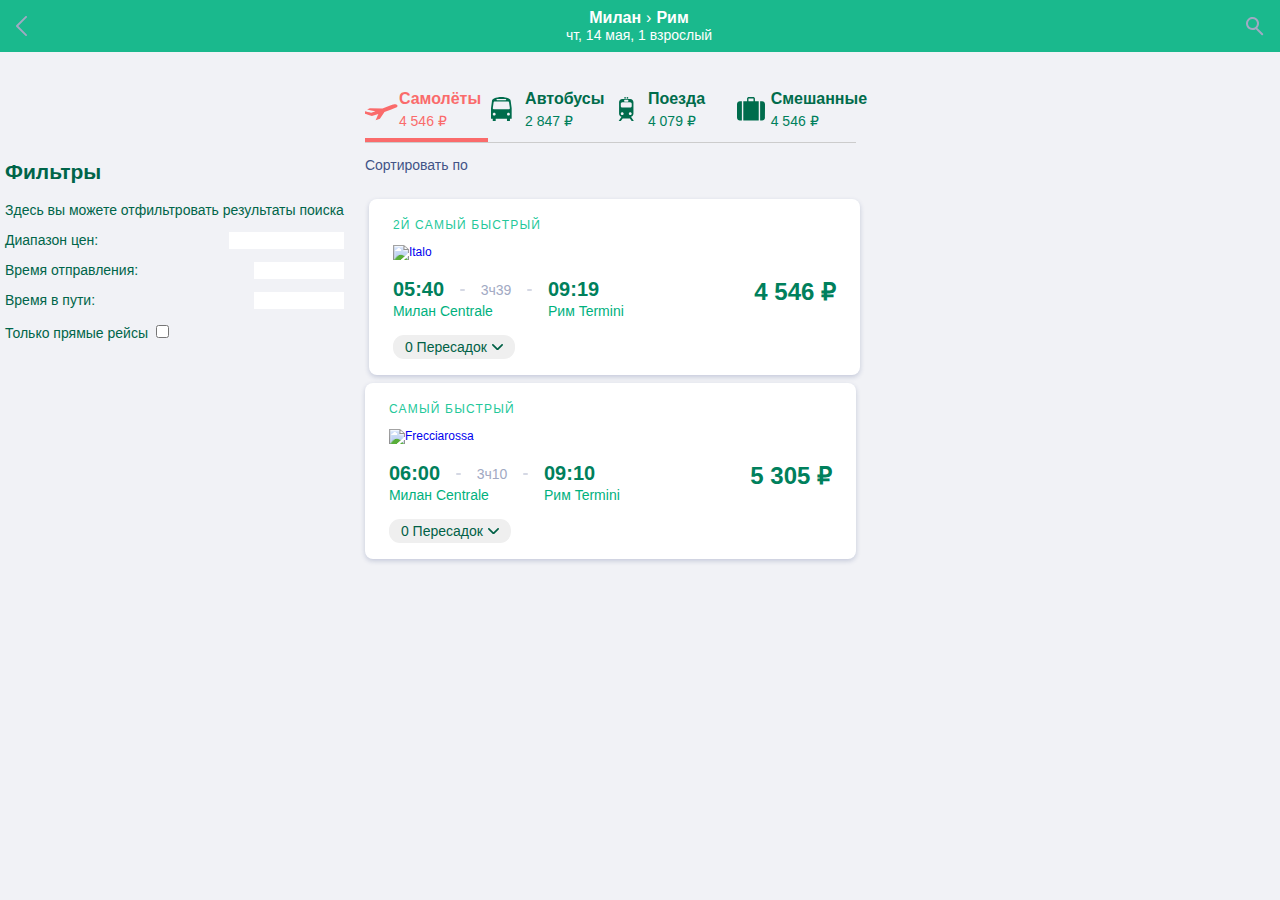
==== commit 6a5a8862: "На странице поиска рабочая карта от Mapbox" ====
--- a/src/main/resources/templates/search/search.html
+++ b/src/main/resources/templates/search/search.html
@@ -29,6 +29,12 @@
             th:src="@{script/jquery-ui.min.js}"></script>
     <script type="text/javascript" src="../../static/script/search_ajax.js"
             th:src="@{script/search_ajax.js}"></script>
+
+    <!-- Карты mapbox CDN -->
+    <script src='https://api.mapbox.com/mapbox-gl-js/v1.10.0/mapbox-gl.js'></script>
+    <link href='https://api.mapbox.com/mapbox-gl-js/v1.10.0/mapbox-gl.css' rel='stylesheet' />
+
+
 
     <link rel="stylesheet" href="../../static/res/cyrillic-font-swap.css" th:href="@{res/cyrillic-font-swap.css}" media="all">
     <link rel="stylesheet" href="../../static/res/jquery-ui.min.css" th:href="@{res/jquery-ui.min.css}">
@@ -77,7 +83,7 @@
                                          <input type="checkbox" id="direct-flights" readonly style="border:0; color:#fa6b6b; font-weight:bold;">
                                      </p>
                                      <!-- Группа чекбоксов модальных маршрутов -->
-                                     <fieldset>
+                                     <fieldset id="multimodal-chkboxes" style="display: none;">
                                          <legend>Параметры мультимодальных перевозок</legend>
                                         <div class="modal-control-group" style="width: 50%; margin: 0 auto">
                                             <div style="height: 5px"></div>
@@ -239,9 +245,7 @@
                             </div>
                             <!-- Карта из правой части Omio-->
                             <aside class="right___3No3t" width="400px">
-                                <div class="map_float">
-                                    <iframe src="https://yandex.ru/map-widget/v1/?um=constructor%3A606967a1b6c4fe82bf4a38978b8a0a3a1d0d7c71c0b6d7f7e66206e5939aa694&amp;source=constructor" width="400px" height="720px" frameborder="0"></iframe>
-                                </div>
+                                <div id="map_float" class="map_float"></div>
                             </aside>
                         </div>
                     </div>
@@ -287,6 +291,88 @@
 <link rel="preload" href="https://cdn-goeuro.com/static_content/web/content/font/gt-walsheim/GT-Walsheim-Pro-Bold.woff2" as="font" type="font/woff2" crossorigin="">
 <link rel="preload" href="https://cdn-goeuro.com/static_content/web/content/font/gt-walsheim/GT-Walsheim-Pro-Bold.woff" as="font" type="font/woff" crossorigin="">
 
+<!-- Mapbox token pk.eyJ1IjoicmFyaXRhIiwiYSI6ImNrOXk0dXM5azAybHAzbHFwZTRtZ2c1ODkifQ.2os3eiRgC265OXyKjihXQw -->
+<script>
+    mapboxgl.accessToken = 'pk.eyJ1IjoicmFyaXRhIiwiYSI6ImNrOXk0dXM5azAybHAzbHFwZTRtZ2c1ODkifQ.2os3eiRgC265OXyKjihXQw';
+    var map = new mapboxgl.Map({
+        container: 'map_float',
+        style: 'mapbox://styles/mapbox/streets-v9',
+        center: [37.617633, 55.755786],
+        zoom: 7
+    });
+
+    var x_markers = [];
+
+    // Так можно ебашить маркеры на карту
+    var marker = new mapboxgl.Marker({'color': '#006c4c'})
+        .setLngLat([37.617633, 55.755786])
+        .addTo(map);
+
+    x_markers.push(marker);
+
+    var x_data = {
+            'type': 'Feature',
+            'properties': {},
+            'geometry': {
+                'type': 'LineString',
+                'coordinates': [[30.3083, 59.806084], [20.586645, 54.882656]]
+            }
+        };
+
+    // Слой для полосок
+    map.on('load', function() {
+
+        map.addSource('route', {
+            'type': 'geojson',
+            'data': x_data
+        });
+
+        map.addLayer({
+            'id': 'route',
+            'type': 'line',
+            'source': 'route',
+            'layout': {
+                'line-join': 'round',
+                'line-cap': 'round'
+            },
+            'paint': {
+                'line-color': '#1ab98d',
+                'line-width': 8
+            }
+        });
+
+    });
+
+    function dbg() { // LED KRR KGD
+        var coords = [[30.3083, 59.806084], [39.139004, 45.034138], [20.586645, 54.882656]];
+
+        // Расставляем метки
+        for (var i = 0; i < x_markers.length; i++) {
+            x_markers[i].remove();
+        }
+        x_markers = [];
+
+        // Очищаем координаты в x_data
+        x_data.geometry.coordinates = [];
+
+        for (var j = 0; j < coords.length; j++) {
+            var marker = new mapboxgl.Marker({'color': '#006c4c'})
+                .setLngLat(coords[j])
+                .addTo(map);
+            x_markers.push(marker);
+
+            x_data.geometry.coordinates.push(coords[j]);
+        }
+
+        map.fitBounds([coords[0], coords[coords.length - 1]], {
+            padding: {top: 50, bottom:50, left: 50, right: 50}
+        });
+
+        map.getSource('route').setData(x_data);
+    }
+
+
+</script>
 
 </body>
 
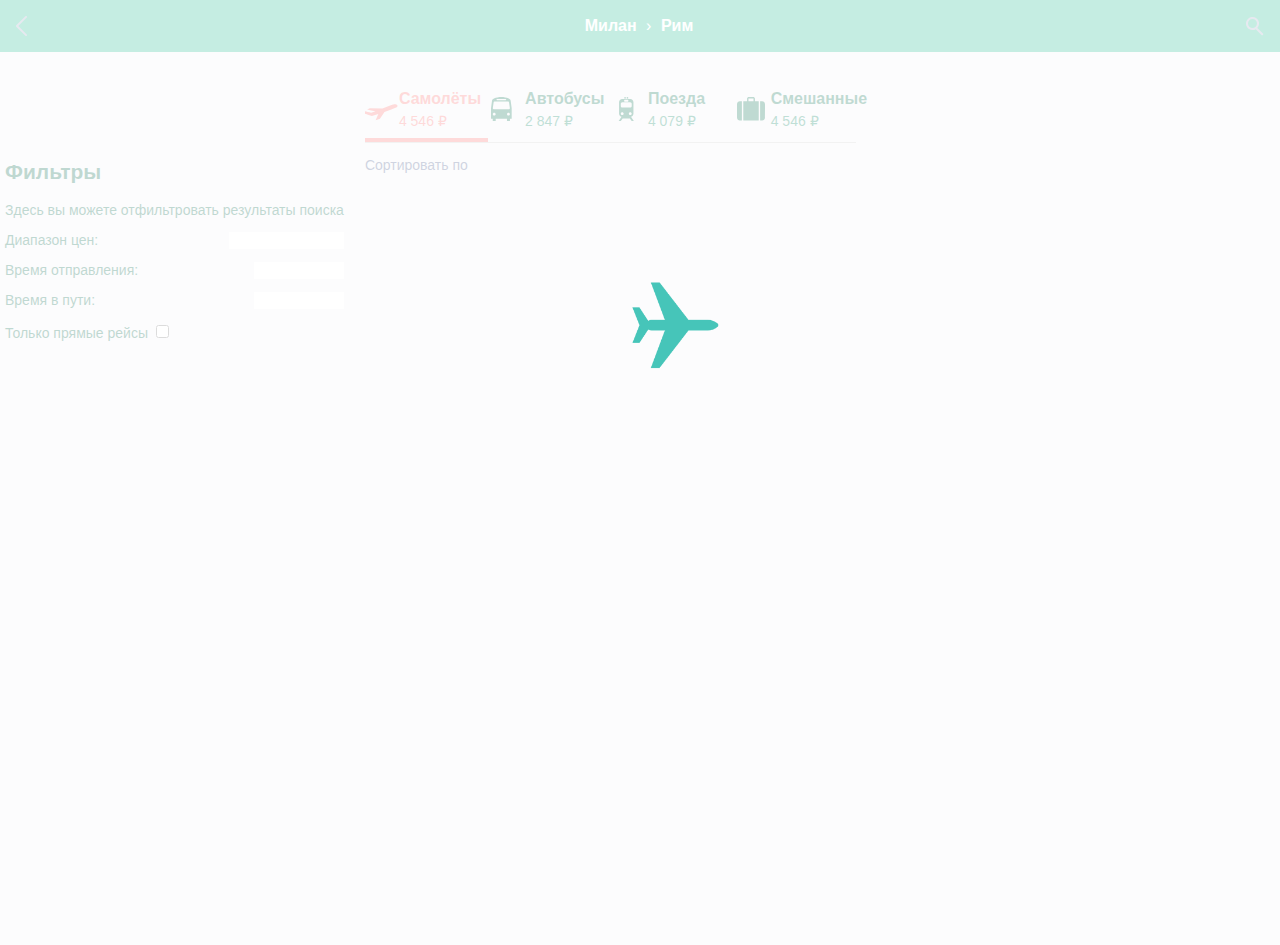
==== commit 3836ef42: "Самолетик на загрузку + обмен данными с мордой" ====
--- a/src/main/resources/templates/search/search.html
+++ b/src/main/resources/templates/search/search.html
@@ -37,6 +37,7 @@
 
 
     <link rel="stylesheet" href="../../static/res/cyrillic-font-swap.css" th:href="@{res/cyrillic-font-swap.css}" media="all">
+    <link rel="stylesheet" href="../../static/res/loading_screen.css" th:href="@{res/loading_screen.css}" media="all">
     <link rel="stylesheet" href="../../static/res/jquery-ui.min.css" th:href="@{res/jquery-ui.min.css}">
     <link href="../../static/res/search/GoEuroVendors-5d3c87.css" th:href="@{res/search/GoEuroVendors-5d3c87.css}" rel="stylesheet">
     <link href="../../static/res/search/vendors-44f439.css" th:href="@{res/search/vendors-44f439.css}" rel="stylesheet">
@@ -46,6 +47,11 @@
 </head>
 
 <body class="variant-wa_mw_sa-ctrl variant-spl_tren-ctrl variant-rc-ctrl variant-rct-ctrl variant-rcw-ctrl variant-rcd-ctrl variant-srp_app-ctrl variant-mls-ctrl variant-price_alert_auth_flow-ctrl variant-cta_bcp_price-ctrl variant-og-ctrl variant-mzn_mau_position-v4 variant-mzn_prog-on variant-rti-ctrl variant-web_push-ctrl variant-pb-ctrl variant-fr-ctrl variant-air_tcp_sr-ctrl variant-air_tcp_baggage-on variant-air_bvf-ctrl variant-air_ds-ctrl variant-air_aci-ctrl variant-air_bsp-ctrl variant-air_rt-ctrl variant-newsletter_leave_popup-ctrl variant-bsp_recommendation_placement-bottom variant-bsp_qr_code-ctrl variant-tcp_enhancements-ctrl variant-hide_service_fee_pdp-ctrl variant-linkTabDurationToCheapestOffer-ctrl variant-r2r_fallback-ctrl variant-ticket_details-ctrl" style="background-color: rgb(241, 242, 246);">
+<!-- Загрузочная заглушка -->
+<div id="coverScreen" class="LockOn">
+    <img class="loading" alt="Загрузка..." src="../../static/img/loading.png" th:src="@{img/loading.png}">
+</div>
+<!-- / Загрузочная заглушка -->
 <div id="mw-root">
     <div>
         <div id="mw">
@@ -159,87 +165,6 @@
                                     </div>
                                     <div class="mobileTicket___tHrMo"></div>
                                     <div style="margin: 0px 16px;"></div>
-                                    <div data-e2e="resultCellWrapper" class="cell___16tDr selected___3K41_">
-                                        <div class="Container_container_98308">
-                                            <a class="link___2H3sm" href="https://www.omio.ru/search-frontend/journey/train/2036590315/ECC2D3235449B4DD59F51D8FC862DC459/-5300340109798400024?locale=ru">
-                                                <div class="slimContainerSection___30GVK">
-                                                    <div class="container___msmDb" data-e2e="resultCell">
-                                                        <div class="indicators___U9uwV">
-                                                            <div class="tripFeatures___2rD-K">
-                                                                <div class="labelsContainer___2fv3m">
-                                                                    <ul class="sortLabels___AFigW">
-                                                                        <li class="labelRecommended___IscZd" data-e2e="resultLabel"><span>2й самый быстрый </span></li>
-                                                                    </ul>
-                                                                </div>
-                                                                <div class="companiesContainer___10R6U">
-                                                                    <div class="logos___L5Uuv">
-                                                                        <div class="logoContainer___1pUKz"><img src="./Omio_files/italo.webp" height="15" alt="Italo" data-e2e="provider" class="sc-AxjAm lmzjeI"></div>
-                                                                    </div>
-                                                                </div>
-                                                            </div>
-                                                        </div>
-                                                        <div class="timesAndStationsContainer___2zGZA"><span class="times___3pG-p"><span class="departureColumn___2FH6w"><span data-e2e="departureTime"><span class="tripTime___1UC_S"><span class="time___1NfGs" data-e2e="time"><span>05:40</span></span>
-                                                                </span>
-                                                                </span><span class="duration___1lrZd" data-e2e="duration"><span class="separator___HwxsU"></span><span>3<span>ч</span>39</span><span class="separator___HwxsU"></span></span>
-                                                                </span><span class="arrivalColumn___2iJcq"><span data-e2e="arrivalTime"><span class="tripTime___1UC_S"><span class="time___1NfGs" data-e2e="time"><span>09:19</span></span>
-                                                                </span>
-                                                                </span>
-                                                                </span>
-                                                                </span>
-                                                            <div class="stations___21org"><span class="station___2Ru5P" data-e2e="departurePosition">Милан Centrale</span><span class="station___2Ru5P" data-e2e="arrivalPosition">Рим Termini</span></div>
-                                                        </div>
-                                                        <div class="stopsContainer___1upkn">
-                                                            <button type="button" class="button___3hiYb" data-e2e="numberOfChanges"><span class="stops___1mrFf"><span>0 пересадок</span></span><span class="icon___dH54l"><svg xmlns="http://www.w3.org/2000/svg" viewBox="0 0 26 15"><path fill="currentColor" fill-rule="evenodd" d="M13 10.2L3.4.6c-.8-.8-2-.8-2.8 0-.8.8-.8 2 0 2.8l11 11c.4.4.9.6 1.4.6.5 0 1-.2 1.4-.6l11-11c.8-.8.8-2 0-2.8-.8-.8-2-.8-2.8 0L13 10.2z"></path></svg></span></button>
-                                                        </div>
-                                                        <div class="tripPriceContainer___2yEXL">
-                                                            <div class="price___1dv6u" data-e2e="priceWithCurrency"><span data-e2e="price"><span>4&nbsp;546&nbsp;₽</span></span><span class="priceClarification___g4HV_"></span></div>
-                                                        </div>
-                                                    </div>
-                                                </div>
-                                            </a>
-                                        </div>
-                                    </div>
-                                    <div data-e2e="resultCellWrapper" class="cell___16tDr">
-                                        <div class="Container_container_98308">
-                                            <a class="link___2H3sm" href="https://www.omio.ru/search-frontend/journey/train/-407704144/ECC2D3235449B4DD59F51D8FC862DC459/-4947159389851508567?locale=ru">
-                                                <div class="slimContainerSection___30GVK">
-                                                    <div class="container___msmDb" data-e2e="resultCell">
-                                                        <div class="indicators___U9uwV">
-                                                            <div class="tripFeatures___2rD-K">
-                                                                <div class="labelsContainer___2fv3m">
-                                                                    <ul class="sortLabels___AFigW">
-                                                                        <li class="labelRecommended___IscZd" data-e2e="resultLabel"><span> самый быстрый </span></li>
-                                                                    </ul>
-                                                                </div>
-                                                                <div class="companiesContainer___10R6U">
-                                                                    <div class="logos___L5Uuv">
-                                                                        <div class="logoContainer___1pUKz"><img src="./Omio_files/frecciarossa.webp" height="15" alt="Frecciarossa" data-e2e="provider" class="sc-AxjAm lmzjeI"></div>
-                                                                    </div>
-                                                                </div>
-                                                            </div>
-                                                            <div class="iconsContainer___3os4q"></div>
-                                                        </div>
-                                                        <div class="timesAndStationsContainer___2zGZA"><span class="times___3pG-p"><span class="departureColumn___2FH6w"><span data-e2e="departureTime"><span class="tripTime___1UC_S"><span class="time___1NfGs" data-e2e="time"><span>06:00</span></span>
-                                                                </span>
-                                                                </span><span class="duration___1lrZd" data-e2e="duration"><span class="separator___HwxsU"></span><span>3<span>ч</span>10</span><span class="separator___HwxsU"></span></span>
-                                                                </span><span class="arrivalColumn___2iJcq"><span data-e2e="arrivalTime"><span class="tripTime___1UC_S"><span class="time___1NfGs" data-e2e="time"><span>09:10</span></span>
-                                                                </span>
-                                                                </span>
-                                                                </span>
-                                                                </span>
-                                                            <div class="stations___21org"><span class="station___2Ru5P" data-e2e="departurePosition">Милан Centrale</span><span class="station___2Ru5P" data-e2e="arrivalPosition">Рим Termini</span></div>
-                                                        </div>
-                                                        <div class="stopsContainer___1upkn">
-                                                            <button type="button" class="button___3hiYb" data-e2e="numberOfChanges"><span class="stops___1mrFf"><span>0 пересадок</span></span><span class="icon___dH54l"><svg xmlns="http://www.w3.org/2000/svg" viewBox="0 0 26 15"><path fill="currentColor" fill-rule="evenodd" d="M13 10.2L3.4.6c-.8-.8-2-.8-2.8 0-.8.8-.8 2 0 2.8l11 11c.4.4.9.6 1.4.6.5 0 1-.2 1.4-.6l11-11c.8-.8.8-2 0-2.8-.8-.8-2-.8-2.8 0L13 10.2z"></path></svg></span></button>
-                                                        </div>
-                                                        <div class="tripPriceContainer___2yEXL">
-                                                            <div class="price___1dv6u" data-e2e="priceWithCurrency"><span data-e2e="price"><span>5&nbsp;305&nbsp;₽</span></span><span class="priceClarification___g4HV_"></span></div>
-                                                        </div>
-                                                    </div>
-                                                </div>
-                                            </a>
-                                        </div>
-                                    </div>
 
                                 </div>
                             </div>
@@ -264,8 +189,13 @@
                                     <div class="HeaderWrapper_Content_4cc17">
                                         <div class="HeaderDetails___3uPM8" role="presentation">
                                             <div class="Content___3Yeln">
-                                                <div data-e2e="headerLocation" class="Location___nFGh5">Милан<span class="ArrivalPlace___IqRde">Рим</span></div>
-                                                <div data-e2e="headerDatesAndPassengers" class="DatesAndPassengers___27HJD"><span data-e2e="headerDates"><span>чт, 14 мая</span></span>, <span>1 взрослый</span></div>
+                                                <div data-e2e="headerLocation" class="Location___nFGh5">
+                                                    <span th:text="${src}">Милан</span>
+                                                    <span class="ArrivalPlace___IqRde" th:text="${dst}">
+                                                        Рим
+                                                    </span>
+                                                </div>
+                                                <div data-e2e="headerDatesAndPassengers" class="DatesAndPassengers___27HJD"><span th:text="${statusString}"></span></div>
                                             </div>
                                         </div>
                                     </div>
@@ -315,7 +245,7 @@
             'properties': {},
             'geometry': {
                 'type': 'LineString',
-                'coordinates': [[30.3083, 59.806084], [20.586645, 54.882656]]
+                'coordinates': [ [30.3083, 59.806084], [20.586645, 54.882656] ]
             }
         };
 
@@ -344,7 +274,7 @@
     });
 
     function dbg() { // LED KRR KGD
-        var coords = [[30.3083, 59.806084], [39.139004, 45.034138], [20.586645, 54.882656]];
+        var coords = [ [30.3083, 59.806084], [39.139004, 45.034138], [20.586645, 54.882656] ];
 
         // Расставляем метки
         for (var i = 0; i < x_markers.length; i++) {
@@ -364,7 +294,7 @@
             x_data.geometry.coordinates.push(coords[j]);
         }
 
-        map.fitBounds([coords[0], coords[coords.length - 1]], {
+        map.fitBounds( [coords[0], coords[coords.length - 1] ], {
             padding: {top: 50, bottom:50, left: 50, right: 50}
         });
 
@@ -374,6 +304,40 @@
 
 </script>
 
+<!-- скрипт обмена -->
+<script>
+    const req = {
+        "countryCode": "[[${searchParams.countryCode}]]",
+        "currencyCode": "[[${searchParams.currencyCode}]]",
+        "locale": "[[${searchParams.locale}]]",
+        "originCode": "[[${searchParams.originCode}]]",
+        "destinationCode": "[[${searchParams.destinationCode}]]",
+        "outboundDateFrom": "[[${searchParams.outboundDateFrom}]]",
+        "outboundDateTo": "[[${searchParams.outboundDateTo}]]",
+        "adultsCount": [[${searchParams.adultsCount}]],
+        "childrenCount": [[${searchParams.childrenCount}]],
+        "infantsCount": [[${searchParams.infantsCount}]],
+        "typesAllowed": [
+            "AIRCRAFT",
+            "BUS",
+            "TRAIN"
+        ]
+    };
+    console.dir(req);
+
+    function dbg_request_to_pathfinder() {
+        var saveData = $.ajax({
+            type: 'POST',
+            url: "http://localhost:3333/paths_for",
+            data: JSON.stringify(req),
+            contentType:"application/json; charset=utf-8",
+            dataType:"json",
+            success: function(resultData) { console.dir(resultData); }
+        });
+        saveData.error(function() { alert("Something went wrong"); });
+    }
+</script>
+
 </body>
 
 </html>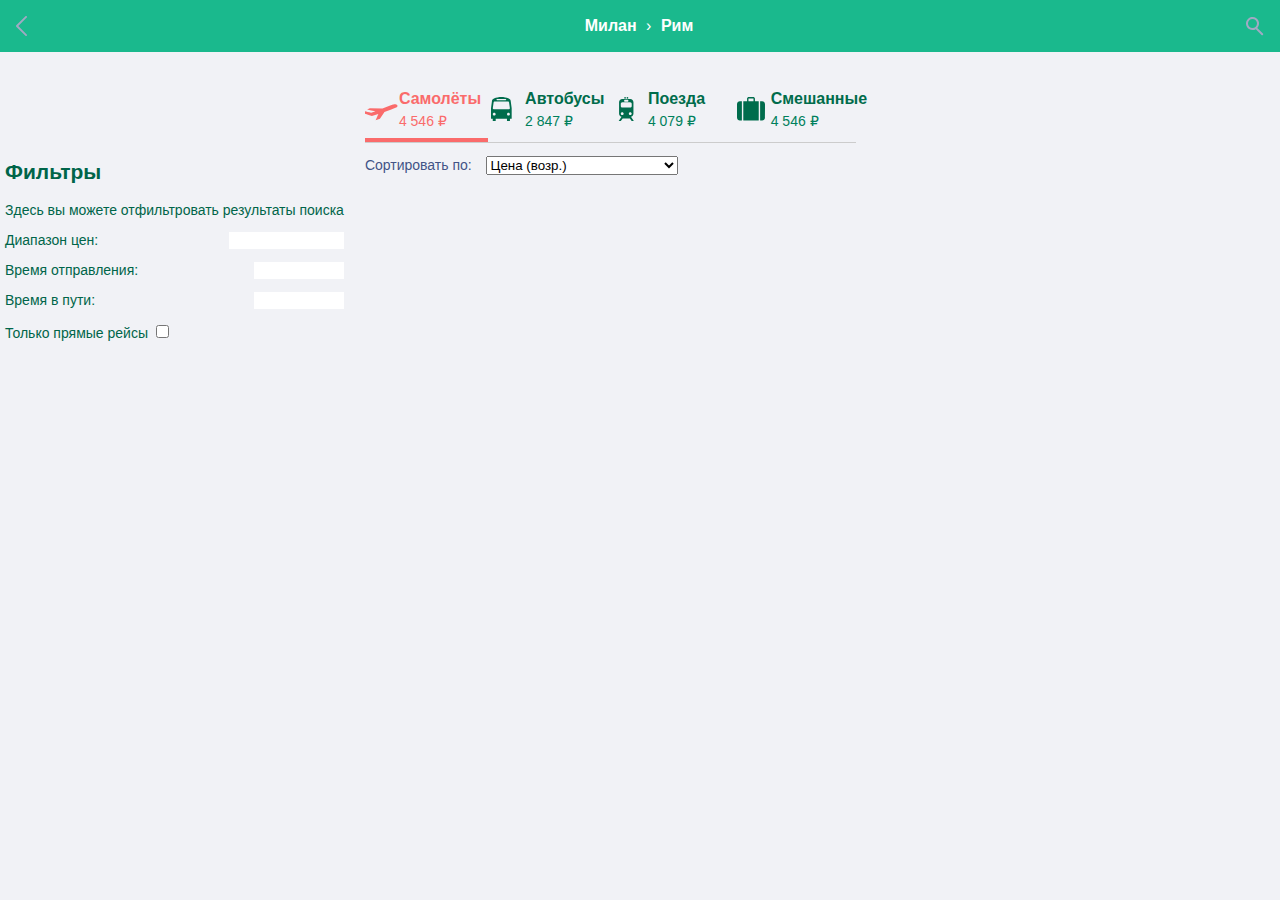
==== commit 26cef320: "Правильная модель данных с бэкэнда" ====
--- a/src/main/resources/templates/search/search.html
+++ b/src/main/resources/templates/search/search.html
@@ -50,6 +50,7 @@
 <!-- Загрузочная заглушка -->
 <div id="coverScreen" class="LockOn">
     <img class="loading" alt="Загрузка..." src="../../static/img/loading.png" th:src="@{img/loading.png}">
+    <span style="left: calc(50% - 67px); top: calc(50% - 10px); position: absolute; color: #00b17e">Идёт загрузка...</span>
 </div>
 <!-- / Загрузочная заглушка -->
 <div id="mw-root">
@@ -160,7 +161,15 @@
                                     </ul>
                                     <div class="sortPanel___3Hh1K">
                                         <div>
-                                            <div class="sortLabel___3bpIJ"><span>Сортировать по</span></div>
+                                            <div class="sortLabel___3bpIJ">
+                                                <label for="sort_by" style="margin-right: 10px">Сортировать по:</label>
+                                                <select id="sort_by">
+                                                    <option value="price_asc">Цена (возр.)</option>
+                                                    <option value="price_desc">Цена (убыв.)</option>
+                                                    <option value="duration_asc">Продолжительность (возр.)</option>
+                                                    <option value="duration_desc">Проолжительность (убыв.)</option>
+                                                </select>
+                                            </div>
                                         </div>
                                     </div>
                                     <div class="mobileTicket___tHrMo"></div>
@@ -326,15 +335,31 @@
     console.dir(req);
 
     function dbg_request_to_pathfinder() {
+        // Окно загрузки
+        $(".LockOn").css({
+            "display": "block"
+        });
+
         var saveData = $.ajax({
             type: 'POST',
             url: "http://localhost:3333/paths_for",
             data: JSON.stringify(req),
             contentType:"application/json; charset=utf-8",
             dataType:"json",
-            success: function(resultData) { console.dir(resultData); }
-        });
-        saveData.error(function() { alert("Something went wrong"); });
+            success: function(resultData) {
+                $(".LockOn").css({
+                    "display": "none"
+                });
+                setUpSearchResults(resultData);
+                },
+            error: function() {
+                alert("При загрузке данных с сервера произошла ошибка");
+                $(".LockOn").css({
+                    "display": "none"
+                });
+            }
+        });
+
     }
 </script>
 
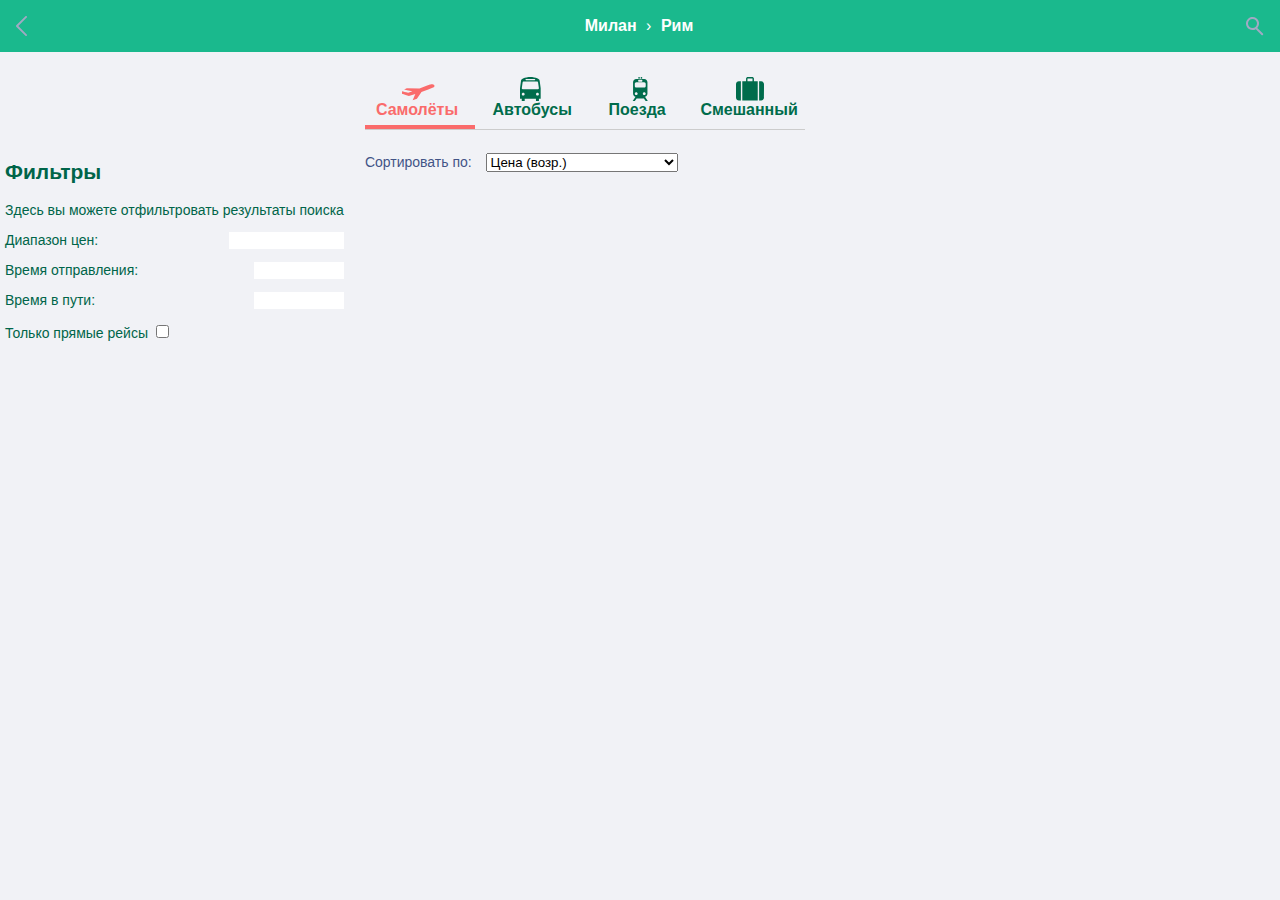
==== commit a0b42cad: "Правильная модель данных с бекенда v2" ====
--- a/src/main/resources/templates/search/search.html
+++ b/src/main/resources/templates/search/search.html
@@ -108,55 +108,42 @@
                             <div role="main" class="left___2XsEr">
                                 <div role="main" class="left">
                                     <ul data-selected-tab="train" data-e2e="tabsPanel" class="tabs___38X9J">
-                                        <li class="flightTab menu-tab menu-tab-active">
-                                            <div class="tab___2Xr85" role="button" tabindex="-1" style="min-width: 25%;">
-                                                <div class="tabIcon___9iujF">
+                                        <li class="flightTab menu-tab menu-tab-active" style="min-width: 110px; margin-bottom: 10px">
+                                                <div class="tabIcon___9iujF" style="margin-left: auto;margin-right: auto;width: 36px;">
                                                     <svg viewBox="10 -20 184 66" xmlns="http://www.w3.org/2000/svg">
                                                         <path d="M 15.71 14.17 L 23.34 10.97 L 58.01 11.46 L 81.03 2.52 L 81.03 2.52 C 82.58 1.87 83.95 1.4 85.19 1.04 C 86.44 0.68 87.02 0.48 88.46 0.38 C 89.88 0.25 92.06 0 93.72 0.28 C 95.33 0.5 97.3 1.01 98.21 1.93 C 99.12 2.89 100 4.42 99.04 5.87 C 98.01 7.25 98.13 7.75 92.19 10.29 C 86.19 12.83 76.83 16.31 63.56 20.97 L 63.56 20.97 L 51.04 39.53 L 39.22 44 L 46.66 26.9 L 28.91 32.34 L 28.91 32.34 C 22.49 30.54 17.15 28.75 12.57 26.99 C 7.98 25.19 3.41 23.22 1.69 21.74 C 0 20.27 1.4 18.8 2.45 18.25 C 3.5 17.7 3.76 17.59 7.9 18.46 C 12.06 19.29 18.35 20.91 27.09 23.31 L 27.09 23.31 L 38.64 19.42 L 38.64 19.42 C 30.99 17.69 23.35 15.93 15.71 14.17 L 15.71 14.1 7 Z" fill="currentColor" fill-rule="evenodd"></path>
                                                     </svg>
                                                 </div>
-                                                <div class="travelModeName___HuG32"><span>Самолёты</span></div>
-                                                <div class="price___183db" data-e2e="minPrice"><span>4&nbsp;546&nbsp;₽</span></div>
-                                            </div>
+                                                <div class="travelModeName___HuG32" style="margin-left: auto;margin-right: auto;width: 80%;"><span>Самолёты</span></div>
                                         </li>
-                                        <li class="busTab menu-tab" style="min-width: 25%;">
-                                            <div class="tab___2Xr85" role="button" tabindex="-1">
-                                                <div class="tabIcon___9iujF">
+                                        <li class="busTab menu-tab" style="min-width: 110px; margin-bottom: 10px">
+                                                <div class="tabIcon___9iujF" style="margin-left: auto;margin-right: auto; width: 20px;">
                                                     <svg viewBox="0 0 124 94" xmlns="http://www.w3.org/2000/svg">
                                                         <path d="M 77.06 14.49 C 75.97 9.06 72.47 6.9 67.2 4.76 C 62.05 2.63 49.66 0.08 40.5 0.01 C 31.32 0.09 18.93 2.63 13.74 4.76 C 8.51 6.91 5 9.07 3.93 14.49 L 0 44.39 L 0 85.65 L 6.79 85.65 L 6.79 92.09 C 6.76 100 18.45 100 18.46 92.09 L 18.46 85.65 L 40.04 85.65 L 40.09 85.65 L 62.54 85.65 L 62.54 92.09 C 62.53 100 74.22 100 74.21 92.09 L 74.21 85.65 L 81 85.65 L 81 44.39 L 77.06 14.49 Z M 23.82 7.57 L 40.09 7.57 L 57.17 7.57 C 60.44 7.56 60.44 12.43 57.17 12.44 L 40.03 12.44 L 23.82 12.44 C 20.54 12.42 20.54 7.56 23.82 7.57 Z M 12.59 72.74 C 9.51 72.73 7 70.25 7 67.17 C 7 64.13 9.51 61.66 12.59 61.66 C 15.71 61.66 18.22 64.13 18.23 67.17 C 18.22 70.24 15.71 72.72 12.59 72.74 Z M 40.09 47.54 L 10.34 47.54 C 7.45 47.57 6.83 45.5 7.12 43.43 L 10.19 21.69 C 10.61 19.07 11.52 17.33 15 17.31 L 40.03 17.31 L 65.99 17.31 C 69.46 17.33 70.37 19.07 70.8 21.69 L 73.87 43.43 C 74.14 45.5 73.52 47.57 70.64 47.54 L 40.09 47.54 Z M 68.34 72.74 C 65.26 72.73 62.75 70.25 62.75 67.17 C 62.75 64.13 65.26 61.66 68.34 61.66 C 71.46 61.66 73.97 64.13 73.98 67.17 C 73.97 70.24 71.46 72.72 68.34 72.74 Z" fill="currentColor" fill-rule="evenodd"></path>
                                                     </svg>
                                                 </div>
-                                                <div class="travelModeName___HuG32"><span>Автобусы</span></div>
-                                                <div class="price___183db" data-e2e="minPrice"><span>2&nbsp;847&nbsp;₽</span></div>
-                                            </div>
+                                                <div class="travelModeName___HuG32" style="margin-left: auto;margin-right: auto;width: 68%;"><span>Автобусы</span></div>
                                         </li>
                                         <!-- Полоска активности -->
-                                        <div class="line___1F-Hx" style="width: 25%;">
+                                        <div class="line___1F-Hx">
                                             <hr>
                                         </div>
-                                        <li class="trainTab menu-tab" style="min-width: 25%;">
-                                            <div class="tab___2Xr85" role="button" tabindex="-1">
-                                                <div class="tabIcon___9iujF">
+                                        <li class="trainTab menu-tab" style="min-width: 110px; margin-bottom: 10px">
+                                                <div class="tabIcon___9iujF" style="margin-left: auto;margin-right: auto;width: 24px;">
                                                     <svg viewBox="-15 0 124 94" xmlns="http://www.w3.org/2000/svg">
                                                         <path d="M 28.35 6.98 C 26.44 6.97 24.87 5.41 24.87 3.5 C 24.87 1.57 26.44 0 28.35 0.02 C 30.29 0 31.86 1.56 31.84 3.49 C 31.86 5.41 30.29 6.97 28.35 6.98 L 28.35 6.98 Z M 37.65 6.98 C 39.57 6.97 41.13 5.41 41.13 3.5 C 41.13 1.57 39.56 0.01 37.65 0.03 C 35.71 0.01 34.14 1.57 34.16 3.5 C 34.15 5.41 35.71 6.97 37.65 6.98 L 37.65 6.98 Z M 51.5 77.29 C 56.34 76.49 61.16 71.45 61.15 65.31 L 61.15 20.43 C 61.16 14.1 55.81 8.28 48.56 8.29 L 33.05 8.29 L 17.49 8.29 C 10.2 8.28 4.85 14.1 4.86 20.43 L 4.86 65.31 C 4.85 71.46 9.67 76.49 14.51 77.29 L 0 99 L 8.39 99 L 18.75 83.78 L 33 83.78 L 47.25 83.78 L 57.66 99 L 66 99 L 51.5 77.29 Z M 24.82 12.92 C 24.82 11.79 25.78 10.87 26.88 10.85 L 33 10.85 L 39.12 10.85 C 40.23 10.87 41.19 11.79 41.19 12.92 L 41.19 16.45 C 41.19 17.56 40.28 18.51 39.12 18.51 L 33 18.51 L 26.88 18.51 C 25.72 18.51 24.82 17.56 24.82 16.45 L 24.82 12.92 Z M 17.18 70.74 C 14.14 70.72 11.67 68.26 11.67 65.2 C 11.66 62.17 14.14 59.7 17.18 59.71 C 20.25 59.69 22.72 62.16 22.74 65.2 C 22.73 68.26 20.25 70.72 17.18 70.74 Z M 17.89 41.58 C 14.4 41.56 11.56 39.18 11.57 35.28 L 11.57 27.22 C 11.59 23.85 13.77 20.93 17.89 20.92 L 33 20.92 L 48.11 20.92 C 52.24 20.93 54.41 23.85 54.43 27.22 L 54.43 35.28 C 54.44 39.18 51.6 41.56 48.11 41.58 L 33 41.58 L 17.89 41.58 Z M 43.16 65.2 C 43.15 62.17 45.62 59.7 48.66 59.71 C 51.73 59.69 54.2 62.16 54.22 65.2 C 54.2 68.25 51.73 70.72 48.66 70.74 C 45.62 70.72 43.15 68.26 43.16 65.2 Z" fill="currentColor" fill-rule="evenodd"></path>
                                                     </svg>
                                                 </div>
-                                                <div class="travelModeName___HuG32"><span>Поезда</span></div>
-                                                <div class="price___183db" data-e2e="minPrice"><span>4&nbsp;079&nbsp;₽</span></div>
-                                            </div>
+                                                <div class="travelModeName___HuG32" style="margin-left: auto;margin-right: auto;width: 57%;"><span>Поезда</span></div>
                                         </li>
 
-                                        <li class="compoundTab menu-tab" style="min-width: 25%;">
-                                            <div class="tab___2Xr85" role="button" tabindex="-1">
-                                                <div class="tabIcon___9iujF">
+                                        <li class="compoundTab menu-tab" style="min-width: 110px; margin-bottom: 10px">
+                                                <div class="tabIcon___9iujF"  style="margin-left: auto;margin-right: auto;width: 28px;">
                                                     <svg viewBox="0 0 124 84" xmlns="http://www.w3.org/2000/svg">
                                                         <path d="M 17.12 81.87 L 9.88 81.87 C 4.85 81.87 0 78.14 0 71.66 C 0 71.66 0 25.37 0 25.24 C 0 19.5 4.74 15.15 9.88 15.14 L 17.12 15.14 L 17.12 81.87 L 17.12 81.87 Z M 62.75 15.25 L 62.75 5.67 C 62.78 2.21 59.74 0 56.06 0.03 C 56.06 0.03 41.94 0 42 0.03 C 38.33 0 35.25 2.21 35.25 5.67 L 35.25 15.26 L 22.03 15.26 L 22.03 82 L 76.08 82 L 76.08 15.25 L 62.75 15.25 Z M 57.78 15.25 L 40.1 15.25 L 40.1 5.38 L 57.78 5.38 L 57.78 15.25 Z M 80.92 81.87 L 88.17 81.87 C 93.15 81.86 98 78.14 97.99 71.66 C 97.99 71.66 98 25.37 97.99 25.24 C 98 19.5 93.27 15.15 88.17 15.14 L 80.92 15.14 L 80.92 81.87 L 80.92 81.87 Z" fill="currentColor" fill-rule="evenodd"></path>
                                                     </svg>
                                                 </div>
-                                                <div class="travelModeName___HuG32"><span>Смешанные</span></div>
-                                                <div class="price___183db" data-e2e="minPrice"><span>4&nbsp;546&nbsp;₽</span></div>
-
-                                            </div>
+                                                <div class="travelModeName___HuG32" style="margin-left: auto;margin-right: auto;width: 90%;"><span>Смешанный</span></div>
                                         </li>
                                     </ul>
                                     <div class="sortPanel___3Hh1K">
@@ -282,8 +269,12 @@
 
     });
 
-    function dbg() { // LED KRR KGD
-        var coords = [ [30.3083, 59.806084], [39.139004, 45.034138], [20.586645, 54.882656] ];
+    /**
+     * Обновить вьюху карты
+     * @param coords координаты маршрута в порядке следования в виде [long, lat]
+     */
+    function updateMap(coords) { // LED KRR KGD
+        /* var coords = [ [30.3083, 59.806084], [39.139004, 45.034138], [20.586645, 54.882656] ]; */
 
         // Расставляем метки
         for (var i = 0; i < x_markers.length; i++) {
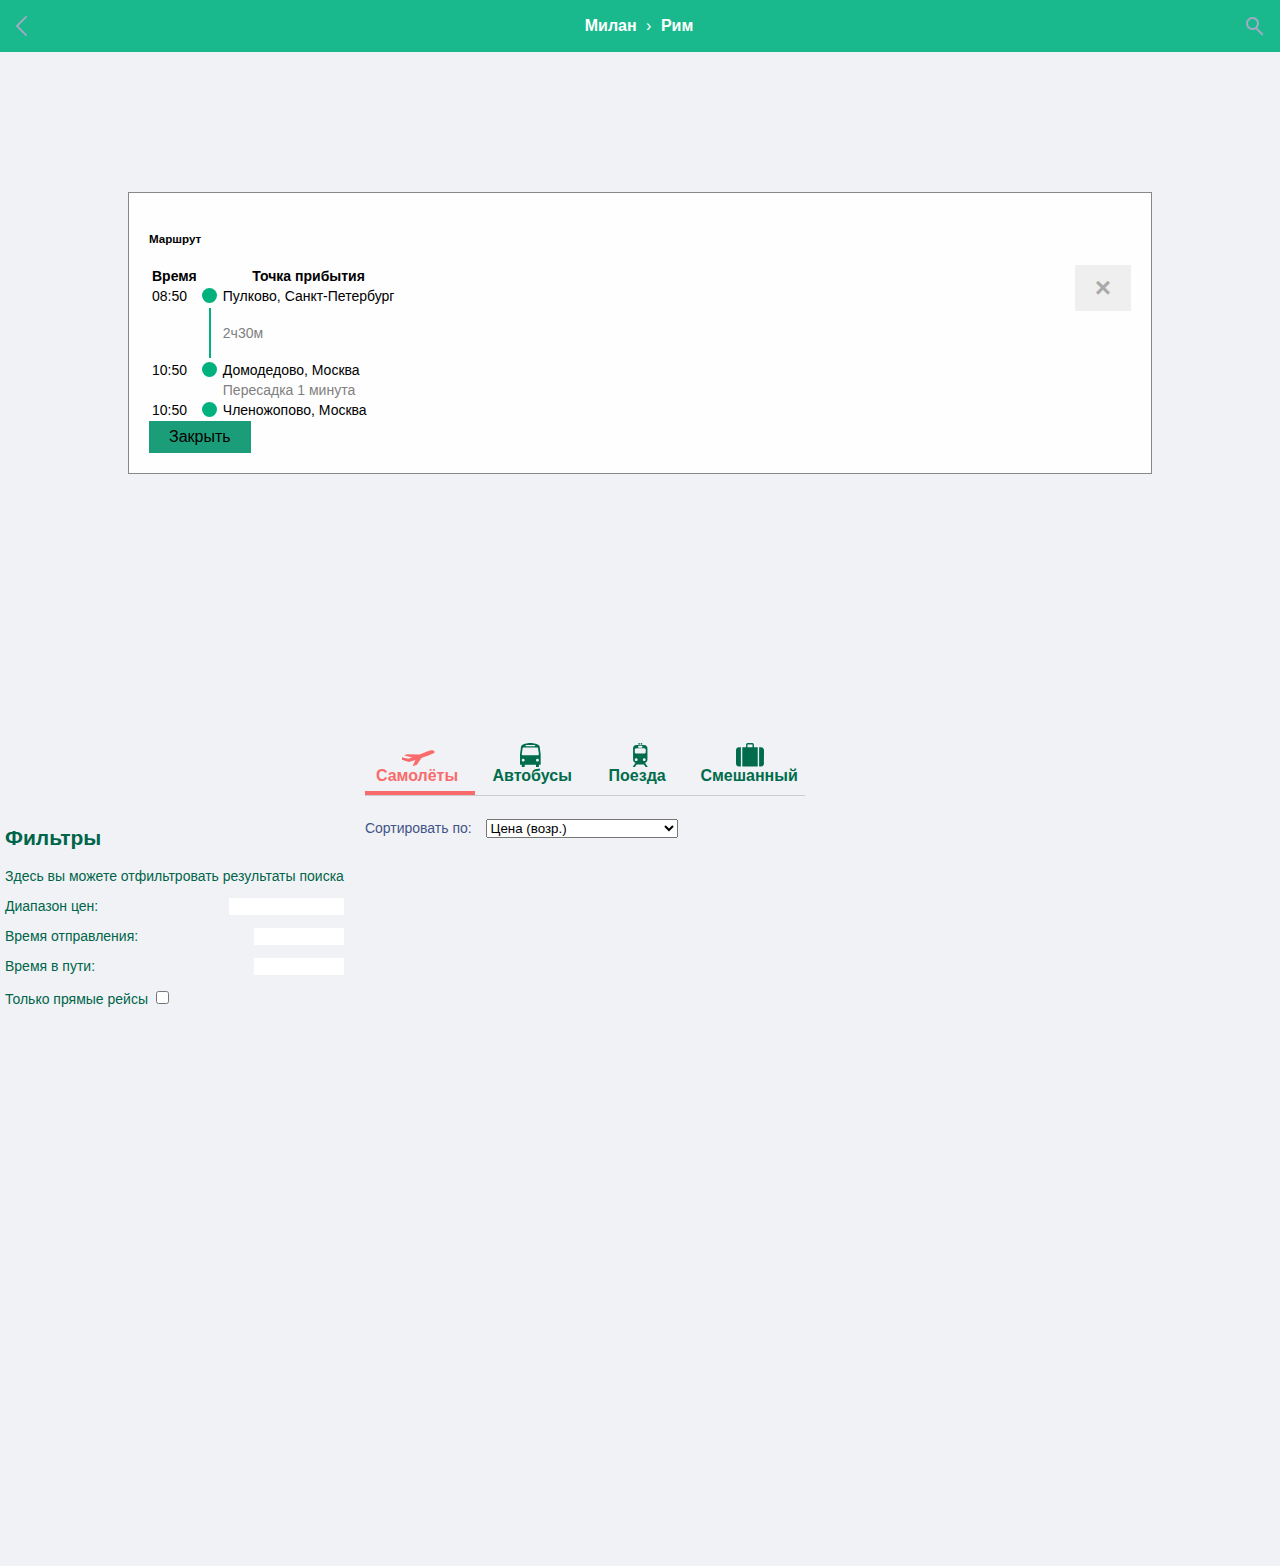
==== commit 7600c7dc: "Окно просмотра пересадок + улучшения вида для мобильных" ====
--- a/src/main/resources/templates/search/search.html
+++ b/src/main/resources/templates/search/search.html
@@ -34,7 +34,10 @@
     <script src='https://api.mapbox.com/mapbox-gl-js/v1.10.0/mapbox-gl.js'></script>
     <link href='https://api.mapbox.com/mapbox-gl-js/v1.10.0/mapbox-gl.css' rel='stylesheet' />
 
-
+    <!-- Bootstrap and dependencies CDN -->
+    <link rel="stylesheet" href="https://stackpath.bootstrapcdn.com/bootstrap/4.5.0/css/bootstrap.min.css" integrity="sha384-9aIt2nRpC12Uk9gS9baDl411NQApFmC26EwAOH8WgZl5MYYxFfc+NcPb1dKGj7Sk" crossorigin="anonymous">
+    <script src="https://stackpath.bootstrapcdn.com/bootstrap/4.5.0/js/bootstrap.min.js" integrity="sha384-OgVRvuATP1z7JjHLkuOU7Xw704+h835Lr+6QL9UvYjZE3Ipu6Tp75j7Bh/kR0JKI" crossorigin="anonymous"></script>
+    <script src="https://cdn.jsdelivr.net/npm/popper.js@1.16.0/dist/umd/popper.min.js" integrity="sha384-Q6E9RHvbIyZFJoft+2mJbHaEWldlvI9IOYy5n3zV9zzTtmI3UksdQRVvoxMfooAo" crossorigin="anonymous"></script>
 
     <link rel="stylesheet" href="../../static/res/cyrillic-font-swap.css" th:href="@{res/cyrillic-font-swap.css}" media="all">
     <link rel="stylesheet" href="../../static/res/loading_screen.css" th:href="@{res/loading_screen.css}" media="all">
@@ -51,8 +54,64 @@
 <div id="coverScreen" class="LockOn">
     <img class="loading" alt="Загрузка..." src="../../static/img/loading.png" th:src="@{img/loading.png}">
     <span style="left: calc(50% - 67px); top: calc(50% - 10px); position: absolute; color: #00b17e">Идёт загрузка...</span>
+
 </div>
 <!-- / Загрузочная заглушка -->
+
+<!-- Модальное окно Bootstrap -->
+
+<!-- Modal -->
+<div class="modal fade" id="exampleModalCenter" tabindex="-1" role="dialog" aria-labelledby="exampleModalCenterTitle" aria-hidden="true">
+    <div class="modal-dialog modal-dialog-centered" role="document">
+        <div class="modal-content">
+            <div class="modal-header">
+                <h5 class="modal-title" id="exampleModalLongTitle">Маршрут</h5>
+                <button type="button" class="close" data-dismiss="modal" aria-label="Close">
+                    <span aria-hidden="true">&times;</span>
+                </button>
+            </div>
+            <div class="modal-body">
+                <table id="itin-table">
+                    <tr>
+                        <th>Время</th>
+                        <th style="width: 20px"></th>
+                        <th>Точка прибытия</th>
+                    </tr>
+                    <tr class="added">
+                        <td>08:50</td>
+                        <td><div class="dot"></div></td>
+                        <td>Пулково, Санкт-Петербург</td>
+                    </tr>
+                    <tr class="added">
+                        <td></td>
+                        <td><div class="stripe"></div></td>
+                        <td style="color: gray">2ч30м</td>
+                    </tr>
+                    <tr class="added">
+                        <td>10:50</td>
+                        <td><div class="dot"></div></td>
+                        <td>Домодедово, Москва</td>
+                    </tr>
+                    <tr class="added">
+                        <td></td>
+                        <td></td>
+                        <td style="color: gray">Пересадка 1 минута</td>
+                    </tr>
+                    <tr class="added">
+                        <td>10:50</td>
+                        <td><div class="dot"></div></td>
+                        <td>Членожопово, Москва</td>
+                    </tr>
+                </table>
+            </div>
+            <div class="modal-footer">
+                <button type="button" class="btn btn-primary" data-dismiss="modal" style="background-color: #1c9d79; border-color: #1ab98d">Закрыть</button>
+            </div>
+        </div>
+    </div>
+</div>
+<!-- / Модальное окно Bootstrap -->
+
 <div id="mw-root">
     <div>
         <div id="mw">
@@ -108,7 +167,7 @@
                             <div role="main" class="left___2XsEr">
                                 <div role="main" class="left">
                                     <ul data-selected-tab="train" data-e2e="tabsPanel" class="tabs___38X9J">
-                                        <li class="flightTab menu-tab menu-tab-active" style="min-width: 110px; margin-bottom: 10px">
+                                        <li class="flightTab menu-tab menu-tab-active">
                                                 <div class="tabIcon___9iujF" style="margin-left: auto;margin-right: auto;width: 36px;">
                                                     <svg viewBox="10 -20 184 66" xmlns="http://www.w3.org/2000/svg">
                                                         <path d="M 15.71 14.17 L 23.34 10.97 L 58.01 11.46 L 81.03 2.52 L 81.03 2.52 C 82.58 1.87 83.95 1.4 85.19 1.04 C 86.44 0.68 87.02 0.48 88.46 0.38 C 89.88 0.25 92.06 0 93.72 0.28 C 95.33 0.5 97.3 1.01 98.21 1.93 C 99.12 2.89 100 4.42 99.04 5.87 C 98.01 7.25 98.13 7.75 92.19 10.29 C 86.19 12.83 76.83 16.31 63.56 20.97 L 63.56 20.97 L 51.04 39.53 L 39.22 44 L 46.66 26.9 L 28.91 32.34 L 28.91 32.34 C 22.49 30.54 17.15 28.75 12.57 26.99 C 7.98 25.19 3.41 23.22 1.69 21.74 C 0 20.27 1.4 18.8 2.45 18.25 C 3.5 17.7 3.76 17.59 7.9 18.46 C 12.06 19.29 18.35 20.91 27.09 23.31 L 27.09 23.31 L 38.64 19.42 L 38.64 19.42 C 30.99 17.69 23.35 15.93 15.71 14.17 L 15.71 14.1 7 Z" fill="currentColor" fill-rule="evenodd"></path>
@@ -116,7 +175,7 @@
                                                 </div>
                                                 <div class="travelModeName___HuG32" style="margin-left: auto;margin-right: auto;width: 80%;"><span>Самолёты</span></div>
                                         </li>
-                                        <li class="busTab menu-tab" style="min-width: 110px; margin-bottom: 10px">
+                                        <li class="busTab menu-tab">
                                                 <div class="tabIcon___9iujF" style="margin-left: auto;margin-right: auto; width: 20px;">
                                                     <svg viewBox="0 0 124 94" xmlns="http://www.w3.org/2000/svg">
                                                         <path d="M 77.06 14.49 C 75.97 9.06 72.47 6.9 67.2 4.76 C 62.05 2.63 49.66 0.08 40.5 0.01 C 31.32 0.09 18.93 2.63 13.74 4.76 C 8.51 6.91 5 9.07 3.93 14.49 L 0 44.39 L 0 85.65 L 6.79 85.65 L 6.79 92.09 C 6.76 100 18.45 100 18.46 92.09 L 18.46 85.65 L 40.04 85.65 L 40.09 85.65 L 62.54 85.65 L 62.54 92.09 C 62.53 100 74.22 100 74.21 92.09 L 74.21 85.65 L 81 85.65 L 81 44.39 L 77.06 14.49 Z M 23.82 7.57 L 40.09 7.57 L 57.17 7.57 C 60.44 7.56 60.44 12.43 57.17 12.44 L 40.03 12.44 L 23.82 12.44 C 20.54 12.42 20.54 7.56 23.82 7.57 Z M 12.59 72.74 C 9.51 72.73 7 70.25 7 67.17 C 7 64.13 9.51 61.66 12.59 61.66 C 15.71 61.66 18.22 64.13 18.23 67.17 C 18.22 70.24 15.71 72.72 12.59 72.74 Z M 40.09 47.54 L 10.34 47.54 C 7.45 47.57 6.83 45.5 7.12 43.43 L 10.19 21.69 C 10.61 19.07 11.52 17.33 15 17.31 L 40.03 17.31 L 65.99 17.31 C 69.46 17.33 70.37 19.07 70.8 21.69 L 73.87 43.43 C 74.14 45.5 73.52 47.57 70.64 47.54 L 40.09 47.54 Z M 68.34 72.74 C 65.26 72.73 62.75 70.25 62.75 67.17 C 62.75 64.13 65.26 61.66 68.34 61.66 C 71.46 61.66 73.97 64.13 73.98 67.17 C 73.97 70.24 71.46 72.72 68.34 72.74 Z" fill="currentColor" fill-rule="evenodd"></path>
@@ -128,7 +187,7 @@
                                         <div class="line___1F-Hx">
                                             <hr>
                                         </div>
-                                        <li class="trainTab menu-tab" style="min-width: 110px; margin-bottom: 10px">
+                                        <li class="trainTab menu-tab">
                                                 <div class="tabIcon___9iujF" style="margin-left: auto;margin-right: auto;width: 24px;">
                                                     <svg viewBox="-15 0 124 94" xmlns="http://www.w3.org/2000/svg">
                                                         <path d="M 28.35 6.98 C 26.44 6.97 24.87 5.41 24.87 3.5 C 24.87 1.57 26.44 0 28.35 0.02 C 30.29 0 31.86 1.56 31.84 3.49 C 31.86 5.41 30.29 6.97 28.35 6.98 L 28.35 6.98 Z M 37.65 6.98 C 39.57 6.97 41.13 5.41 41.13 3.5 C 41.13 1.57 39.56 0.01 37.65 0.03 C 35.71 0.01 34.14 1.57 34.16 3.5 C 34.15 5.41 35.71 6.97 37.65 6.98 L 37.65 6.98 Z M 51.5 77.29 C 56.34 76.49 61.16 71.45 61.15 65.31 L 61.15 20.43 C 61.16 14.1 55.81 8.28 48.56 8.29 L 33.05 8.29 L 17.49 8.29 C 10.2 8.28 4.85 14.1 4.86 20.43 L 4.86 65.31 C 4.85 71.46 9.67 76.49 14.51 77.29 L 0 99 L 8.39 99 L 18.75 83.78 L 33 83.78 L 47.25 83.78 L 57.66 99 L 66 99 L 51.5 77.29 Z M 24.82 12.92 C 24.82 11.79 25.78 10.87 26.88 10.85 L 33 10.85 L 39.12 10.85 C 40.23 10.87 41.19 11.79 41.19 12.92 L 41.19 16.45 C 41.19 17.56 40.28 18.51 39.12 18.51 L 33 18.51 L 26.88 18.51 C 25.72 18.51 24.82 17.56 24.82 16.45 L 24.82 12.92 Z M 17.18 70.74 C 14.14 70.72 11.67 68.26 11.67 65.2 C 11.66 62.17 14.14 59.7 17.18 59.71 C 20.25 59.69 22.72 62.16 22.74 65.2 C 22.73 68.26 20.25 70.72 17.18 70.74 Z M 17.89 41.58 C 14.4 41.56 11.56 39.18 11.57 35.28 L 11.57 27.22 C 11.59 23.85 13.77 20.93 17.89 20.92 L 33 20.92 L 48.11 20.92 C 52.24 20.93 54.41 23.85 54.43 27.22 L 54.43 35.28 C 54.44 39.18 51.6 41.56 48.11 41.58 L 33 41.58 L 17.89 41.58 Z M 43.16 65.2 C 43.15 62.17 45.62 59.7 48.66 59.71 C 51.73 59.69 54.2 62.16 54.22 65.2 C 54.2 68.25 51.73 70.72 48.66 70.74 C 45.62 70.72 43.15 68.26 43.16 65.2 Z" fill="currentColor" fill-rule="evenodd"></path>
@@ -137,7 +196,7 @@
                                                 <div class="travelModeName___HuG32" style="margin-left: auto;margin-right: auto;width: 57%;"><span>Поезда</span></div>
                                         </li>
 
-                                        <li class="compoundTab menu-tab" style="min-width: 110px; margin-bottom: 10px">
+                                        <li class="compoundTab menu-tab">
                                                 <div class="tabIcon___9iujF"  style="margin-left: auto;margin-right: auto;width: 28px;">
                                                     <svg viewBox="0 0 124 84" xmlns="http://www.w3.org/2000/svg">
                                                         <path d="M 17.12 81.87 L 9.88 81.87 C 4.85 81.87 0 78.14 0 71.66 C 0 71.66 0 25.37 0 25.24 C 0 19.5 4.74 15.15 9.88 15.14 L 17.12 15.14 L 17.12 81.87 L 17.12 81.87 Z M 62.75 15.25 L 62.75 5.67 C 62.78 2.21 59.74 0 56.06 0.03 C 56.06 0.03 41.94 0 42 0.03 C 38.33 0 35.25 2.21 35.25 5.67 L 35.25 15.26 L 22.03 15.26 L 22.03 82 L 76.08 82 L 76.08 15.25 L 62.75 15.25 Z M 57.78 15.25 L 40.1 15.25 L 40.1 5.38 L 57.78 5.38 L 57.78 15.25 Z M 80.92 81.87 L 88.17 81.87 C 93.15 81.86 98 78.14 97.99 71.66 C 97.99 71.66 98 25.37 97.99 25.24 C 98 19.5 93.27 15.15 88.17 15.14 L 80.92 15.14 L 80.92 81.87 L 80.92 81.87 Z" fill="currentColor" fill-rule="evenodd"></path>
@@ -333,7 +392,7 @@
 
         var saveData = $.ajax({
             type: 'POST',
-            url: "http://localhost:3333/paths_for",
+            url: "http://192.168.0.4:3333/paths_for",
             data: JSON.stringify(req),
             contentType:"application/json; charset=utf-8",
             dataType:"json",
@@ -352,6 +411,7 @@
         });
 
     }
+    dbg_request_to_pathfinder();
 </script>
 
 </body>
